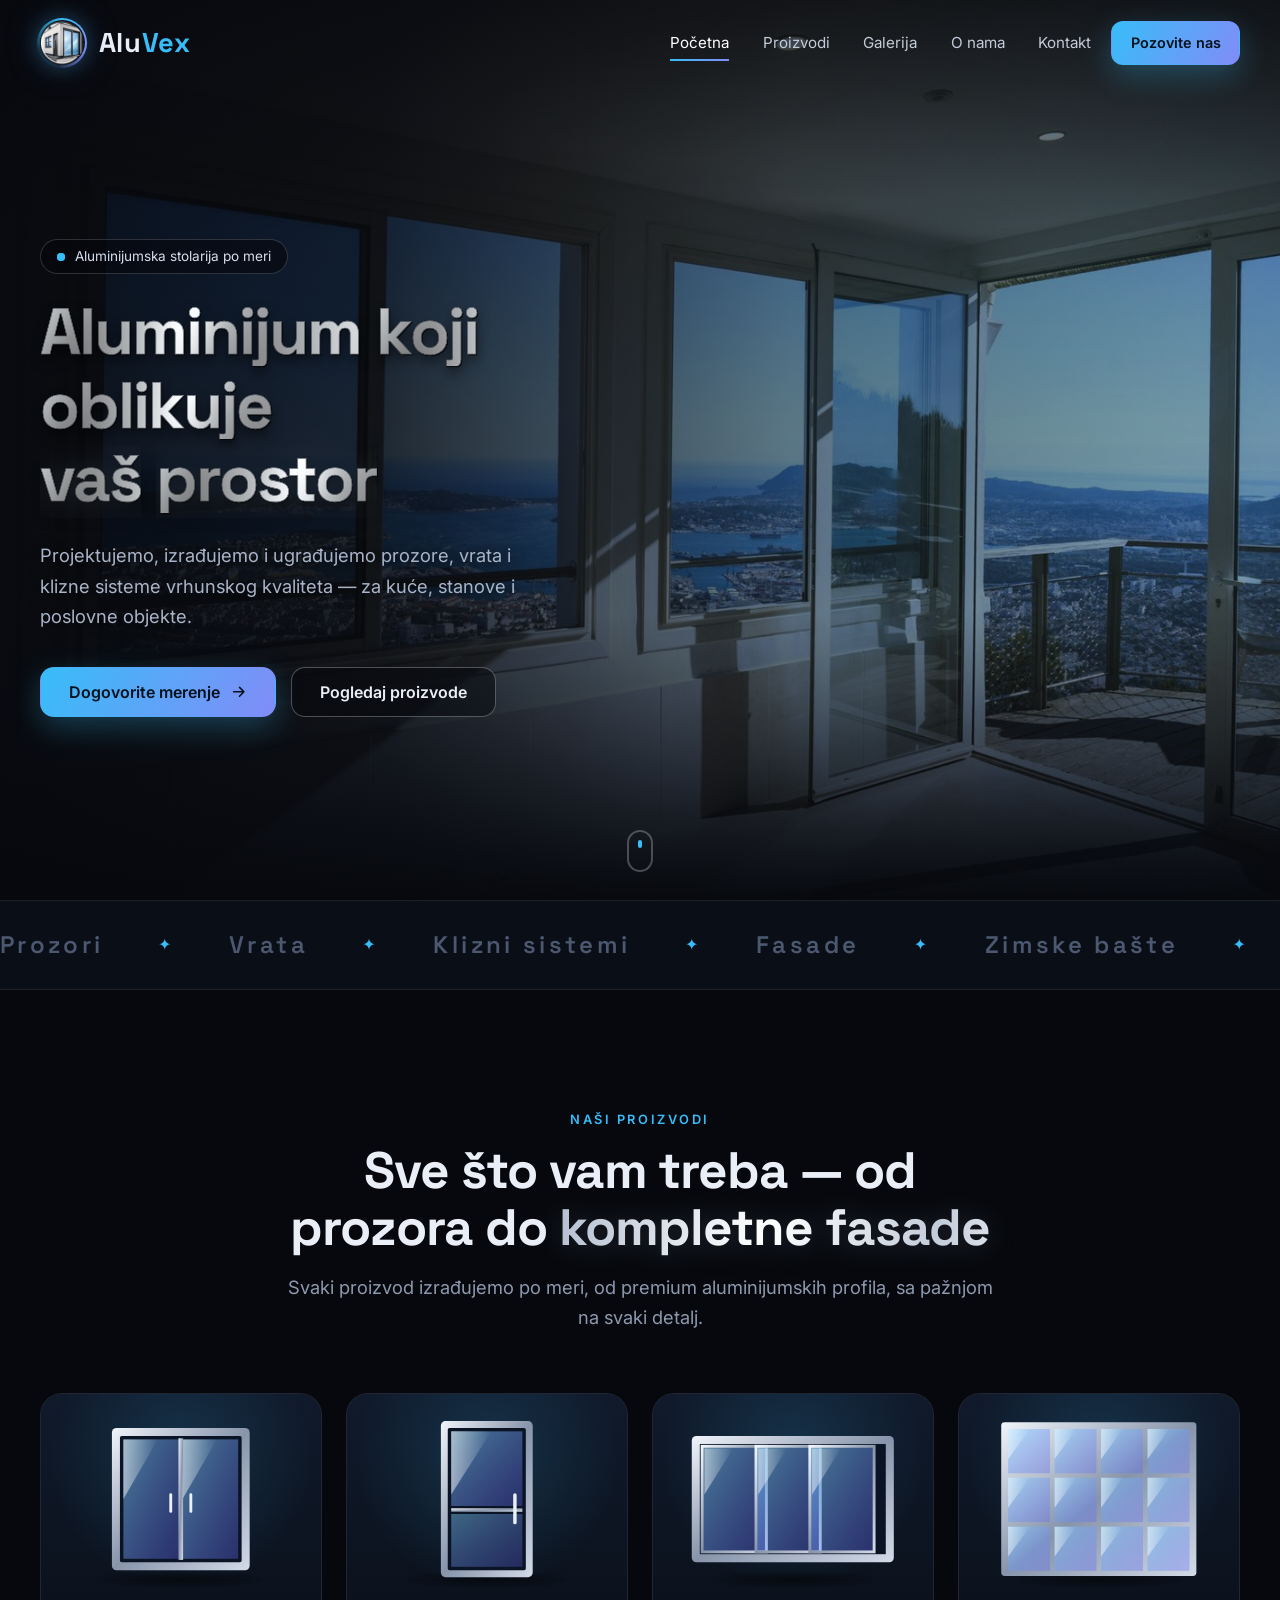
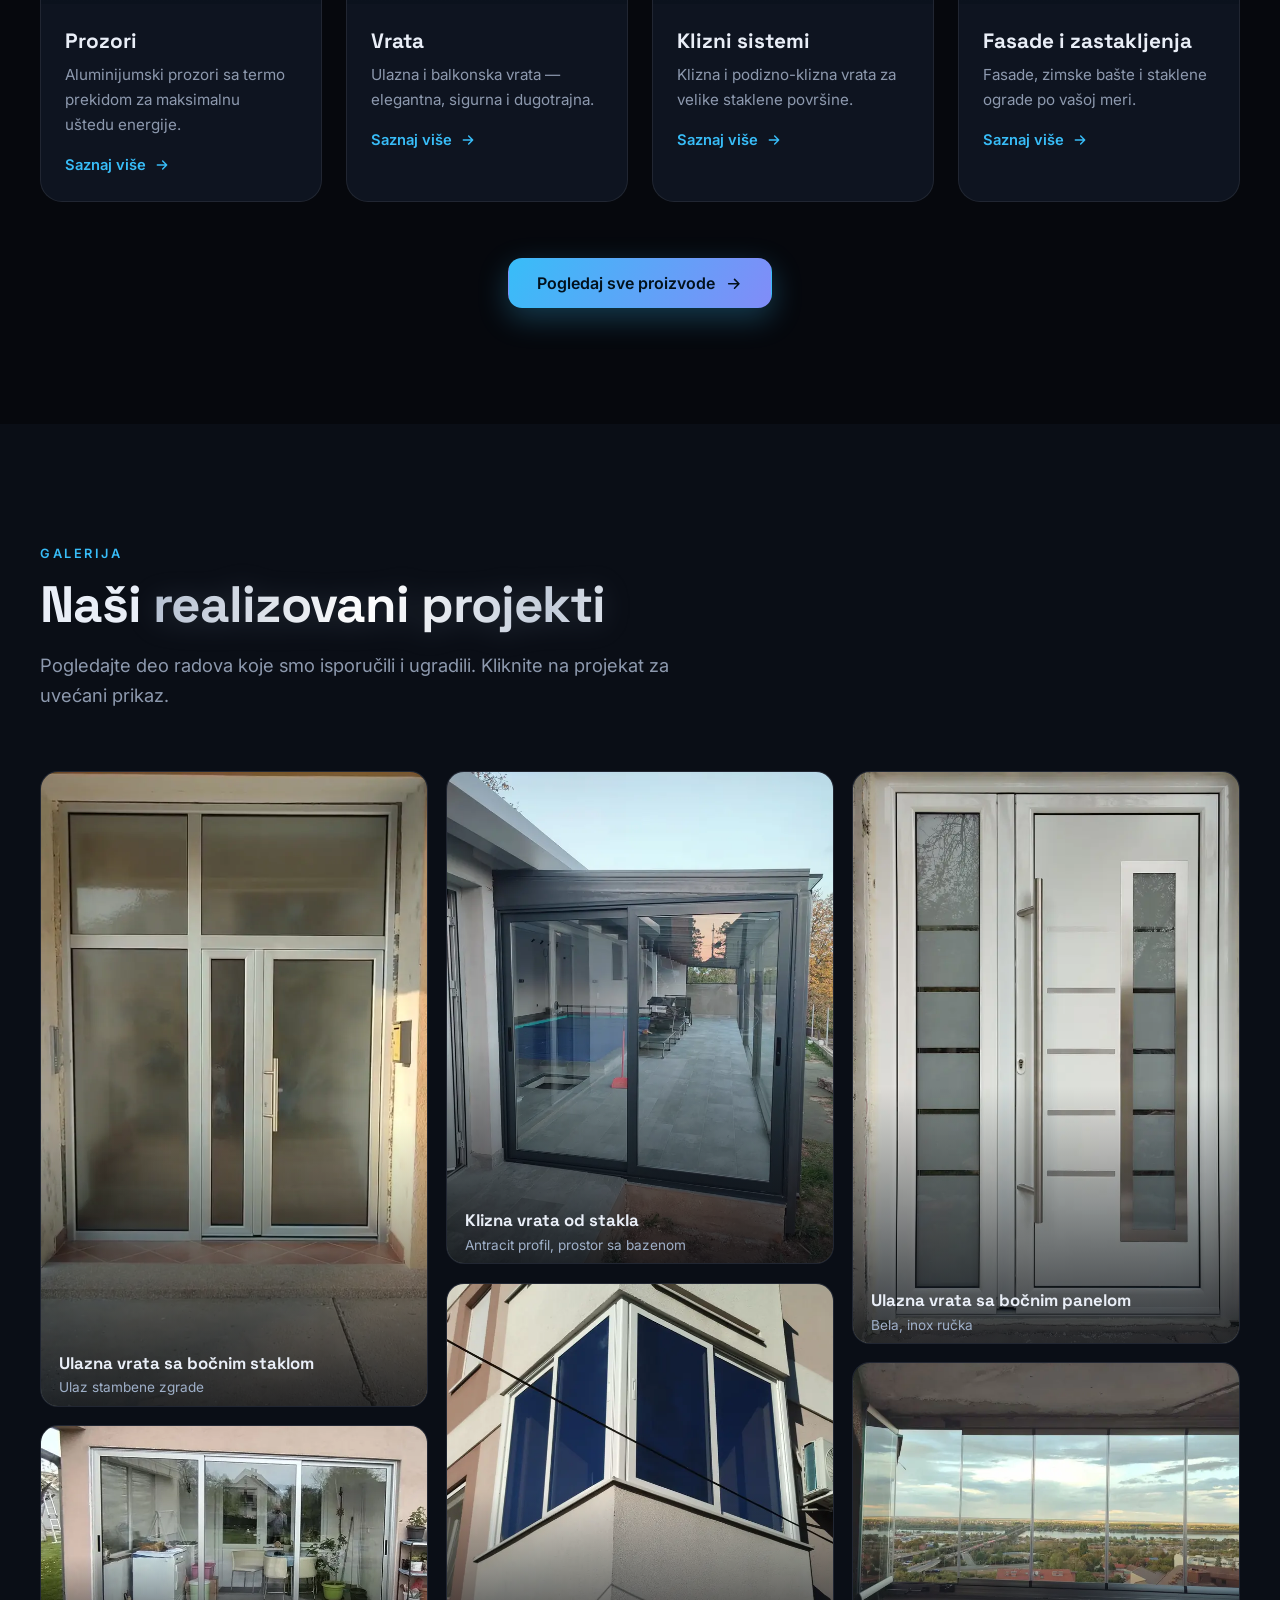
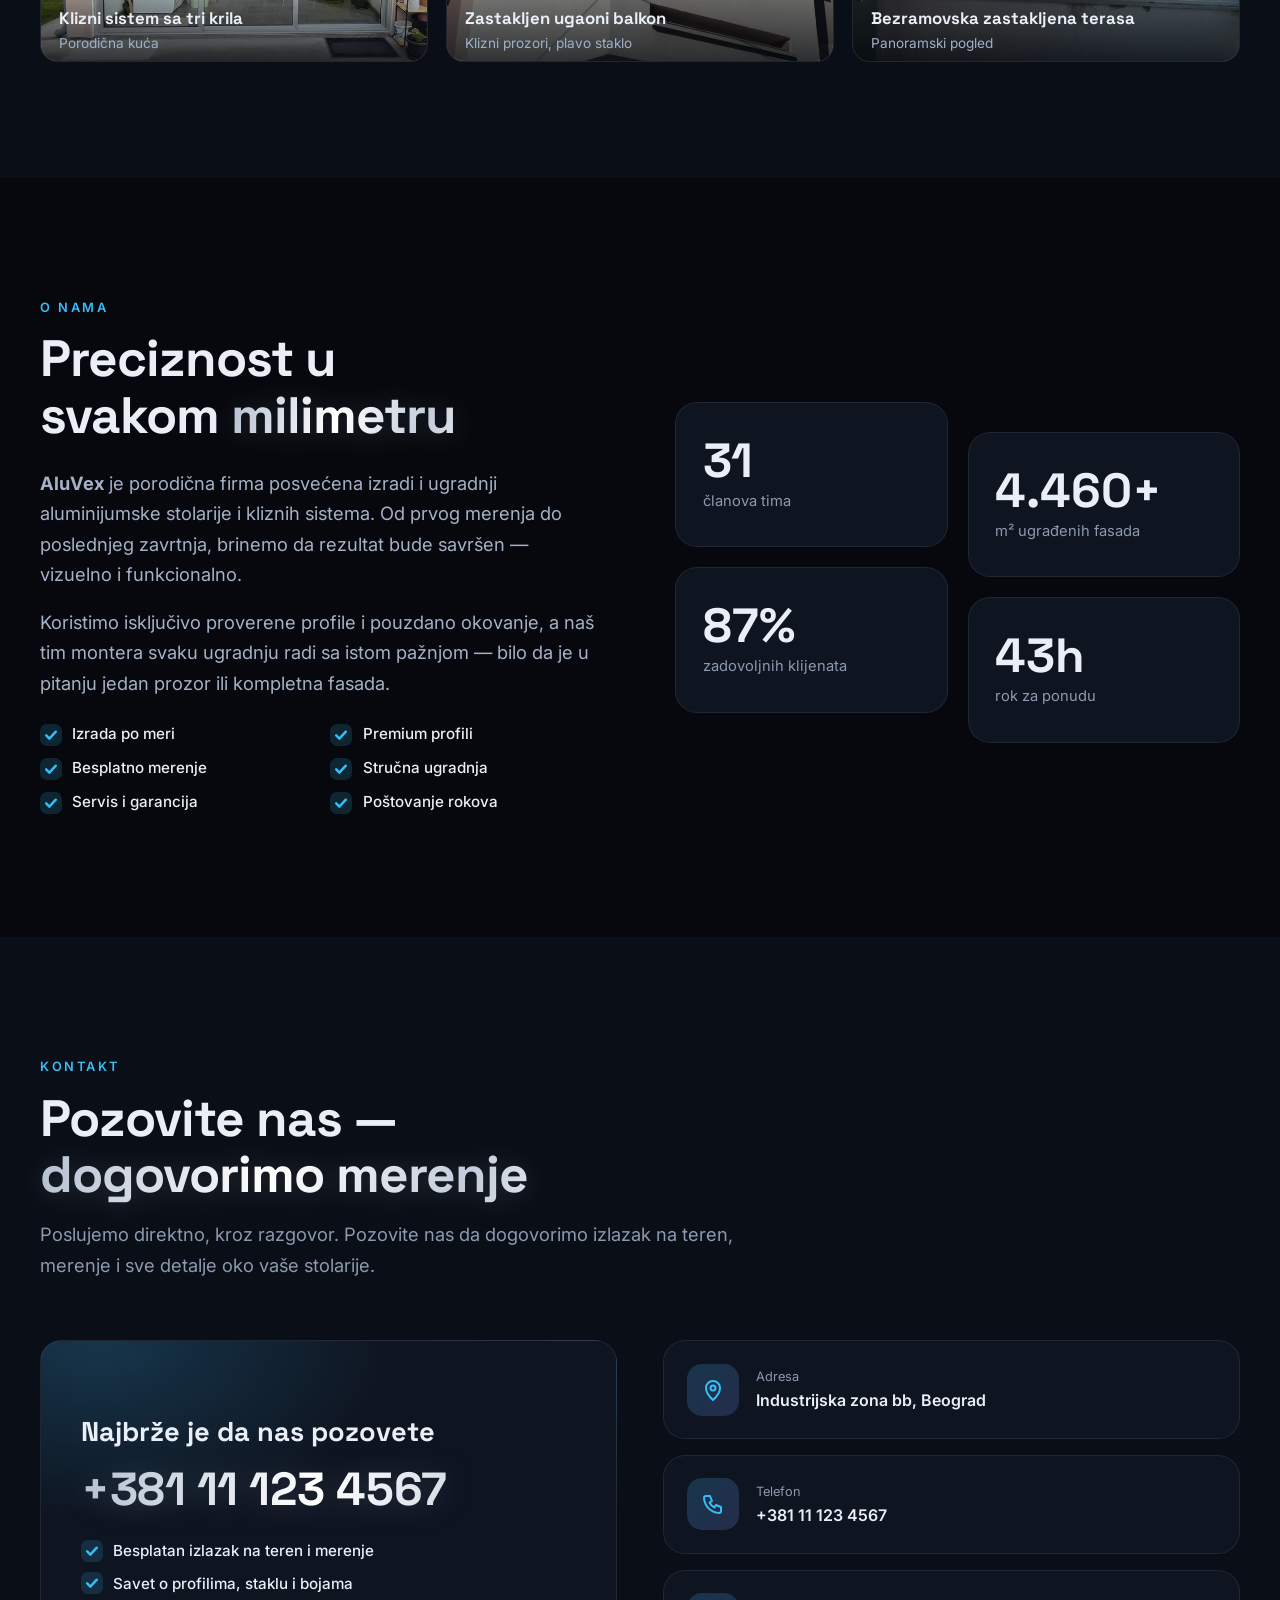
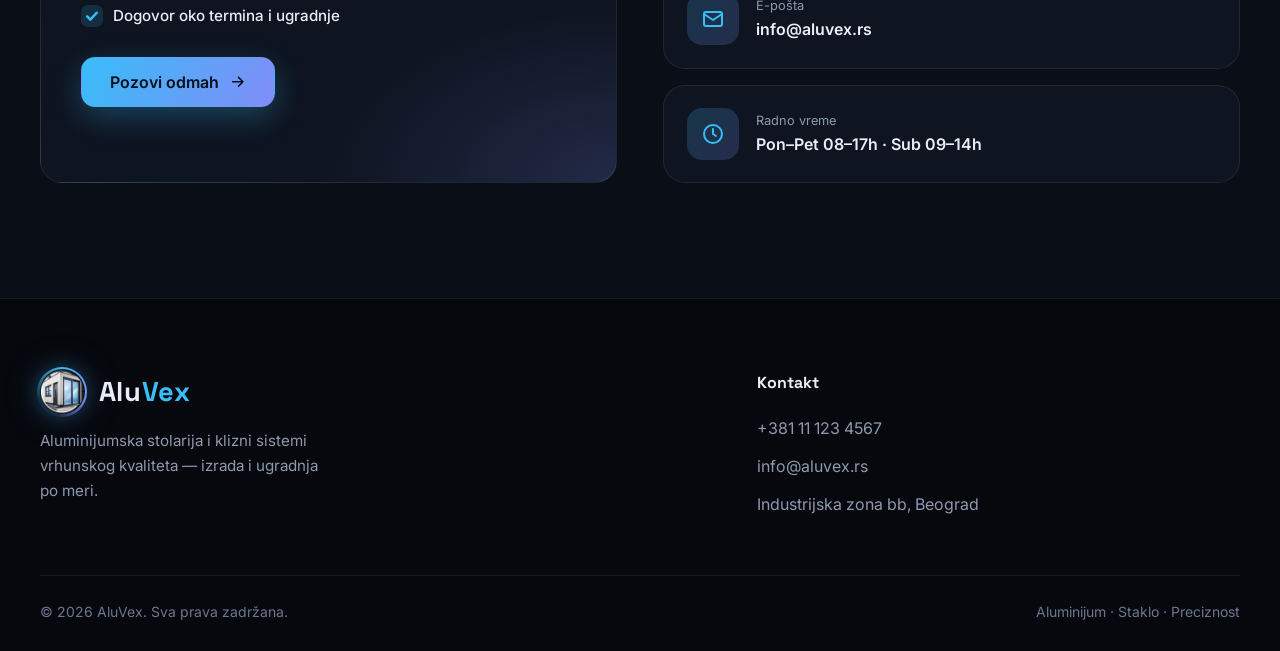
==== index.html @ fd9748dc "gakerija dodavanje 6 slika u galeriji" ====
<!DOCTYPE html>
<html lang="sr">
<head>
<meta charset="UTF-8">
<meta name="viewport" content="width=device-width, initial-scale=1">
<title>AluVex — Aluminijumska stolarija i klizni sistemi</title>
<meta name="description" content="AluVex — izrada i ugradnja aluminijumske stolarije, kliznih sistema, fasada i zimskih bašti po meri. Pozovite nas za besplatno merenje.">
<meta name="theme-color" content="#06080d">
<link rel="preconnect" href="https://fonts.googleapis.com">
<link rel="preconnect" href="https://fonts.gstatic.com" crossorigin>
<link href="https://fonts.googleapis.com/css2?family=Inter:wght@400;500;600&family=Space+Grotesk:wght@500;600;700&display=swap" rel="stylesheet">
<link rel="preload" as="image" href="hero-photo.jpg" media="(max-width:1440px)" fetchpriority="high">
<link rel="preload" as="image" href="hero-photo-xl.jpg" media="(min-width:1441px)" fetchpriority="high">
<link rel="stylesheet" href="style.css">
</head>
<body>

<div class="loader" aria-hidden="true">
  <div class="loader-inner">
    <div class="loader-logo">Alu<span class="grad">Vex</span></div>
    <div class="loader-bar"></div>
  </div>
</div>
<div class="progress" id="progress"></div>
<div class="cursor-glow" id="cursorGlow"></div>

<!-- ===== NAVBAR ===== -->
<header class="nav" id="nav">
  <div class="container nav-in">
    <a href="#home" class="logo" aria-label="AluVex početna">
      <span class="logo-badge"><img class="logo-img" src="aluvex-logo.png" alt="" width="192" height="192"></span>
      <span>Alu<b>Vex</b></span>
    </a>
    <nav class="menu" id="menu">
      <a class="lnk active" data-sec="home" href="#home">Početna</a>
      <a class="lnk" data-sec="proizvodi" href="proizvodi.html">Proizvodi</a>
      <a class="lnk" data-sec="galerija" href="#galerija">Galerija</a>
      <a class="lnk" data-sec="o-nama" href="#o-nama">O nama</a>
      <a class="lnk" data-sec="kontakt" href="#kontakt">Kontakt</a>
      <a class="btn primary sm" href="#kontakt">Pozovite nas</a>
    </nav>
    <button class="burger" id="burger" aria-label="Meni"><span></span><span></span><span></span></button>
  </div>
</header>

<main>
<!-- ===== HERO ===== -->
<section class="hero" id="home">
  <div class="hero-bg" id="heroBg"></div>
  <div class="hero-grid"></div>
  <div class="blob b1"></div><div class="blob b2"></div>

  <div class="container hero-wrap">
    <div class="hero-text">
      <span class="eyebrow fade-in" style="--d:-.4"><i></i> Aluminijumska stolarija po meri</span>
      <h1>
        <span class="w"><span style="--i:0">Aluminijum</span></span>
        <span class="w"><span style="--i:1">koji</span></span>
        <span class="w"><span style="--i:2">oblikuje</span></span><br>
        <span class="w"><span class="grad" style="--i:3">vaš</span></span>
        <span class="w"><span class="grad" style="--i:4">prostor</span></span>
      </h1>
      <p class="lead fade-in" style="--d:.1">Projektujemo, izrađujemo i ugrađujemo prozore, vrata i klizne sisteme vrhunskog kvaliteta — za kuće, stanove i poslovne objekte.</p>
      <div class="hero-cta fade-in" style="--d:.25">
        <a href="#kontakt" class="btn primary">Dogovorite merenje
          <svg viewBox="0 0 24 24" fill="none" stroke="currentColor" stroke-width="2.2" stroke-linecap="round" stroke-linejoin="round"><path d="M5 12h14M13 6l6 6-6 6"/></svg></a>
        <a href="proizvodi.html" class="btn ghost">Pogledaj proizvode</a>
      </div>
    </div>

  </div>
  <div class="scroll-ind"></div>
</section>

<!-- ===== MARQUEE ===== -->
<div class="marquee" aria-hidden="true">
  <div class="marquee-track"><span>Prozori</span><span>Vrata</span><span>Klizni sistemi</span><span>Fasade</span><span>Zimske bašte</span><span>Staklene ograde</span><span>Roletne</span><span>Prozori</span><span>Vrata</span><span>Klizni sistemi</span><span>Fasade</span><span>Zimske bašte</span><span>Staklene ograde</span><span>Roletne</span></div>
</div>

<!-- ===== PROIZVODI (vodi na drugu stranicu) ===== -->
<section id="proizvodi">
  <div class="container">
    <div class="sec-head center reveal">
      <span class="tag">Naši proizvodi</span>
      <h2>Sve što vam treba — od prozora do <span class="grad">kompletne fasade</span></h2>
      <p>Svaki proizvod izrađujemo po meri, od premium aluminijumskih profila, sa pažnjom na svaki detalj.</p>
    </div>
    <div class="grid-4">
      <a href="proizvodi.html#prozori" class="card tilt reveal" style="--d:0">
        <div class="art" data-art="window"></div>
        <div class="card-body"><h3>Prozori</h3><p>Aluminijumski prozori sa termo prekidom za maksimalnu uštedu energije.</p>
          <span class="more">Saznaj više <svg viewBox="0 0 24 24" fill="none" stroke="currentColor" stroke-width="2.2" stroke-linecap="round" stroke-linejoin="round"><path d="M5 12h14M13 6l6 6-6 6"/></svg></span></div>
      </a>
      <a href="proizvodi.html#vrata" class="card tilt reveal" style="--d:1">
        <div class="art" data-art="door"></div>
        <div class="card-body"><h3>Vrata</h3><p>Ulazna i balkonska vrata — elegantna, sigurna i dugotrajna.</p>
          <span class="more">Saznaj više <svg viewBox="0 0 24 24" fill="none" stroke="currentColor" stroke-width="2.2" stroke-linecap="round" stroke-linejoin="round"><path d="M5 12h14M13 6l6 6-6 6"/></svg></span></div>
      </a>
      <a href="proizvodi.html#klizni" class="card tilt reveal" style="--d:2">
        <div class="art" data-art="slide"></div>
        <div class="card-body"><h3>Klizni sistemi</h3><p>Klizna i podizno-klizna vrata za velike staklene površine.</p>
          <span class="more">Saznaj više <svg viewBox="0 0 24 24" fill="none" stroke="currentColor" stroke-width="2.2" stroke-linecap="round" stroke-linejoin="round"><path d="M5 12h14M13 6l6 6-6 6"/></svg></span></div>
      </a>
      <a href="proizvodi.html#fasade" class="card tilt reveal" style="--d:3">
        <div class="art" data-art="facade"></div>
        <div class="card-body"><h3>Fasade i zastakljenja</h3><p>Fasade, zimske bašte i staklene ograde po vašoj meri.</p>
          <span class="more">Saznaj više <svg viewBox="0 0 24 24" fill="none" stroke="currentColor" stroke-width="2.2" stroke-linecap="round" stroke-linejoin="round"><path d="M5 12h14M13 6l6 6-6 6"/></svg></span></div>
      </a>
    </div>
    <div class="center-cta reveal">
      <a href="proizvodi.html" class="btn primary">Pogledaj sve proizvode
        <svg viewBox="0 0 24 24" fill="none" stroke="currentColor" stroke-width="2.2" stroke-linecap="round" stroke-linejoin="round"><path d="M5 12h14M13 6l6 6-6 6"/></svg></a>
    </div>
  </div>
</section>

<!-- ===== GALERIJA ===== -->
<section class="gallery" id="galerija">
  <div class="container">
    <div class="sec-head reveal">
      <span class="tag">Galerija</span>
      <h2>Naši <span class="grad">realizovani projekti</span></h2>
      <p>Pogledajte deo radova koje smo isporučili i ugradili. Kliknite na projekat za uvećani prikaz.</p>
    </div>
    <div class="g-grid">
      <div class="g-col">
        <figure class="g-item reveal" style="--r:1.668;--d:0" data-full="img/g1-full.webp">
          <img src="img/g1.webp" width="760" height="1268" alt="Ulazna vrata sa bočnim staklom – Ulaz stambene zgrade" loading="lazy" decoding="async">
          <figcaption class="g-cap"><b>Ulazna vrata sa bočnim staklom</b><small>Ulaz stambene zgrade</small></figcaption>
          <span class="g-zoom"><svg viewBox="0 0 24 24" fill="none" stroke="currentColor" stroke-width="2" stroke-linecap="round"><circle cx="11" cy="11" r="7"/><path d="M21 21l-4.3-4.3M11 8v6M8 11h6"/></svg></span>
        </figure>
        <figure class="g-item reveal" style="--r:0.618;--d:1" data-full="img/g3-full.webp">
          <img src="img/g3.webp" width="760" height="470" alt="Klizni sistem sa tri krila – Porodična kuća" loading="lazy" decoding="async">
          <figcaption class="g-cap"><b>Klizni sistem sa tri krila</b><small>Porodična kuća</small></figcaption>
          <span class="g-zoom"><svg viewBox="0 0 24 24" fill="none" stroke="currentColor" stroke-width="2" stroke-linecap="round"><circle cx="11" cy="11" r="7"/><path d="M21 21l-4.3-4.3M11 8v6M8 11h6"/></svg></span>
        </figure>
      </div>
      <div class="g-col">
        <figure class="g-item reveal" style="--r:1.333;--d:0" data-full="img/g2-full.webp">
          <img src="img/g2.webp" width="760" height="1013" alt="Klizna vrata od stakla – Antracit profil, prostor sa bazenom" loading="lazy" decoding="async">
          <figcaption class="g-cap"><b>Klizna vrata od stakla</b><small>Antracit profil, prostor sa bazenom</small></figcaption>
          <span class="g-zoom"><svg viewBox="0 0 24 24" fill="none" stroke="currentColor" stroke-width="2" stroke-linecap="round"><circle cx="11" cy="11" r="7"/><path d="M21 21l-4.3-4.3M11 8v6M8 11h6"/></svg></span>
        </figure>
        <figure class="g-item reveal" style="--r:1.024;--d:1" data-full="img/g6-full.webp">
          <img src="img/g6.webp" width="760" height="778" alt="Zastakljen ugaoni balkon – Klizni prozori, plavo staklo" loading="lazy" decoding="async">
          <figcaption class="g-cap"><b>Zastakljen ugaoni balkon</b><small>Klizni prozori, plavo staklo</small></figcaption>
          <span class="g-zoom"><svg viewBox="0 0 24 24" fill="none" stroke="currentColor" stroke-width="2" stroke-linecap="round"><circle cx="11" cy="11" r="7"/><path d="M21 21l-4.3-4.3M11 8v6M8 11h6"/></svg></span>
        </figure>
      </div>
      <div class="g-col">
        <figure class="g-item reveal" style="--r:1.439;--d:0" data-full="img/g4-full.webp">
          <img src="img/g4.webp" width="760" height="1094" alt="Ulazna vrata sa bočnim panelom – Bela, inox ručka" loading="lazy" decoding="async">
          <figcaption class="g-cap"><b>Ulazna vrata sa bočnim panelom</b><small>Bela, inox ručka</small></figcaption>
          <span class="g-zoom"><svg viewBox="0 0 24 24" fill="none" stroke="currentColor" stroke-width="2" stroke-linecap="round"><circle cx="11" cy="11" r="7"/><path d="M21 21l-4.3-4.3M11 8v6M8 11h6"/></svg></span>
        </figure>
        <figure class="g-item reveal" style="--r:0.75;--d:1" data-full="img/g5-full.webp">
          <img src="img/g5.webp" width="760" height="570" alt="Bezramovska zastakljena terasa – Panoramski pogled" loading="lazy" decoding="async">
          <figcaption class="g-cap"><b>Bezramovska zastakljena terasa</b><small>Panoramski pogled</small></figcaption>
          <span class="g-zoom"><svg viewBox="0 0 24 24" fill="none" stroke="currentColor" stroke-width="2" stroke-linecap="round"><circle cx="11" cy="11" r="7"/><path d="M21 21l-4.3-4.3M11 8v6M8 11h6"/></svg></span>
        </figure>
      </div>
    </div>
  </div>
</section>

<!-- ===== O NAMA ===== -->
<section id="o-nama">
  <div class="container about-wrap">
    <div class="about-text reveal left">
      <span class="tag">O nama</span>
      <div class="sec-head" style="margin-bottom:24px"><h2>Preciznost u svakom <span class="grad">milimetru</span></h2></div>
      <p><b>AluVex</b> je porodična firma posvećena izradi i ugradnji aluminijumske stolarije i kliznih sistema. Od prvog merenja do poslednjeg zavrtnja, brinemo da rezultat bude savršen — vizuelno i funkcionalno.</p>
      <p>Koristimo isključivo proverene profile i pouzdano okovanje, a naš tim montera svaku ugradnju radi sa istom pažnjom — bilo da je u pitanju jedan prozor ili kompletna fasada.</p>
      <ul class="checks">
        <li>Izrada po meri</li><li>Premium profili</li><li>Besplatno merenje</li>
        <li>Stručna ugradnja</li><li>Servis i garancija</li><li>Poštovanje rokova</li>
      </ul>
    </div>
    <div class="counters">
      <div class="counter card reveal" style="--d:0"><b data-count="35">0</b><span>članova tima</span></div>
      <div class="counter card reveal" style="--d:1"><b data-count="5000" data-suffix="+">0</b><span>m² ugrađenih fasada</span></div>
      <div class="counter card reveal" style="--d:2"><b data-count="98" data-suffix="%">0</b><span>zadovoljnih klijenata</span></div>
      <div class="counter card reveal" style="--d:3"><b data-count="48" data-suffix="h">0</b><span>rok za ponudu</span></div>
    </div>
  </div>
</section>

<!-- ===== KONTAKT ===== -->
<section class="contact" id="kontakt">
  <div class="container">
    <div class="sec-head reveal">
      <span class="tag">Kontakt</span>
      <h2>Pozovite nas — <span class="grad">dogovorimo merenje</span></h2>
      <p>Poslujemo direktno, kroz razgovor. Pozovite nas da dogovorimo izlazak na teren, merenje i sve detalje oko vaše stolarije.</p>
    </div>
    <div class="contact-wrap simple">
      <div class="call-card card reveal left">
        <h3>Najbrže je da nas pozovete</h3>
        <a class="big-phone grad" href="tel:+381111234567">+381 11 123 4567</a>
        <ul class="call-list">
          <li>Besplatan izlazak na teren i merenje</li>
          <li>Savet o profilima, staklu i bojama</li>
          <li>Dogovor oko termina i ugradnje</li>
        </ul>
        <div><a href="tel:+381111234567" class="btn primary">Pozovi odmah
          <svg viewBox="0 0 24 24" fill="none" stroke="currentColor" stroke-width="2.2" stroke-linecap="round" stroke-linejoin="round"><path d="M5 12h14M13 6l6 6-6 6"/></svg></a></div>
      </div>
      <div class="info-list">
        <div class="info card reveal right" style="--d:0"><span class="ic"><svg viewBox="0 0 24 24" fill="none" stroke="currentColor" stroke-width="2" stroke-linecap="round" stroke-linejoin="round"><path d="M12 22s7-6.2 7-12a7 7 0 1 0-14 0c0 5.8 7 12 7 12z"/><circle cx="12" cy="10" r="2.5"/></svg></span><div><small>Adresa</small><b>Industrijska zona bb, Beograd</b></div></div>
        <div class="info card reveal right" style="--d:1"><span class="ic"><svg viewBox="0 0 24 24" fill="none" stroke="currentColor" stroke-width="2" stroke-linecap="round" stroke-linejoin="round"><path d="M5 4h4l2 5-2.5 1.5a11 11 0 0 0 5 5L15 13l5 2v4a2 2 0 0 1-2 2A16 16 0 0 1 3 6a2 2 0 0 1 2-2z"/></svg></span><div><small>Telefon</small><b><a href="tel:+381111234567">+381 11 123 4567</a></b></div></div>
        <div class="info card reveal right" style="--d:2"><span class="ic"><svg viewBox="0 0 24 24" fill="none" stroke="currentColor" stroke-width="2" stroke-linecap="round" stroke-linejoin="round"><rect x="3" y="5" width="18" height="14" rx="2"/><path d="M3 7l9 6 9-6"/></svg></span><div><small>E-pošta</small><b><a href="mailto:info@aluvex.rs">info@aluvex.rs</a></b></div></div>
        <div class="info card reveal right" style="--d:3"><span class="ic"><svg viewBox="0 0 24 24" fill="none" stroke="currentColor" stroke-width="2" stroke-linecap="round" stroke-linejoin="round"><circle cx="12" cy="12" r="9"/><path d="M12 7v5l3 2"/></svg></span><div><small>Radno vreme</small><b>Pon–Pet 08–17h · Sub 09–14h</b></div></div>
      </div>
    </div>
  </div>
</section>
</main>

<!-- ===== FOOTER ===== -->
<footer>
  <div class="container">
    <div class="foot">
      <div>
        <a href="#home" class="logo"><span class="logo-badge"><img class="logo-img" src="aluvex-logo.png" alt="" width="192" height="192"></span><span>Alu<b>Vex</b></span></a>
        <p>Aluminijumska stolarija i klizni sistemi vrhunskog kvaliteta — izrada i ugradnja po meri.</p>
      </div>
      <div>
        <h4>Kontakt</h4>
        <ul>
          <li><a href="tel:+381111234567">+381 11 123 4567</a></li>
          <li><a href="mailto:info@aluvex.rs">info@aluvex.rs</a></li>
          <li><a href="#kontakt">Industrijska zona bb, Beograd</a></li>
        </ul>
      </div>
    </div>
    <div class="copy"><span>© <span id="year">2026</span> AluVex. Sva prava zadržana.</span><span>Aluminijum · Staklo · Preciznost</span></div>
  </div>
</footer>

<!-- Lightbox -->
<div class="lightbox" id="lightbox" aria-hidden="true">
  <button class="lb-btn lb-close" id="lbClose" aria-label="Zatvori"><svg viewBox="0 0 24 24" fill="none" stroke="currentColor" stroke-width="2.2" stroke-linecap="round"><path d="M6 6l12 12M18 6L6 18"/></svg></button>
  <button class="lb-btn lb-prev" id="lbPrev" aria-label="Prethodna"><svg viewBox="0 0 24 24" fill="none" stroke="currentColor" stroke-width="2.2" stroke-linecap="round" stroke-linejoin="round"><path d="M15 6l-6 6 6 6"/></svg></button>
  <button class="lb-btn lb-next" id="lbNext" aria-label="Sledeća"><svg viewBox="0 0 24 24" fill="none" stroke="currentColor" stroke-width="2.2" stroke-linecap="round" stroke-linejoin="round"><path d="M9 6l6 6-6 6"/></svg></button>
  <div class="lb-box">
    <div class="lb-art" id="lbArt"></div>
    <div class="lb-cap"><b id="lbTitle"></b><small id="lbSub"></small></div>
  </div>
</div>

<script src="script.js"></script>
</body>
</html>
---- style.css ----
/* ==========================================================
   AluVex — style.css
   Responsive sistem:
   - fluidna tipografija i razmaci preko clamp() tokena
   - sadržaj centriran u .container (max-width), sajt max 1920px, centriran
   - breakpointi: 1040px (slaganje u jednu kolonu), 900px (burger meni), 600px (telefoni)
   ========================================================== */
:root{
  --bg:#06080d; --bg2:#0a0e16; --card:#0e1420; --line:rgba(255,255,255,.08);
  --text:#e9eef7; --muted:#8d99ae;
  --accent:#38bdf8; --accent2:#818cf8;
  --ease:cubic-bezier(.2,.8,.2,1);
  --font:'Inter',system-ui,-apple-system,Segoe UI,Roboto,sans-serif;
  --display:'Space Grotesk','Inter',system-ui,sans-serif;

  /* raspored */
  --container:75rem;                              /* 1200px pri 16px */
  --page-max:120rem;                              /* 1920px: sajt se centrira na većim ekranima */
  --gutter:clamp(1rem,.5rem + 2.6vw,2.5rem);      /* bočna margina */
  --section-y:clamp(4rem,2.4rem + 6vw,7.5rem);    /* vertikalni razmak sekcija */
  --gap:clamp(1rem,.7rem + 1.2vw,1.5rem);         /* razmak u gridovima */
  --radius:clamp(16px,1rem + .5vw,22px);

  /* tipografija (fluidna) */
  --fs-sm:.875rem;
  --fs-lead:clamp(1rem,.93rem + .35vw,1.15rem);
  --fs-h1:clamp(2.25rem,1.2rem + 3.6vw,4.4rem);
  --fs-h2:clamp(1.75rem,1.2rem + 2.5vw,3.2rem);
  --fs-h3:clamp(1.125rem,1.05rem + .4vw,1.3rem);

  --logo-size:2.75rem;
}

/* ---------- osnova ---------- */
*,*::before,*::after{margin:0;padding:0;box-sizing:border-box}
html{font-size:100%;-webkit-text-size-adjust:100%;text-size-adjust:100%;scroll-padding-top:5.5rem;background:var(--bg)}
@media(prefers-reduced-motion:no-preference){html{scroll-behavior:smooth}}
@media(min-width:1600px){html{font-size:112.5%}}
@media(min-width:2200px){html{font-size:125%}}
body{font-family:var(--font);font-size:1rem;background:var(--bg);color:var(--text);line-height:1.65;overflow-x:hidden;-webkit-font-smoothing:antialiased;
  max-width:var(--page-max);margin-inline:auto;overflow-wrap:break-word}
img,svg{display:block;max-width:100%}
a{color:inherit;text-decoration:none;-webkit-tap-highlight-color:transparent}
ul{list-style:none}
button{font:inherit;color:inherit;-webkit-tap-highlight-color:transparent}
h1,h2,h3{text-wrap:balance}
p{text-wrap:pretty}
::selection{background:var(--accent);color:#001018}
:focus-visible{outline:2px solid var(--accent);outline-offset:3px;border-radius:6px}
.container{width:min(100% - 2 * var(--gutter),var(--container));margin-inline:auto}
section{position:relative;padding-block:var(--section-y)}
a.card{display:block}

.grad{background:linear-gradient(100deg,#b4bfd0 0%,#ffffff 22%,#c3ccda 40%,#ffffff 55%,#aab6c8 72%,#f2f5fa 88%,#b4bfd0 100%);background-size:220% 100%;-webkit-background-clip:text;background-clip:text;color:transparent;-webkit-text-fill-color:transparent;animation:silver 6s linear infinite;filter:drop-shadow(0 2px 14px rgba(180,200,230,.18))}
@keyframes silver{from{background-position:0% 0}to{background-position:-220% 0}}

::-webkit-scrollbar{width:10px}
::-webkit-scrollbar-track{background:var(--bg)}
::-webkit-scrollbar-thumb{background:#1c2535;border-radius:10px}

/* ---------- loader / progress / cursor ---------- */
.loader{position:fixed;inset:0;z-index:999;background:var(--bg);display:grid;place-items:center;transition:opacity .7s var(--ease),visibility .7s}
.loader.done{opacity:0;visibility:hidden}
.loader-inner{text-align:center}
.loader-logo{font-family:var(--display);font-size:clamp(1.9rem,1.5rem + 1.5vw,2.4rem);font-weight:700;letter-spacing:.04em}
.loader-bar{width:min(180px,50vw);height:2px;background:var(--line);margin:18px auto 0;overflow:hidden;border-radius:2px}
.loader-bar::after{content:"";display:block;height:100%;width:40%;background:linear-gradient(90deg,var(--accent),var(--accent2));animation:load 1s infinite var(--ease)}
@keyframes load{from{transform:translateX(-100%)}to{transform:translateX(350%)}}
body.leaving{opacity:0;transition:opacity .35s ease}
.cursor-glow{position:fixed;left:0;top:0;width:520px;height:520px;border-radius:50%;pointer-events:none;z-index:0;will-change:transform;
  background:radial-gradient(circle,rgba(56,189,248,.10),transparent 65%);transform:translate3d(460px,40px,0)}
.progress{position:fixed;top:0;left:0;height:3px;width:100%;transform:scaleX(0);transform-origin:left;will-change:transform;z-index:200;background:linear-gradient(90deg,var(--accent),var(--accent2))}

/* ---------- nav ---------- */
.nav{position:fixed;top:0;left:0;right:0;max-width:var(--page-max);margin-inline:auto;z-index:100;padding-block:clamp(.75rem,.5rem + 1vw,1.4rem);transition:padding .4s var(--ease),background .4s var(--ease)}
.nav.scrolled{padding-block:.75rem;background:rgba(6,8,13,.92);border-bottom:1px solid var(--line)}
.nav-in{display:flex;align-items:center;justify-content:space-between;gap:1.25rem}
.logo{display:flex;align-items:center;gap:.55em;line-height:1;font-family:var(--display);font-size:clamp(1.35rem,1.15rem + .8vw,1.7rem);font-weight:700;letter-spacing:.02em;white-space:nowrap}
.logo b{color:var(--accent)}
.menu{display:flex;align-items:center;gap:.4rem}
.menu a.lnk{position:relative;padding:.5rem .85rem;font-size:.95rem;color:#c3cbda;border-radius:10px;transition:color .3s}
.menu a.lnk::after{content:"";position:absolute;left:.85rem;right:.85rem;bottom:2px;height:2px;background:linear-gradient(90deg,var(--accent),var(--accent2));transform:scaleX(0);transform-origin:left;transition:transform .4s var(--ease)}
.menu a.lnk:hover,.menu a.lnk.active{color:#fff}
.menu a.lnk:hover::after,.menu a.lnk.active::after{transform:scaleX(1)}
.burger{display:none;flex:none;width:2.75rem;height:2.75rem;border-radius:12px;border:1px solid var(--line);background:rgba(255,255,255,.04);cursor:pointer;position:relative}
.burger span{position:absolute;left:12px;right:12px;height:2px;background:#fff;border-radius:2px;transition:.35s var(--ease)}
.burger span:nth-child(1){top:15px}.burger span:nth-child(2){top:21px}.burger span:nth-child(3){top:27px}
.burger.open span:nth-child(1){top:21px;transform:rotate(45deg)}
.burger.open span:nth-child(2){opacity:0}
.burger.open span:nth-child(3){top:21px;transform:rotate(-45deg)}

/* logo: krug veličine dugmeta, sa rotirajućim svetlosnim prstenom */
.logo-badge{position:relative;flex:none;display:block;width:var(--logo-size);height:var(--logo-size);border-radius:50%;
  box-shadow:0 0 22px rgba(56,189,248,.38),0 0 44px rgba(129,140,248,.20);transition:transform .5s var(--ease),box-shadow .5s var(--ease)}
.logo-badge::before{content:"";position:absolute;inset:-3px;border-radius:50%;z-index:0;will-change:transform;
  background:conic-gradient(from 0deg,var(--accent) 0%,var(--accent2) 28%,rgba(129,140,248,.08) 52%,rgba(56,189,248,.08) 70%,var(--accent) 100%);
  animation:logoSpin 7s linear infinite}
.logo-badge::after{content:"";position:absolute;inset:-.5px;border-radius:50%;z-index:1;background:#06080d;box-shadow:inset 0 0 0 1px rgba(255,255,255,.06)}
.logo-img{position:relative;z-index:2;display:block;width:100%;height:100%;border-radius:50%;object-fit:contain}
@media(hover:hover){.logo:hover .logo-badge{transform:scale(1.07) rotate(-4deg);box-shadow:0 0 30px rgba(56,189,248,.6),0 0 60px rgba(129,140,248,.32)}}
@keyframes logoSpin{to{transform:rotate(360deg)}}

/* ---------- buttons ---------- */
.btn{position:relative;display:inline-flex;align-items:center;justify-content:center;gap:.6rem;min-height:3rem;padding:.9rem 1.75rem;border-radius:14px;font-weight:600;font-size:1rem;line-height:1.2;border:1px solid transparent;cursor:pointer;overflow:hidden;transition:transform .35s var(--ease),box-shadow .35s var(--ease),background .3s}
.btn.primary{background:linear-gradient(120deg,var(--accent),var(--accent2));color:#02111c;box-shadow:0 10px 30px rgba(56,189,248,.28)}
.btn.primary::before{content:"";position:absolute;top:0;left:-120%;width:70%;height:100%;background:linear-gradient(100deg,transparent,rgba(255,255,255,.55),transparent);transform:skewX(-20deg);transition:left .7s var(--ease)}
.btn.ghost{border-color:rgba(255,255,255,.18);background:rgba(255,255,255,.04)}
.btn.sm{min-height:2.75rem;padding:.6rem 1.15rem;font-size:.9rem;border-radius:12px}
.btn svg{width:1.1rem;height:1.1rem;transition:transform .35s var(--ease)}
@media(hover:hover){
  .btn.primary:hover::before{left:140%}
  .btn.primary:hover{transform:translateY(-3px);box-shadow:0 16px 40px rgba(56,189,248,.4)}
  .btn.ghost:hover{background:rgba(255,255,255,.1);transform:translateY(-3px)}
  .btn:hover svg{transform:translateX(4px)}
}

/* ---------- hero ---------- */
.hero{min-height:100vh;min-height:100svh;display:flex;align-items:center;padding-block:clamp(7rem,5.5rem + 6vw,9.5rem) clamp(4rem,3rem + 4vw,6rem);overflow:hidden;isolation:isolate}
.hero-bg{position:absolute;inset:0;z-index:-3;
  background:
    radial-gradient(1200px 700px at 78% 30%,rgba(56,189,248,.20),transparent 60%),
    radial-gradient(900px 700px at 10% 90%,rgba(129,140,248,.18),transparent 60%),
    linear-gradient(180deg,#070a12,#06080d)}
/* hero pozadina: fotografija + overlay u bojama sajta (tamnije levo gde je tekst, svetlije desno gde se slika vidi) */
.hero .hero-bg{background:url('hero-photo.jpg') 62% center/cover no-repeat,var(--bg)}
@media(min-width:1441px){.hero .hero-bg{background-image:url('hero-photo-xl.jpg')}}
.hero .hero-bg::after{content:"";position:absolute;inset:0;background:
  linear-gradient(90deg,rgba(6,8,13,.94) 0%,rgba(6,8,13,.84) 30%,rgba(6,8,13,.50) 62%,rgba(6,8,13,.34) 100%),
  linear-gradient(180deg,rgba(6,8,13,.58) 0%,rgba(6,8,13,0) 22%,rgba(6,8,13,0) 68%,rgba(6,8,13,.97) 100%),
  radial-gradient(900px 640px at 82% 40%,rgba(56,189,248,.16),transparent 65%),
  radial-gradient(760px 520px at 8% 100%,rgba(129,140,248,.20),transparent 65%)}
/* tekst preko slike: svetliji i jači kontrast */
.hero p.lead{color:#dbe3ef;text-shadow:0 1px 14px rgba(3,5,10,.9)}
.hero .eyebrow{background:rgba(6,8,13,.62);border-color:rgba(255,255,255,.16);color:#d6deec}
.hero .btn.ghost{background:rgba(6,8,13,.55);border-color:rgba(255,255,255,.28)}
.hero-grid{position:absolute;inset:0;z-index:-2;opacity:.25;
  background-image:linear-gradient(var(--line) 1px,transparent 1px),linear-gradient(90deg,var(--line) 1px,transparent 1px);
  background-size:70px 70px;mask-image:radial-gradient(ellipse at 60% 40%,#000 10%,transparent 70%);-webkit-mask-image:radial-gradient(ellipse at 60% 40%,#000 10%,transparent 70%)}
.blob{position:absolute;border-radius:50%;z-index:-2;opacity:.6;will-change:transform;animation:drift 14s ease-in-out infinite alternate}
.blob.b1{width:560px;height:560px;background:radial-gradient(circle,rgba(14,165,233,.55),transparent 68%);top:-2%;right:0}
.blob.b2{width:480px;height:480px;background:radial-gradient(circle,rgba(99,102,241,.55),transparent 68%);bottom:-4%;left:-8%;animation-delay:-5s}
@keyframes drift{from{transform:translate(0,0) scale(1)}to{transform:translate(-40px,50px) scale(1.15)}}
.hero .hero-grid,.hero .blob{display:none}
.hero-wrap{display:grid;grid-template-columns:1fr;gap:clamp(2rem,1rem + 4vw,3.5rem);align-items:center}
.hero-text{max-width:40rem}
.eyebrow{display:inline-flex;align-items:center;gap:.65rem;padding:.5rem 1rem;border-radius:99px;border:1px solid var(--line);background:rgba(255,255,255,.04);font-size:.85rem;line-height:1.3;color:#b9c4d8}
.eyebrow i{position:relative;flex:none;width:8px;height:8px;border-radius:50%;background:var(--accent)}
.eyebrow i::after{content:"";position:absolute;inset:0;border-radius:50%;background:var(--accent);animation:ping 2s ease-out infinite}
@keyframes ping{from{transform:scale(1);opacity:.7}to{transform:scale(3.2);opacity:0}}
.hero h1{font-family:var(--display);font-size:var(--fs-h1);line-height:1.04;letter-spacing:-.03em;margin:clamp(1.1rem,.8rem + 1vw,1.5rem) 0 clamp(1rem,.8rem + .8vw,1.4rem);font-weight:700}
.hero h1 .w{display:inline-block;overflow:hidden;vertical-align:top;padding-bottom:.08em}
.hero h1 .w>span{display:inline-block;transform:translateY(110%)}
@keyframes wordUp{to{transform:translateY(0)}}
.hero p.lead{font-size:var(--fs-lead);color:#a9b4c8;max-width:34rem}
.hero-cta{display:flex;flex-wrap:wrap;gap:.9rem;margin-top:clamp(1.75rem,1.3rem + 1.6vw,2.25rem)}
.fade-in{opacity:0;transform:translateY(24px);animation:fadeUp .9s var(--ease) forwards;animation-delay:calc(var(--d,0)*1s + 1.2s)}
@keyframes fadeUp{to{opacity:1;transform:none}}
.scroll-ind{position:absolute;left:50%;bottom:1.75rem;transform:translateX(-50%);width:26px;height:42px;border:2px solid rgba(255,255,255,.25);border-radius:20px}
.scroll-ind::after{content:"";position:absolute;left:50%;top:8px;width:4px;height:8px;margin-left:-2px;border-radius:3px;background:var(--accent);animation:wheel 1.8s infinite}
@keyframes wheel{0%{opacity:1;transform:translateY(0)}100%{opacity:0;transform:translateY(16px)}}

/* H1: brušeni aluminijum (slova isečena iz ploče) */
@keyframes alusheen{0%{background-position:160% 0,0 0}42%,100%{background-position:-60% 0,0 0}}
.hero h1,.page-hero h1{filter:drop-shadow(1px 1px 0 rgba(0,0,0,.7)) drop-shadow(0 6px 6px rgba(0,0,0,.5))}
.hero h1 .w>span,.hero h1 .w>span.grad,.page-hero h1{
  background-image:linear-gradient(108deg,transparent 38%,rgba(255,255,255,.75) 50%,transparent 62%),url('aluminum.jpg');
  background-size:260% 100%,760px 285px;background-repeat:no-repeat,repeat;background-position:160% 0,0 0;
  -webkit-background-clip:text;background-clip:text;color:transparent;-webkit-text-fill-color:transparent;
  -webkit-text-stroke:.6px rgba(18,24,34,.6)}
.hero h1 .w>span,.hero h1 .w>span.grad{animation:wordUp 1s var(--ease) forwards,alusheen 2.6s ease-in-out 2;animation-delay:calc(var(--i)*.09s + .9s),2.4s}
.page-hero h1 .grad{background:none;-webkit-text-fill-color:transparent;animation:none;filter:none}


/* klizna vrata (demo na stranici Proizvodi) */
.sdoor{position:absolute;inset:0}
.sdoor .rail{position:absolute;left:0;right:0;height:8px;background:linear-gradient(#e7edf6,#8895ab);z-index:5}
.sdoor .rail.t{top:0}.sdoor .rail.b{bottom:0}
.sdoor .pn{position:absolute;top:0;bottom:0;width:34%;border:7px solid transparent;border-image:linear-gradient(145deg,#eef2f8,#7b889e 50%,#d4dce9) 1;
  background:linear-gradient(115deg,rgba(255,255,255,.22) 0,rgba(255,255,255,.04) 35%,rgba(255,255,255,.15) 36%,rgba(255,255,255,.02) 60%,rgba(255,255,255,.2) 100%),rgba(130,190,255,.10);
  box-shadow:0 0 30px rgba(0,0,0,.25)}
.sdoor .pn::after{content:"";position:absolute;top:46%;width:5px;height:56px;border-radius:4px;background:linear-gradient(#fff,#98a5ba)}
.sdoor .p1{left:0;z-index:2}.sdoor .p1::after{right:6px}
.sdoor .p2{left:33%;z-index:3;transform:translateX(calc(var(--o,0)*-90%))}.sdoor .p2::after{left:6px}
.sdoor .p3{left:66%;z-index:4;transform:translateX(calc(var(--o,0)*-180%))}.sdoor .p3::after{left:6px}

/* performanse: pauziraj sve što nije na ekranu */
.hero.off .blob,.hero.off .scroll-ind::after,.hero.off h1 .w>span,.hero.off .eyebrow i{animation-play-state:paused!important}

/* ---------- marquee ---------- */
.marquee{border-block:1px solid var(--line);background:var(--bg2);overflow:hidden;contain:layout paint style}
.marquee-track{display:flex;width:max-content;padding-block:clamp(1rem,.7rem + 1vw,1.6rem);will-change:transform;animation:marq 38s linear infinite}
.marquee-track span{font-family:var(--display);font-size:clamp(1.05rem,.8rem + 1vw,1.5rem);font-weight:600;letter-spacing:.14em;color:#4c5870;white-space:nowrap;display:flex;align-items:center;gap:clamp(2rem,1rem + 3vw,3.5rem);padding-right:clamp(2rem,1rem + 3vw,3.5rem)}
.marquee-track span::after{content:"\2726";color:var(--accent);font-size:1rem}
.marquee.off .marquee-track{animation-play-state:paused}
@keyframes marq{from{transform:translate3d(0,0,0)}to{transform:translate3d(-50%,0,0)}}
@media(hover:hover){.marquee:hover .marquee-track{animation-play-state:paused}}

/* ---------- section heads ---------- */
.sec-head{max-width:45rem;margin-bottom:clamp(2.25rem,1.4rem + 3.4vw,3.75rem)}
.sec-head.center{margin-inline:auto;text-align:center}
.tag{display:inline-block;font-size:.8rem;letter-spacing:.2em;text-transform:uppercase;color:var(--accent);margin-bottom:.85rem;font-weight:600}
.sec-head h2{font-family:var(--display);font-size:var(--fs-h2);line-height:1.1;letter-spacing:-.02em}
.sec-head p{color:var(--muted);margin-top:1rem;font-size:var(--fs-lead)}

/* ---------- reveal ---------- */
.reveal{opacity:0;transform:translateY(46px);transition:opacity 1s var(--ease),transform 1s var(--ease);transition-delay:calc(var(--d,0)*.12s)}
.reveal.in{opacity:1;transform:none}
.reveal.left{transform:translateX(-60px)}.reveal.right{transform:translateX(60px)}
.reveal.left.in,.reveal.right.in{transform:none}
main{overflow-x:clip}

/* ---------- cards ---------- */
.card{position:relative;border-radius:var(--radius);background:var(--card);border:1px solid var(--line);overflow:hidden;transition:transform .5s var(--ease),border-color .4s,box-shadow .5s}
.card::before{content:"";position:absolute;inset:0;background:radial-gradient(420px circle at var(--mx,50%) var(--my,0%),rgba(56,189,248,.14),transparent 45%);opacity:0;transition:opacity .4s;pointer-events:none;z-index:1}
@media(hover:hover){.card:hover{border-color:rgba(56,189,248,.35);box-shadow:0 30px 60px -20px rgba(0,0,0,.7)}.card:hover::before{opacity:1}}
.grid-4{display:grid;grid-template-columns:repeat(4,1fr);gap:var(--gap)}
.grid-3{display:grid;grid-template-columns:repeat(3,1fr);gap:var(--gap)}
.art{position:relative;aspect-ratio:4/3;display:grid;place-items:center;background:radial-gradient(circle at 50% 30%,rgba(56,189,248,.16),transparent 65%),linear-gradient(180deg,#101a2b,#0b121d);overflow:hidden}
.art::after,.gi-art::after{content:"";position:absolute;left:16%;right:16%;bottom:7%;height:9%;background:radial-gradient(ellipse at center,rgba(0,0,0,.55),transparent 70%);z-index:0;pointer-events:none}
.art svg{position:relative;z-index:1;width:82%;transition:transform .7s var(--ease)}
@media(hover:hover){.card:hover .art svg{transform:scale(1.08) translateY(-4px)}.card:hover .more svg{transform:translateX(5px)}}
.card-body{padding:clamp(1.1rem,.8rem + 1vw,1.5rem);position:relative;z-index:2}
.card-body h3{font-family:var(--display);font-size:var(--fs-h3);line-height:1.25;margin-bottom:.5rem}
.card-body p{color:var(--muted);font-size:.95rem}
.more{display:inline-flex;align-items:center;gap:.5rem;margin-top:1rem;color:var(--accent);font-weight:600;font-size:.92rem}
.more svg{width:1rem;height:1rem;transition:transform .3s}
.center-cta{text-align:center;margin-top:clamp(2.25rem,1.5rem + 3vw,3.5rem)}
.specs{margin-top:.9rem;display:grid;gap:.45rem}
.specs li{display:flex;gap:.65rem;font-size:.9rem;line-height:1.5;color:#aab5c9}
.specs li::before{content:"";flex:none;width:16px;height:16px;margin-top:.2rem;border-radius:50%;background:rgba(56,189,248,.16) url("data:image/svg+xml,%3Csvg xmlns='http://www.w3.org/2000/svg' viewBox='0 0 16 16'%3E%3Cpath d='M4.5 8.3l2.3 2.3 4.7-5' fill='none' stroke='%2338bdf8' stroke-width='1.8' stroke-linecap='round' stroke-linejoin='round'/%3E%3C/svg%3E") center/cover}
.card-actions{margin-top:1.25rem}

/* ---------- galerija ---------- */
.gallery{background:var(--bg2)}
.g-dots{display:none;justify-content:center;gap:.5rem;margin-top:1rem}
.g-dots button{all:unset;box-sizing:border-box;width:.55rem;height:.55rem;border-radius:99px;background:rgba(255,255,255,.22);position:relative;overflow:hidden;cursor:pointer;transition:width .45s var(--ease),background .3s;-webkit-tap-highlight-color:transparent}
.g-dots button::after{content:"";position:absolute;inset:0;background:linear-gradient(90deg,var(--accent),var(--accent2));transform:scaleX(0);transform-origin:left}
.g-dots button.on{width:2.1rem}
.g-dots button.on::after{transform:scaleX(1)}
.g-dots.auto button.on::after{animation:dotFill var(--iv,4.5s) linear forwards}
.g-dots.paused button.on::after{animation-play-state:paused}
@keyframes dotFill{from{transform:scaleX(0)}to{transform:scaleX(1)}}
.g-grid{display:grid;grid-template-columns:repeat(3,1fr);gap:clamp(.75rem,.5rem + .9vw,1.15rem);align-items:start}
.g-col{display:flex;flex-direction:column;gap:inherit;aspect-ratio:1/2.3}
.g-item{position:relative;flex:var(--r,1) 1 0;min-height:0;border-radius:clamp(14px,.8rem + .4vw,20px);overflow:hidden;cursor:pointer;border:1px solid var(--line);background:#0e1420}
.g-item img{position:absolute;inset:0;width:100%;height:100%;object-fit:cover;transition:transform .9s var(--ease)}
.g-item::after{content:"";position:absolute;inset:0;background:linear-gradient(180deg,transparent 55%,rgba(3,6,12,.88));opacity:.9;transition:opacity .4s;pointer-events:none}
.g-cap{position:absolute;left:1.1rem;right:1.1rem;bottom:1rem;z-index:2;transform:translateY(10px);transition:transform .5s var(--ease)}
.g-cap b{display:block;font-family:var(--display);font-size:1.05rem;line-height:1.25}
.g-cap small{color:#9fb0c9;font-size:.85rem}
.g-zoom{position:absolute;top:.9rem;right:.9rem;z-index:2;width:2.6rem;height:2.6rem;border-radius:50%;display:grid;place-items:center;background:rgba(255,255,255,.14);opacity:0;transform:scale(.6);transition:.4s var(--ease)}
.g-zoom svg{width:18px;height:18px}
@media(hover:hover){.g-item:hover img{transform:scale(1.06)}.g-item:hover .g-cap{transform:none}.g-item:hover .g-zoom{opacity:1;transform:none}}
@media(hover:none){.g-cap{transform:none}}
.lightbox{position:fixed;inset:0;z-index:300;background:rgba(3,5,10,.94);display:grid;place-items:center;opacity:0;visibility:hidden;transition:.45s var(--ease);padding:max(1.25rem,env(safe-area-inset-top)) max(1.25rem,env(safe-area-inset-right)) max(1.25rem,env(safe-area-inset-bottom)) max(1.25rem,env(safe-area-inset-left))}
.lightbox.open{opacity:1;visibility:visible}
.lb-box{width:min(56rem,100%);transform:scale(.92);transition:transform .5s var(--ease);text-align:center}
.lightbox.open .lb-box{transform:none}
.lb-art{border-radius:clamp(16px,1rem + .8vw,24px);border:1px solid var(--line);aspect-ratio:16/10;display:grid;place-items:center;background:linear-gradient(160deg,var(--g1,#16233a),var(--g2,#0a1018))}
.lb-art{overflow:hidden;aspect-ratio:auto;background:#0e1420;display:block;width:fit-content;max-width:100%;margin-inline:auto}
.lb-art img{display:block;max-width:100%;max-height:min(72vh,46rem);width:auto;height:auto;margin:auto;object-fit:contain}
.lb-cap{margin-top:1.1rem}
.lb-cap b{font-family:var(--display);font-size:clamp(1.1rem,1rem + .5vw,1.3rem);display:block}
.lb-cap small{color:var(--muted)}
.lb-btn{position:absolute;width:3.25rem;height:3.25rem;border-radius:50%;border:1px solid var(--line);background:rgba(255,255,255,.08);cursor:pointer;display:grid;place-items:center;transition:.3s}
.lb-btn:hover{background:var(--accent);color:#02111c}
.lb-btn svg{width:22px;height:22px}
.lb-close{top:max(1.25rem,env(safe-area-inset-top));right:max(1.25rem,env(safe-area-inset-right))}
.lb-prev{left:max(1.25rem,env(safe-area-inset-left));top:50%}.lb-next{right:max(1.25rem,env(safe-area-inset-right));top:50%}

/* ---------- o nama ---------- */
.about-wrap{display:grid;grid-template-columns:1fr 1fr;gap:clamp(2.5rem,1rem + 5vw,4.4rem);align-items:center}
.about-text .sec-head{margin-bottom:1.5rem}
.about-text p{color:#a5b1c6;margin-bottom:1.1rem;font-size:var(--fs-lead)}
.checks{display:grid;grid-template-columns:1fr 1fr;gap:.75rem 1rem;margin:1.6rem 0 .5rem}
.checks li{display:flex;gap:.65rem;align-items:center;font-weight:500;font-size:.95rem;line-height:1.35}
.checks li::before,.call-list li::before{content:"";flex:none;width:22px;height:22px;border-radius:7px;background:rgba(56,189,248,.16) url("data:image/svg+xml,%3Csvg xmlns='http://www.w3.org/2000/svg' viewBox='0 0 16 16'%3E%3Cpath d='M4.5 8.3l2.3 2.3 4.7-5' fill='none' stroke='%2338bdf8' stroke-width='1.8' stroke-linecap='round' stroke-linejoin='round'/%3E%3C/svg%3E") center/cover}
.counters{display:grid;grid-template-columns:1fr 1fr;gap:clamp(.75rem,.5rem + 1vw,1.25rem)}
.counter{padding:clamp(1.25rem,.8rem + 1.6vw,2.1rem) clamp(1rem,.7rem + 1.2vw,1.75rem)}
.counter b{display:block;font-family:var(--display);font-size:clamp(2rem,1.5rem + 2vw,3rem);line-height:1.05;position:relative;z-index:2}
.counter span{color:var(--muted);font-size:.92rem;line-height:1.4;position:relative;z-index:2}
.counter:nth-child(2),.counter.reveal.in:nth-child(2),.counter:nth-child(4),.counter.reveal.in:nth-child(4){transform:translateY(30px)}

/* ---------- kontakt ---------- */
.contact{background:var(--bg2)}
.contact-wrap{display:grid;grid-template-columns:1fr 1fr;gap:clamp(1.25rem,.5rem + 3vw,3rem)}
.info-list{display:grid;gap:1rem}
.info{display:flex;gap:1.1rem;align-items:center;padding:clamp(1rem,.8rem + .8vw,1.4rem)}
.info .ic{flex:none;width:3.25rem;height:3.25rem;border-radius:15px;display:grid;place-items:center;background:linear-gradient(135deg,rgba(56,189,248,.2),rgba(129,140,248,.2));color:var(--accent);position:relative;z-index:2}
.info .ic svg{width:24px;height:24px}
.info div{position:relative;z-index:2;min-width:0}
.info small{display:block;color:var(--muted);font-size:.8rem}
.info b{font-weight:600;line-height:1.4}
.call-card{padding:clamp(1.5rem,1rem + 2.4vw,2.75rem) clamp(1.25rem,.8rem + 2.2vw,2.5rem);display:flex;flex-direction:column;justify-content:center;background:radial-gradient(500px 300px at 10% 0%,rgba(56,189,248,.20),transparent 60%),radial-gradient(500px 300px at 100% 100%,rgba(129,140,248,.18),transparent 60%),var(--card)}
.call-card>*{position:relative;z-index:2}
.call-card h3{font-family:var(--display);font-size:clamp(1.35rem,1.1rem + 1vw,1.7rem);line-height:1.2;margin-bottom:.85rem}
.call-card .big-phone{display:block;font-family:var(--display);font-size:clamp(1.65rem,1.1rem + 2.4vw,2.9rem);font-weight:700;letter-spacing:-.01em;line-height:1.15;margin-bottom:1.5rem;white-space:nowrap}
.call-list{display:grid;gap:.65rem;margin-bottom:1.9rem}
.call-list li{display:flex;gap:.65rem;align-items:center;font-weight:500;font-size:.95rem;line-height:1.4}

/* ---------- footer ---------- */
footer{padding:clamp(3rem,2rem + 3vw,4.4rem) 0 1.75rem;border-top:1px solid var(--line)}
.foot{display:grid;grid-template-columns:1.4fr 1fr;gap:clamp(1.75rem,1rem + 2vw,2.5rem)}
.foot p{color:var(--muted);margin-top:.9rem;max-width:21rem;font-size:.95rem}
.foot h4{font-family:var(--display);margin-bottom:.85rem}
.foot li{margin-bottom:.15rem}
.foot li a{display:inline-block;padding-block:.3rem;color:var(--muted);transition:color .3s}
.foot li a:hover{color:var(--accent)}
.copy{margin-top:clamp(2rem,1.5rem + 2vw,3.1rem);padding-top:1.5rem;border-top:1px solid var(--line);display:flex;justify-content:space-between;flex-wrap:wrap;gap:.65rem;color:#6b7790;font-size:var(--fs-sm)}

/* ---------- druga stranica: hero ---------- */
.page-hero{padding-block:clamp(7.5rem,5.5rem + 7vw,10.5rem) clamp(3.5rem,2.5rem + 4vw,5.6rem);text-align:center;overflow:hidden;isolation:isolate}
.page-hero .hero-bg{opacity:.9}
.page-hero h1{font-family:var(--display);font-size:clamp(2.25rem,1.3rem + 4.4vw,4.8rem);line-height:1.06;letter-spacing:-.03em;margin:1.25rem 0}
.page-hero p{color:#a9b4c8;max-width:38rem;margin-inline:auto;font-size:var(--fs-lead)}
.crumbs{display:inline-flex;gap:.65rem;font-size:.88rem;color:var(--muted)}
.crumbs a:hover{color:var(--accent)}

/* demo */
.demo-wrap{display:grid;grid-template-columns:1.1fr .9fr;gap:clamp(2rem,1rem + 4vw,3.75rem);align-items:center}
.demo-frame{position:relative;aspect-ratio:16/11;border-radius:clamp(16px,1rem + .6vw,24px);padding:clamp(8px,.4rem + .5vw,14px);background:url('aluminum.jpg') 0 0/700px auto;box-shadow:0 40px 90px -20px rgba(0,0,0,.8),0 0 100px rgba(129,140,248,.15)}
.demo-view{position:relative;width:100%;height:100%;border-radius:clamp(8px,.5rem + .3vw,12px);overflow:hidden;
  background:radial-gradient(circle at 20% 30%,#fff3c4 0,#ffc977 7%,transparent 30%),linear-gradient(180deg,#4a7bff,#79b6ff 45%,#ffc59a)}
.demo-view::before{content:"";position:absolute;left:-10%;right:-10%;bottom:0;height:30%;background:radial-gradient(120% 100% at 70% 100%,#12332f 0 55%,transparent 56%),radial-gradient(120% 100% at 15% 100%,#0b2326 0 50%,transparent 51%)}
.range-box{margin-top:1.6rem}
.range-box label{display:flex;justify-content:space-between;font-weight:600;margin-bottom:.75rem}
.range-box label span{color:var(--accent)}
input[type=range]{-webkit-appearance:none;appearance:none;width:100%;height:8px;border-radius:8px;background:linear-gradient(90deg,var(--accent) var(--v,0%),#1b2536 var(--v,0%));outline:none;cursor:pointer;touch-action:pan-y}
input[type=range]::-webkit-slider-thumb{-webkit-appearance:none;width:30px;height:30px;border-radius:50%;background:#fff;border:6px solid var(--accent);box-shadow:0 6px 20px rgba(56,189,248,.5);transition:transform .2s}
input[type=range]::-moz-range-thumb{width:18px;height:18px;border-radius:50%;background:#fff;border:6px solid var(--accent)}
.demo-text h2{font-family:var(--display);font-size:var(--fs-h2);line-height:1.1;margin:.65rem 0 1rem}
.demo-text p{color:var(--muted)}

/* filter */
.filters{display:flex;flex-wrap:wrap;gap:.6rem;justify-content:center;margin-bottom:clamp(2rem,1.4rem + 2vw,2.9rem)}
.chip{min-height:2.75rem;padding:.55rem 1.25rem;border-radius:99px;border:1px solid var(--line);background:rgba(255,255,255,.03);cursor:pointer;font-weight:500;font-size:.92rem;transition:.35s var(--ease)}
.chip:hover{border-color:rgba(56,189,248,.5)}
.chip.active{background:linear-gradient(120deg,var(--accent),var(--accent2));color:#02111c;border-color:transparent;box-shadow:0 10px 26px rgba(56,189,248,.3)}
.p-card.hide{display:none}
.p-card.pop{animation:pop .6s var(--ease)}
@keyframes pop{from{opacity:0;transform:translateY(30px) scale(.96)}to{opacity:1;transform:none}}

/* prednosti / koraci / CTA */
.features{background:var(--bg2)}
.feat{padding:clamp(1.25rem,.9rem + 1.2vw,1.9rem)}
.feat .ic{width:3.4rem;height:3.4rem;border-radius:16px;display:grid;place-items:center;margin-bottom:1.1rem;background:linear-gradient(135deg,rgba(56,189,248,.2),rgba(129,140,248,.2));color:var(--accent);position:relative;z-index:2}
.feat .ic svg{width:26px;height:26px}
.feat h3,.feat p{position:relative;z-index:2}
.feat h3{font-family:var(--display);font-size:var(--fs-h3);margin-bottom:.5rem}
.feat p{color:var(--muted);font-size:.95rem}
.steps{display:grid;grid-template-columns:repeat(4,1fr);gap:var(--gap);position:relative}
.steps::before{content:"";position:absolute;top:2.1rem;left:8%;right:8%;height:2px;background:linear-gradient(90deg,var(--accent),var(--accent2));opacity:.35}
.step{text-align:center;position:relative}
.step .n{width:4.25rem;height:4.25rem;margin:0 auto 1.25rem;border-radius:50%;display:grid;place-items:center;font-family:var(--display);font-size:1.5rem;font-weight:700;background:var(--bg);border:2px solid var(--accent);box-shadow:0 0 0 8px var(--bg),0 0 30px rgba(56,189,248,.35)}
.step h3{font-family:var(--display);font-size:var(--fs-h3);margin-bottom:.4rem}
.step p{color:var(--muted);font-size:.93rem}
.cta-band{margin:0 auto;padding:clamp(2.5rem,1.6rem + 3.6vw,4.4rem) clamp(1.25rem,.5rem + 3vw,2.5rem);text-align:center;border-radius:clamp(20px,1rem + 1.2vw,32px);border:1px solid var(--line);position:relative;overflow:hidden;
  background:radial-gradient(600px 300px at 20% 0%,rgba(56,189,248,.22),transparent 60%),radial-gradient(600px 300px at 90% 100%,rgba(129,140,248,.22),transparent 60%),var(--card)}
.cta-band h2{font-family:var(--display);font-size:var(--fs-h2);line-height:1.1;margin-bottom:.85rem}
.cta-band p{color:var(--muted);margin-bottom:1.9rem;max-width:34rem;margin-inline:auto}

/* ==========================================================
   RESPONSIVE
   ========================================================== */

/* ---- tablet i manje (<=1040px): sve se slaže u jednu kolonu, tekst centriran ---- */
@media(max-width:1040px){
  .hero-wrap,.about-wrap,.contact-wrap,.demo-wrap{grid-template-columns:1fr}
  .grid-4,.grid-3{grid-template-columns:repeat(2,1fr)}
  .steps{grid-template-columns:repeat(2,1fr);row-gap:2.75rem}.steps::before{display:none}
  .counter:nth-child(2),.counter.reveal.in:nth-child(2),.counter:nth-child(4),.counter.reveal.in:nth-child(4){transform:none}

  /* centriranje */
  .hero-text{margin-inline:auto;text-align:center}
  .hero p.lead{margin-inline:auto}
  .hero-cta{justify-content:center}
  .sec-head{margin-inline:auto;text-align:center}
  .about-text{text-align:center}
  .checks{max-width:30rem;margin-inline:auto;text-align:left}
  .counters{max-width:34rem;margin-inline:auto;width:100%}
  .call-card{text-align:center;align-items:center}
  .call-list{justify-items:start;width:fit-content;max-width:100%;margin-inline:auto}
  .info-list{grid-template-columns:repeat(auto-fit,minmax(min(100%,16rem),1fr))}
  .demo-text{text-align:center}
  .demo-text p{max-width:34rem;margin-inline:auto}
  .range-box{max-width:28rem;margin-inline:auto}
  .foot{grid-template-columns:1fr;text-align:center}
  .foot .logo{justify-content:center}
  .foot p{margin-inline:auto}
  .copy{justify-content:center;text-align:center}
}

/* ---- burger meni (<=900px) ---- */
@media(max-width:900px){
  .burger{display:block;z-index:120}
  .menu{position:fixed;inset:0;height:100vh;height:100dvh;flex-direction:column;justify-content:center;gap:.5rem;background:rgba(6,8,13,.98);opacity:0;visibility:hidden;transition:.45s var(--ease);z-index:110;overflow-y:auto;overscroll-behavior:contain;padding:5rem var(--gutter) 2rem}
  .menu.open{opacity:1;visibility:visible}
  .menu a.lnk{font-size:clamp(1.35rem,1.1rem + 1.2vw,1.6rem);font-family:var(--display);padding:.65rem 1rem;transform:translateY(20px);opacity:0;transition:.5s var(--ease)}
  .menu a.lnk::after{display:none}
  .menu.open a.lnk{transform:none;opacity:1}
  .menu.open a.lnk:nth-child(2){transition-delay:.06s}.menu.open a.lnk:nth-child(3){transition-delay:.12s}
  .menu.open a.lnk:nth-child(4){transition-delay:.18s}.menu.open a.lnk:nth-child(5){transition-delay:.24s}
  .menu .btn{margin-top:1rem;min-height:3.25rem;padding:.9rem 2rem;font-size:1.05rem}
  .scroll-ind{display:none}
  .reveal.left,.reveal.right{transform:translateY(40px)}
  .reveal.left.in,.reveal.right.in{transform:none}
}

/* ---- telefoni (<=600px) ---- */
@media(max-width:600px){
  :root{--logo-size:2.5rem}
  .grid-4,.grid-3,.steps,.checks{grid-template-columns:1fr}
  /* galerija = slajder: prevlačenje prstom + automatski */
  .g-grid{display:flex;gap:.9rem;grid-auto-rows:unset;overflow-x:auto;overflow-y:hidden;scroll-snap-type:x mandatory;overscroll-behavior-x:contain;-webkit-overflow-scrolling:touch;scrollbar-width:none;
    margin-inline:calc(-1*var(--gutter));padding:.4rem 11vw .6rem;scroll-padding-inline:11vw}
  .g-grid::-webkit-scrollbar{display:none}
  .g-col{display:contents}
  .g-grid .g-item{flex:0 0 78vw;height:min(92vw,23rem);scroll-snap-align:center;scroll-snap-stop:always;
    opacity:1!important;transform:scale(.93)!important;filter:brightness(.6);transition:transform .5s var(--ease),filter .5s var(--ease)!important}
  .g-item.on{transform:none!important;filter:none}
  .g-dots{display:flex}

  /* hero: dugmad jedno ispod drugog, statistika u 3 kolone */
  .hero-cta{flex-direction:column;align-items:stretch;max-width:21rem;margin-inline:auto}
  .eyebrow{font-size:.8rem}

  .center-cta .btn,.cta-band .btn,.call-card .btn{width:100%;max-width:21rem}
  .steps{row-gap:2.25rem}
  .info{padding:1rem}

  /* lightbox: strelice dole */
  .lb-btn{width:3rem;height:3rem}
  .lb-prev,.lb-next{top:auto;bottom:max(1.25rem,env(safe-area-inset-bottom))}
  .lb-prev{left:calc(50% - 3.6rem)}.lb-next{right:calc(50% - 3.6rem)}
  .lb-box{margin-bottom:4.5rem}
}

/* ---- vrlo uski ekrani (<=360px) ---- */
@media(max-width:360px){
  :root{--gutter:1rem}
  .counters{grid-template-columns:1fr}
  .btn{padding-inline:1.25rem}
}

/* ---- niski landscape ekrani (telefoni na boku) ---- */
@media(max-height:520px) and (orientation:landscape){
  .hero{min-height:auto}
  .menu{justify-content:flex-start}
}

/* ---- pauza sitnih animacija dok traje skrol ---- */
.is-scrolling .logo-badge::before,.is-scrolling .eyebrow i::after{animation-play-state:paused}
/* na ekranima na dodir prsten stoji (štedi bateriju i procesor), na mišu se okreće */
@media(hover:none){.logo-badge::before{animation:none}}

/* ---- smanjene animacije ---- */
@media(prefers-reduced-motion:reduce){
  *,*::before,*::after{animation-duration:.01ms!important;animation-iteration-count:1!important;transition-duration:.01ms!important}
  .reveal,.fade-in{opacity:1;transform:none}
  .hero h1 .w>span{transform:none}
  .marquee-track,.logo-badge::before{animation:none}
}

/* ---- ultra-široki ekrani: meko stapanje ivica centriranog sajta u pozadinu ---- */
@media(min-width:2161px){
  html::before,html::after{content:"";position:fixed;top:0;bottom:0;width:calc((100vw - var(--page-max)) / 2 + 7rem);pointer-events:none;z-index:150}
  html::before{left:0;background:linear-gradient(90deg,var(--bg) calc(100% - 7rem),transparent)}
  html::after{right:0;background:linear-gradient(270deg,var(--bg) calc(100% - 7rem),transparent)}
}

/* ==========================================================
   MOBILNI / TABLET (<=1040px): hero fotografija je pozadina cele hero sekcije,
   preko nje tamni overlay u bojama sajta za maksimalnu čitljivost teksta
   ========================================================== */
@media(max-width:1040px){
  .hero .hero-bg{background:url('hero-photo.jpg') 96% 50%/auto 78% no-repeat,var(--bg)}
  .hero .hero-bg::after{background:
    linear-gradient(180deg,rgba(6,8,13,1) 0%,rgba(6,8,13,1) 11%,rgba(6,8,13,.6) 30%,rgba(6,8,13,.64) 62%,rgba(6,8,13,.82) 80%,rgba(6,8,13,1) 90%,rgba(6,8,13,1) 100%),
    radial-gradient(120% 60% at 90% 0%,rgba(56,189,248,.22),transparent 60%),
    radial-gradient(120% 60% at 0% 100%,rgba(129,140,248,.24),transparent 60%)}
}
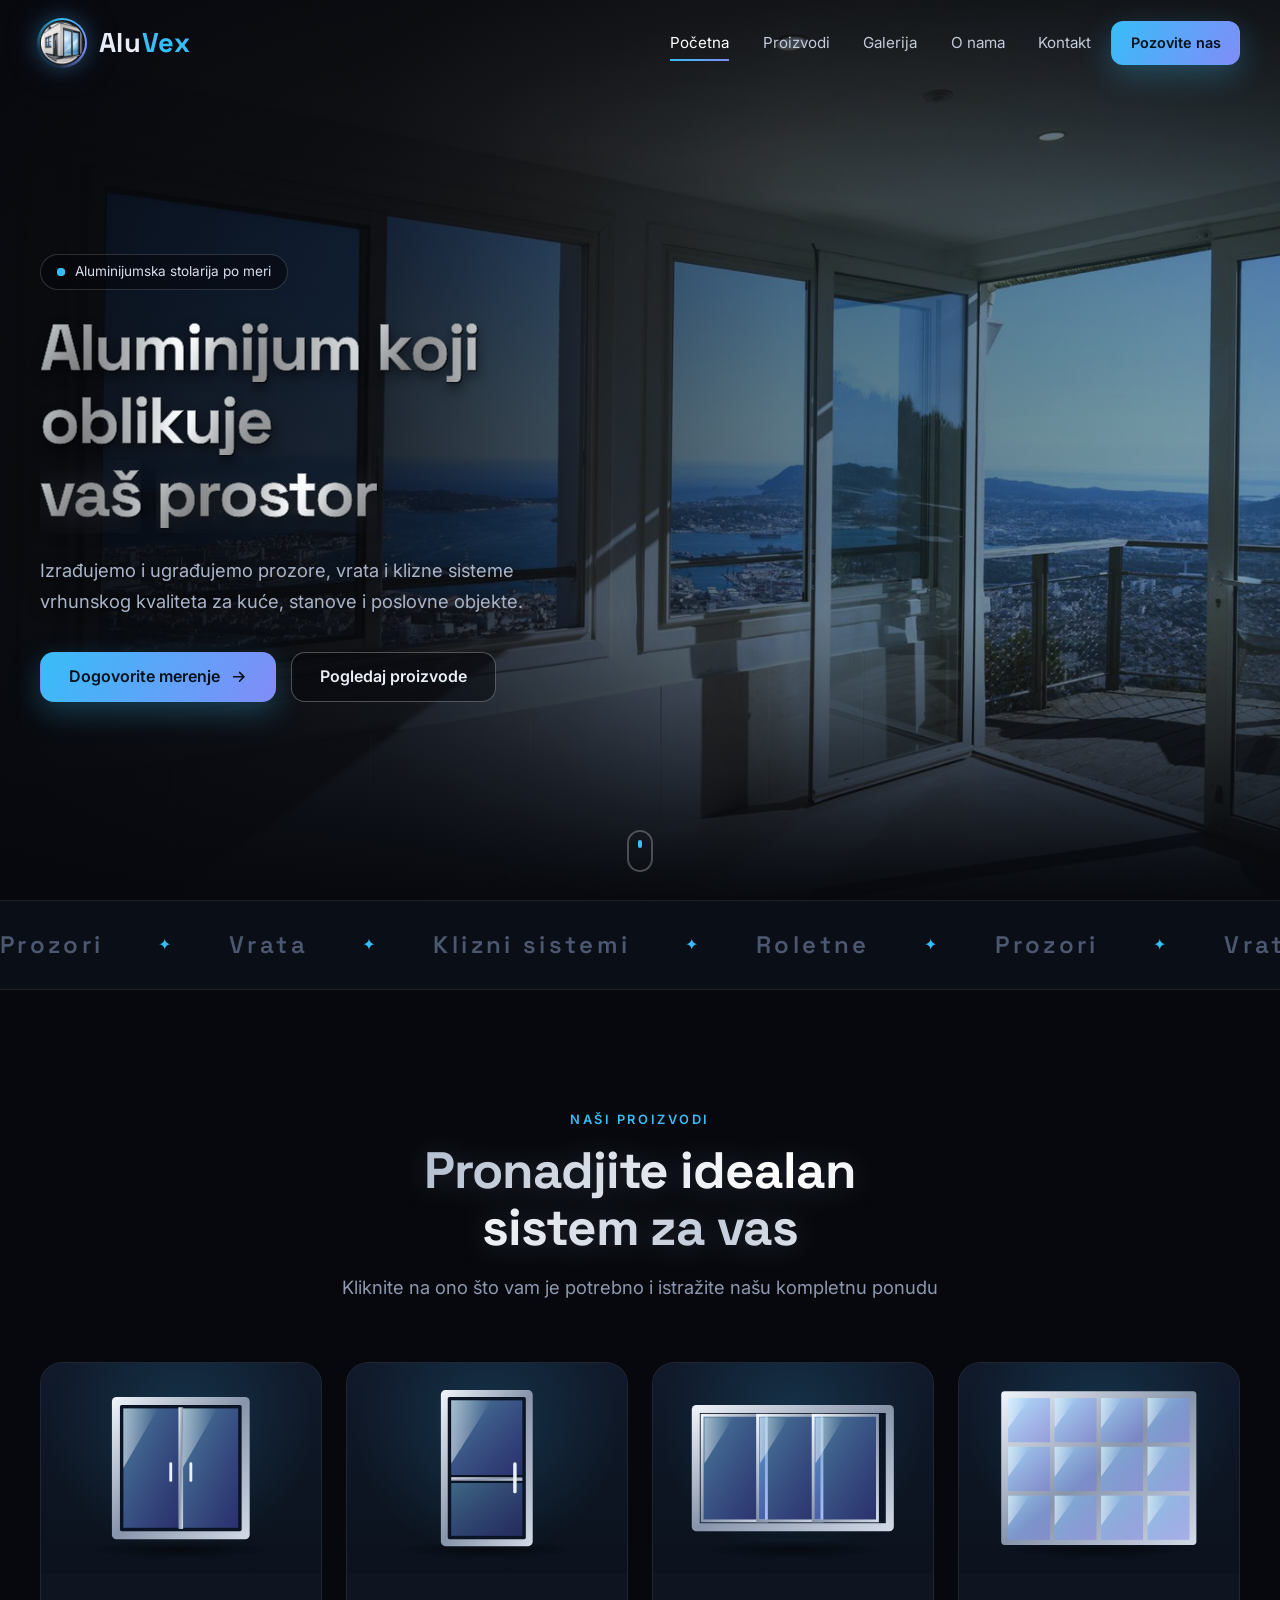
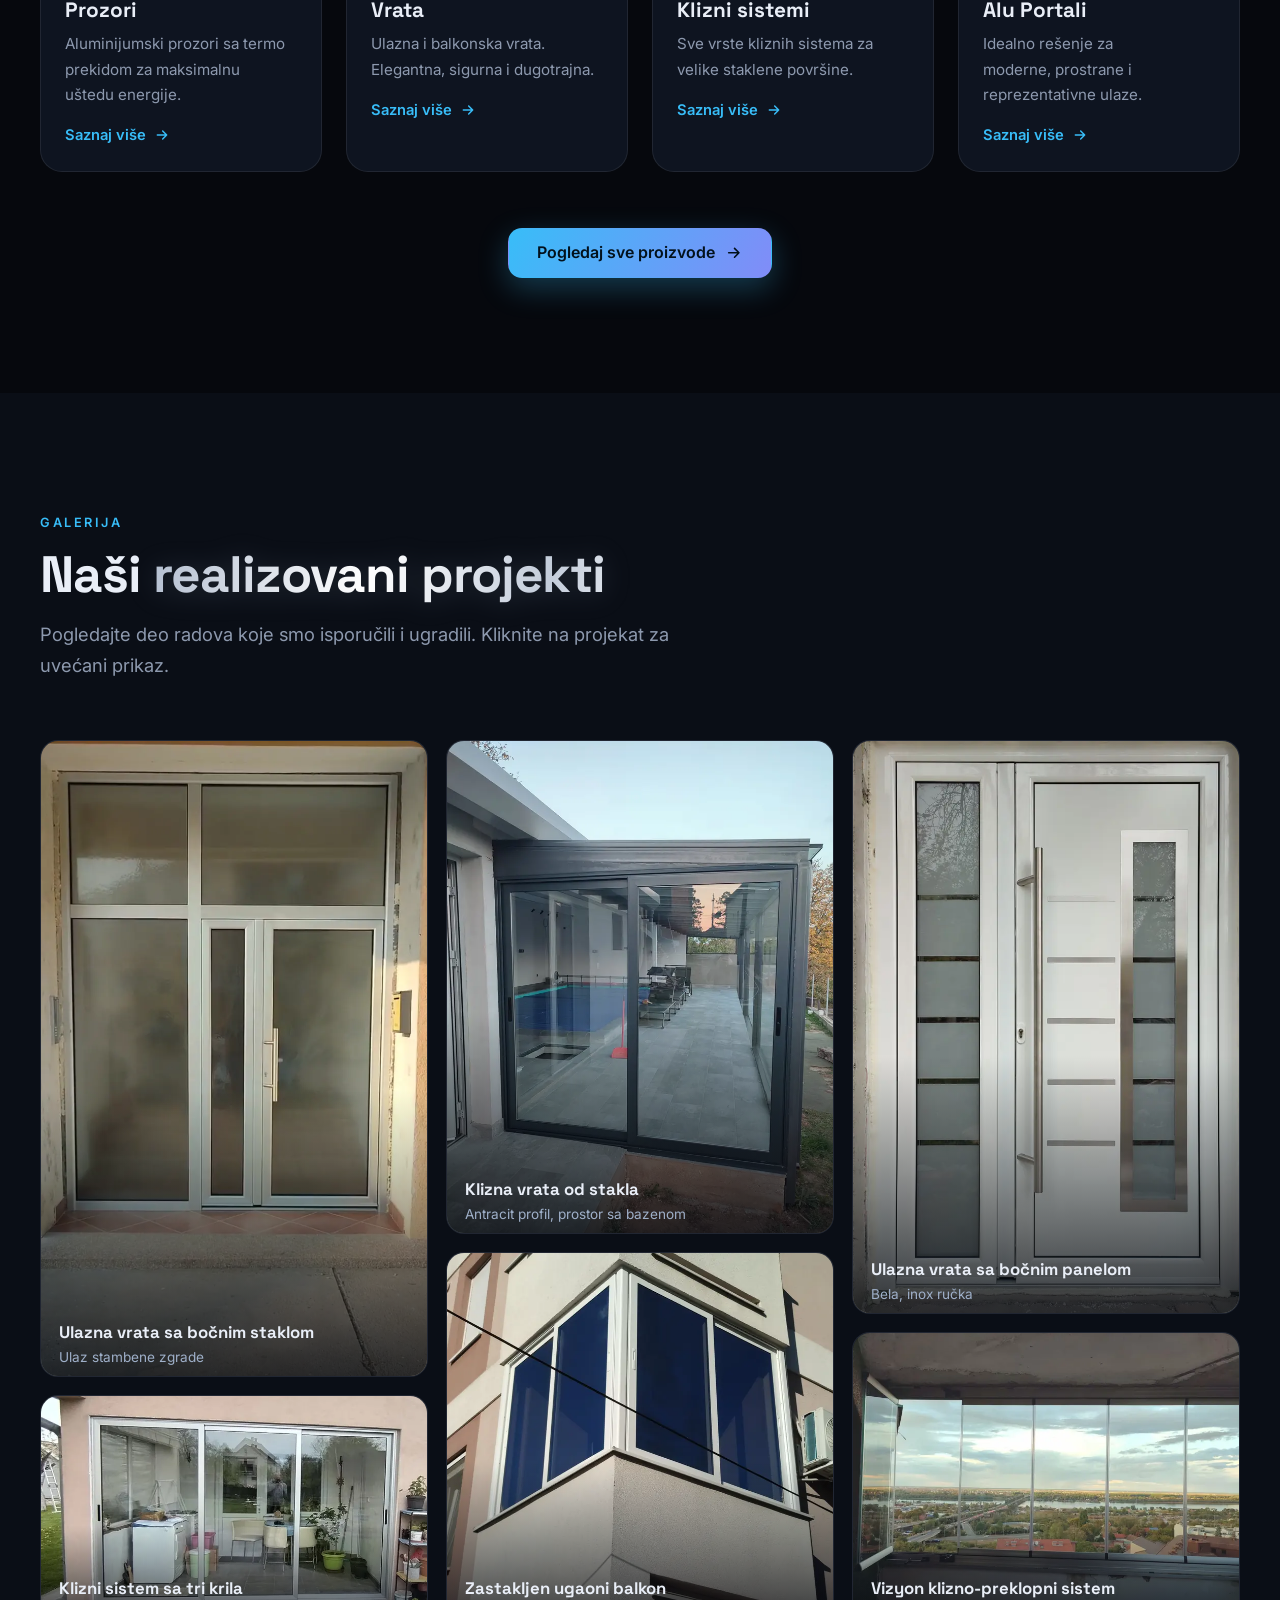
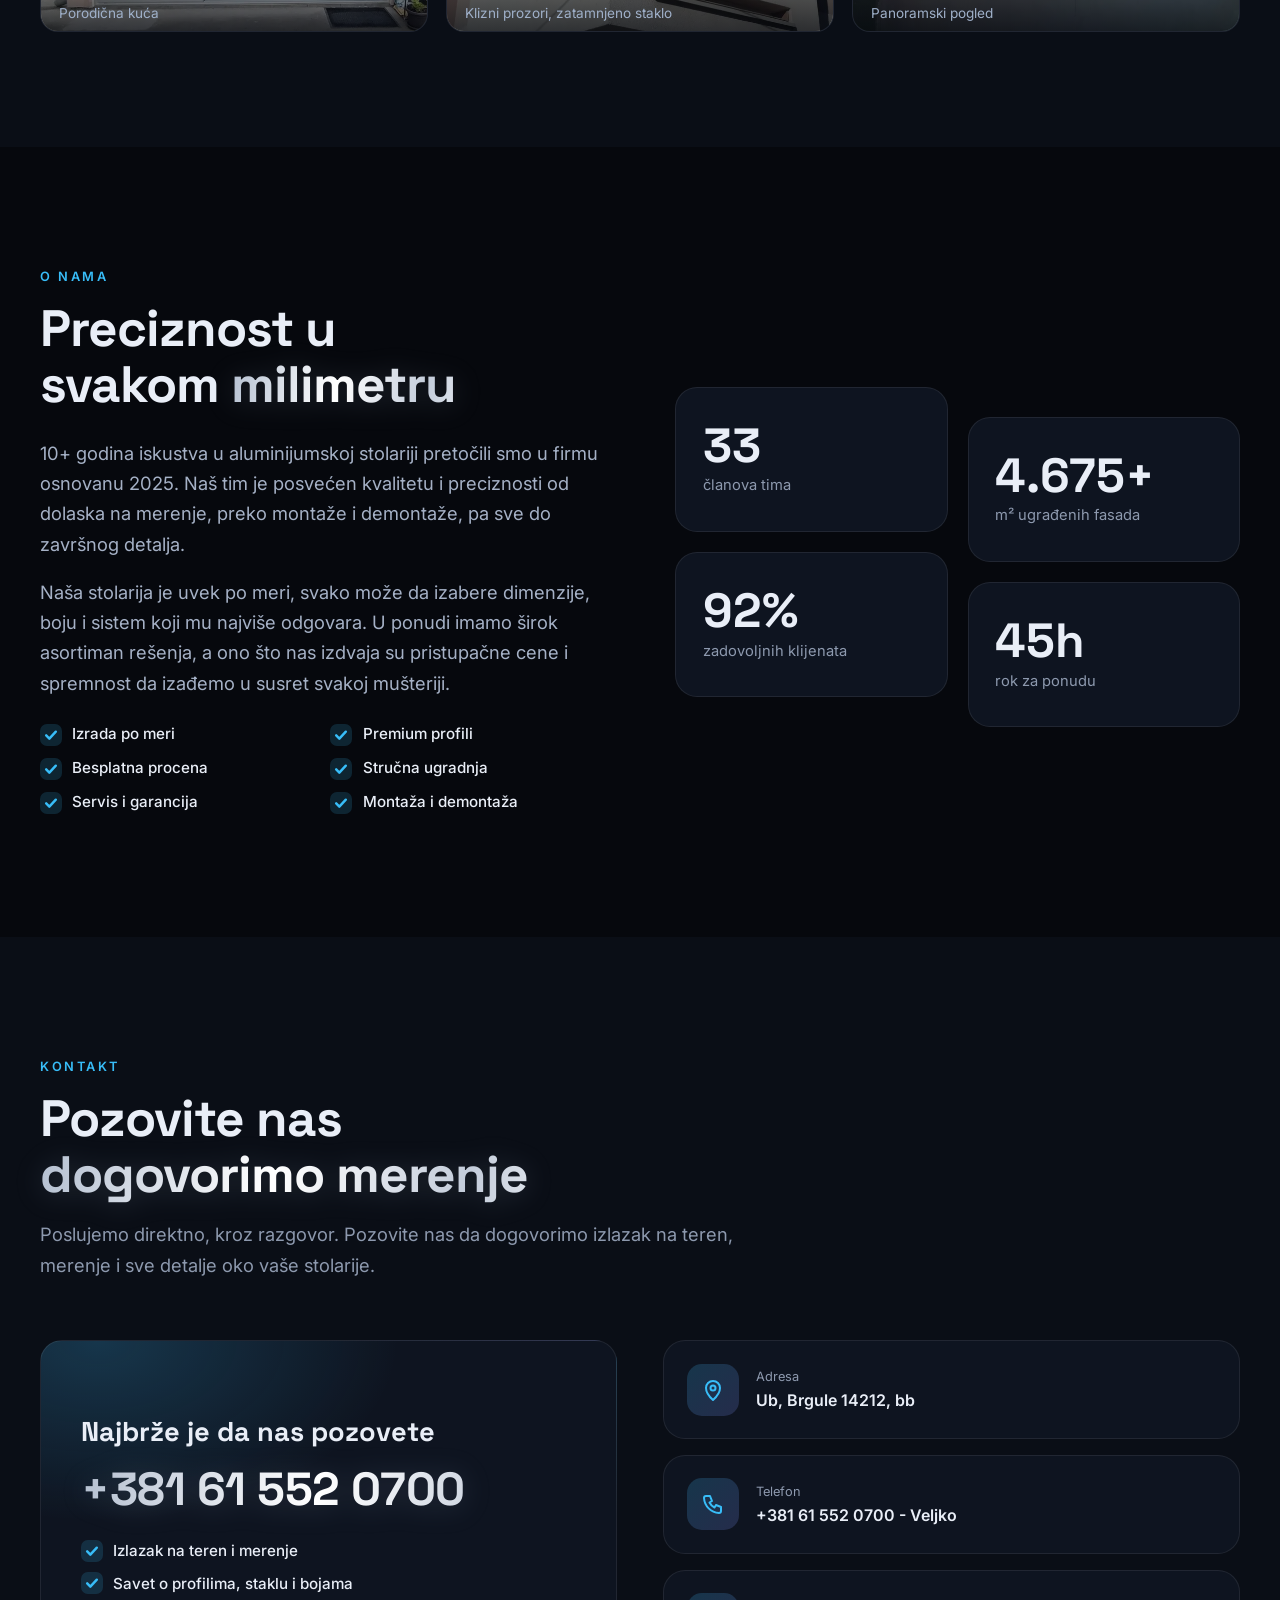
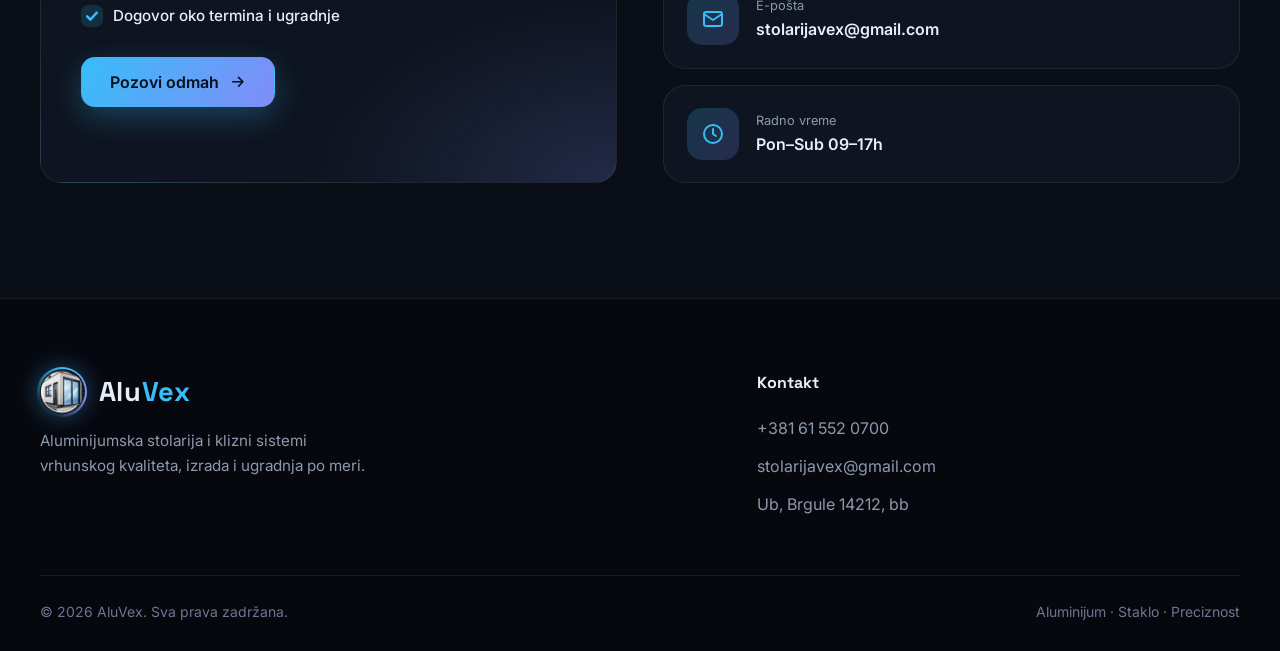
==== commit cf4f4dc7: "korekcija teksta home page-a" ====
--- a/index.html
+++ b/index.html
@@ -60,7 +60,7 @@
         <span class="w"><span class="grad" style="--i:3">vaš</span></span>
         <span class="w"><span class="grad" style="--i:4">prostor</span></span>
       </h1>
-      <p class="lead fade-in" style="--d:.1">Projektujemo, izrađujemo i ugrađujemo prozore, vrata i klizne sisteme vrhunskog kvaliteta — za kuće, stanove i poslovne objekte.</p>
+      <p class="lead fade-in" style="--d:.1">Izrađujemo i ugrađujemo prozore, vrata i klizne sisteme vrhunskog kvaliteta za kuće, stanove i poslovne objekte.</p>
       <div class="hero-cta fade-in" style="--d:.25">
         <a href="#kontakt" class="btn primary">Dogovorite merenje
           <svg viewBox="0 0 24 24" fill="none" stroke="currentColor" stroke-width="2.2" stroke-linecap="round" stroke-linejoin="round"><path d="M5 12h14M13 6l6 6-6 6"/></svg></a>
@@ -74,7 +74,7 @@
 
 <!-- ===== MARQUEE ===== -->
 <div class="marquee" aria-hidden="true">
-  <div class="marquee-track"><span>Prozori</span><span>Vrata</span><span>Klizni sistemi</span><span>Fasade</span><span>Zimske bašte</span><span>Staklene ograde</span><span>Roletne</span><span>Prozori</span><span>Vrata</span><span>Klizni sistemi</span><span>Fasade</span><span>Zimske bašte</span><span>Staklene ograde</span><span>Roletne</span></div>
+  <div class="marquee-track"><span>Prozori</span><span>Vrata</span><span>Klizni sistemi</span><span>Roletne</span><span>Prozori</span><span>Vrata</span><span>Klizni sistemi</span><span>Roletne</span><span>Prozori</span><span>Vrata</span><span>Klizni sistemi</span><span>Roletne</span><span>Prozori</span><span>Vrata</span></div>
 </div>
 
 <!-- ===== PROIZVODI (vodi na drugu stranicu) ===== -->
@@ -82,8 +82,8 @@
   <div class="container">
     <div class="sec-head center reveal">
       <span class="tag">Naši proizvodi</span>
-      <h2>Sve što vam treba — od prozora do <span class="grad">kompletne fasade</span></h2>
-      <p>Svaki proizvod izrađujemo po meri, od premium aluminijumskih profila, sa pažnjom na svaki detalj.</p>
+      <h2><span class="grad">Pronadjite idealan sistem za vas</span></h2>
+      <p>Kliknite na ono što vam je potrebno i istražite našu kompletnu ponudu</p>
     </div>
     <div class="grid-4">
       <a href="proizvodi.html#prozori" class="card tilt reveal" style="--d:0">
@@ -93,17 +93,17 @@
       </a>
       <a href="proizvodi.html#vrata" class="card tilt reveal" style="--d:1">
         <div class="art" data-art="door"></div>
-        <div class="card-body"><h3>Vrata</h3><p>Ulazna i balkonska vrata — elegantna, sigurna i dugotrajna.</p>
+        <div class="card-body"><h3>Vrata</h3><p>Ulazna i balkonska vrata. Elegantna, sigurna i dugotrajna.</p>
           <span class="more">Saznaj više <svg viewBox="0 0 24 24" fill="none" stroke="currentColor" stroke-width="2.2" stroke-linecap="round" stroke-linejoin="round"><path d="M5 12h14M13 6l6 6-6 6"/></svg></span></div>
       </a>
       <a href="proizvodi.html#klizni" class="card tilt reveal" style="--d:2">
         <div class="art" data-art="slide"></div>
-        <div class="card-body"><h3>Klizni sistemi</h3><p>Klizna i podizno-klizna vrata za velike staklene površine.</p>
+        <div class="card-body"><h3>Klizni sistemi</h3><p>Sve vrste kliznih sistema za velike staklene površine.</p>
           <span class="more">Saznaj više <svg viewBox="0 0 24 24" fill="none" stroke="currentColor" stroke-width="2.2" stroke-linecap="round" stroke-linejoin="round"><path d="M5 12h14M13 6l6 6-6 6"/></svg></span></div>
       </a>
       <a href="proizvodi.html#fasade" class="card tilt reveal" style="--d:3">
         <div class="art" data-art="facade"></div>
-        <div class="card-body"><h3>Fasade i zastakljenja</h3><p>Fasade, zimske bašte i staklene ograde po vašoj meri.</p>
+        <div class="card-body"><h3>Alu Portali</h3><p>Idealno rešenje za moderne, prostrane i reprezentativne ulaze.</p>
           <span class="more">Saznaj više <svg viewBox="0 0 24 24" fill="none" stroke="currentColor" stroke-width="2.2" stroke-linecap="round" stroke-linejoin="round"><path d="M5 12h14M13 6l6 6-6 6"/></svg></span></div>
       </a>
     </div>
@@ -143,7 +143,7 @@
         </figure>
         <figure class="g-item reveal" style="--r:1.024;--d:1" data-full="img/g6-full.webp">
           <img src="img/g6.webp" width="760" height="778" alt="Zastakljen ugaoni balkon – Klizni prozori, plavo staklo" loading="lazy" decoding="async">
-          <figcaption class="g-cap"><b>Zastakljen ugaoni balkon</b><small>Klizni prozori, plavo staklo</small></figcaption>
+          <figcaption class="g-cap"><b>Zastakljen ugaoni balkon</b><small>Klizni prozori, zatamnjeno staklo</small></figcaption>
           <span class="g-zoom"><svg viewBox="0 0 24 24" fill="none" stroke="currentColor" stroke-width="2" stroke-linecap="round"><circle cx="11" cy="11" r="7"/><path d="M21 21l-4.3-4.3M11 8v6M8 11h6"/></svg></span>
         </figure>
       </div>
@@ -155,7 +155,7 @@
         </figure>
         <figure class="g-item reveal" style="--r:0.75;--d:1" data-full="img/g5-full.webp">
           <img src="img/g5.webp" width="760" height="570" alt="Bezramovska zastakljena terasa – Panoramski pogled" loading="lazy" decoding="async">
-          <figcaption class="g-cap"><b>Bezramovska zastakljena terasa</b><small>Panoramski pogled</small></figcaption>
+          <figcaption class="g-cap"><b>Vizyon klizno-preklopni sistem</b><small>Panoramski pogled</small></figcaption>
           <span class="g-zoom"><svg viewBox="0 0 24 24" fill="none" stroke="currentColor" stroke-width="2" stroke-linecap="round"><circle cx="11" cy="11" r="7"/><path d="M21 21l-4.3-4.3M11 8v6M8 11h6"/></svg></span>
         </figure>
       </div>
@@ -169,11 +169,11 @@
     <div class="about-text reveal left">
       <span class="tag">O nama</span>
       <div class="sec-head" style="margin-bottom:24px"><h2>Preciznost u svakom <span class="grad">milimetru</span></h2></div>
-      <p><b>AluVex</b> je porodična firma posvećena izradi i ugradnji aluminijumske stolarije i kliznih sistema. Od prvog merenja do poslednjeg zavrtnja, brinemo da rezultat bude savršen — vizuelno i funkcionalno.</p>
-      <p>Koristimo isključivo proverene profile i pouzdano okovanje, a naš tim montera svaku ugradnju radi sa istom pažnjom — bilo da je u pitanju jedan prozor ili kompletna fasada.</p>
+      <p>10+ godina iskustva u aluminijumskoj stolariji pretočili smo u firmu osnovanu 2025. Naš tim je posvećen kvalitetu i preciznosti od dolaska na merenje, preko montaže i demontaže, pa sve do završnog detalja.</p>
+      <p>Naša stolarija je uvek po meri, svako može da izabere dimenzije, boju i sistem koji mu najviše odgovara. U ponudi imamo širok asortiman rešenja, a ono što nas izdvaja su pristupačne cene i spremnost da izađemo u susret svakoj mušteriji.</p>
       <ul class="checks">
-        <li>Izrada po meri</li><li>Premium profili</li><li>Besplatno merenje</li>
-        <li>Stručna ugradnja</li><li>Servis i garancija</li><li>Poštovanje rokova</li>
+        <li>Izrada po meri</li><li>Premium profili</li><li>Besplatna procena</li>
+        <li>Stručna ugradnja</li><li>Servis i garancija</li><li>Montaža i demontaža</li>
       </ul>
     </div>
     <div class="counters">
@@ -190,26 +190,26 @@
   <div class="container">
     <div class="sec-head reveal">
       <span class="tag">Kontakt</span>
-      <h2>Pozovite nas — <span class="grad">dogovorimo merenje</span></h2>
+      <h2>Pozovite nas <span class="grad">dogovorimo merenje</span></h2>
       <p>Poslujemo direktno, kroz razgovor. Pozovite nas da dogovorimo izlazak na teren, merenje i sve detalje oko vaše stolarije.</p>
     </div>
     <div class="contact-wrap simple">
       <div class="call-card card reveal left">
         <h3>Najbrže je da nas pozovete</h3>
-        <a class="big-phone grad" href="tel:+381111234567">+381 11 123 4567</a>
+        <a class="big-phone grad" href="tel:+381615520700">+381 61 552 0700</a>
         <ul class="call-list">
-          <li>Besplatan izlazak na teren i merenje</li>
+          <li>Izlazak na teren i merenje</li>
           <li>Savet o profilima, staklu i bojama</li>
           <li>Dogovor oko termina i ugradnje</li>
         </ul>
-        <div><a href="tel:+381111234567" class="btn primary">Pozovi odmah
+        <div><a href="tel:+381615520700" class="btn primary">Pozovi odmah
           <svg viewBox="0 0 24 24" fill="none" stroke="currentColor" stroke-width="2.2" stroke-linecap="round" stroke-linejoin="round"><path d="M5 12h14M13 6l6 6-6 6"/></svg></a></div>
       </div>
       <div class="info-list">
-        <div class="info card reveal right" style="--d:0"><span class="ic"><svg viewBox="0 0 24 24" fill="none" stroke="currentColor" stroke-width="2" stroke-linecap="round" stroke-linejoin="round"><path d="M12 22s7-6.2 7-12a7 7 0 1 0-14 0c0 5.8 7 12 7 12z"/><circle cx="12" cy="10" r="2.5"/></svg></span><div><small>Adresa</small><b>Industrijska zona bb, Beograd</b></div></div>
-        <div class="info card reveal right" style="--d:1"><span class="ic"><svg viewBox="0 0 24 24" fill="none" stroke="currentColor" stroke-width="2" stroke-linecap="round" stroke-linejoin="round"><path d="M5 4h4l2 5-2.5 1.5a11 11 0 0 0 5 5L15 13l5 2v4a2 2 0 0 1-2 2A16 16 0 0 1 3 6a2 2 0 0 1 2-2z"/></svg></span><div><small>Telefon</small><b><a href="tel:+381111234567">+381 11 123 4567</a></b></div></div>
-        <div class="info card reveal right" style="--d:2"><span class="ic"><svg viewBox="0 0 24 24" fill="none" stroke="currentColor" stroke-width="2" stroke-linecap="round" stroke-linejoin="round"><rect x="3" y="5" width="18" height="14" rx="2"/><path d="M3 7l9 6 9-6"/></svg></span><div><small>E-pošta</small><b><a href="mailto:info@aluvex.rs">info@aluvex.rs</a></b></div></div>
-        <div class="info card reveal right" style="--d:3"><span class="ic"><svg viewBox="0 0 24 24" fill="none" stroke="currentColor" stroke-width="2" stroke-linecap="round" stroke-linejoin="round"><circle cx="12" cy="12" r="9"/><path d="M12 7v5l3 2"/></svg></span><div><small>Radno vreme</small><b>Pon–Pet 08–17h · Sub 09–14h</b></div></div>
+        <div class="info card reveal right" style="--d:0"><span class="ic"><svg viewBox="0 0 24 24" fill="none" stroke="currentColor" stroke-width="2" stroke-linecap="round" stroke-linejoin="round"><path d="M12 22s7-6.2 7-12a7 7 0 1 0-14 0c0 5.8 7 12 7 12z"/><circle cx="12" cy="10" r="2.5"/></svg></span><div><small>Adresa</small><b>Ub, Brgule 14212, bb</b></div></div>
+        <div class="info card reveal right" style="--d:1"><span class="ic"><svg viewBox="0 0 24 24" fill="none" stroke="currentColor" stroke-width="2" stroke-linecap="round" stroke-linejoin="round"><path d="M5 4h4l2 5-2.5 1.5a11 11 0 0 0 5 5L15 13l5 2v4a2 2 0 0 1-2 2A16 16 0 0 1 3 6a2 2 0 0 1 2-2z"/></svg></span><div><small>Telefon</small><b><a href="tel:+381615520700">+381 61 552 0700 - Veljko</a></b></div></div>
+        <div class="info card reveal right" style="--d:2"><span class="ic"><svg viewBox="0 0 24 24" fill="none" stroke="currentColor" stroke-width="2" stroke-linecap="round" stroke-linejoin="round"><rect x="3" y="5" width="18" height="14" rx="2"/><path d="M3 7l9 6 9-6"/></svg></span><div><small>E-pošta</small><b><a href="mailto:stolarijavex@gmail.com">stolarijavex@gmail.com</a></b></div></div>
+        <div class="info card reveal right" style="--d:3"><span class="ic"><svg viewBox="0 0 24 24" fill="none" stroke="currentColor" stroke-width="2" stroke-linecap="round" stroke-linejoin="round"><circle cx="12" cy="12" r="9"/><path d="M12 7v5l3 2"/></svg></span><div><small>Radno vreme</small><b>Pon–Sub 09–17h</b></div></div>
       </div>
     </div>
   </div>
@@ -222,14 +222,14 @@
     <div class="foot">
       <div>
         <a href="#home" class="logo"><span class="logo-badge"><img class="logo-img" src="aluvex-logo.png" alt="" width="192" height="192"></span><span>Alu<b>Vex</b></span></a>
-        <p>Aluminijumska stolarija i klizni sistemi vrhunskog kvaliteta — izrada i ugradnja po meri.</p>
+        <p>Aluminijumska stolarija i klizni sistemi vrhunskog kvaliteta, izrada i ugradnja po meri.</p>
       </div>
       <div>
         <h4>Kontakt</h4>
         <ul>
-          <li><a href="tel:+381111234567">+381 11 123 4567</a></li>
-          <li><a href="mailto:info@aluvex.rs">info@aluvex.rs</a></li>
-          <li><a href="#kontakt">Industrijska zona bb, Beograd</a></li>
+          <li><a href="tel:+381615520700">+381 61 552 0700</a></li>
+          <li><a href="mailto:stolarijavex@gmail.com">stolarijavex@gmail.com</a></li>
+          <li><a href="#kontakt">Ub, Brgule 14212, bb</a></li>
         </ul>
       </div>
     </div>
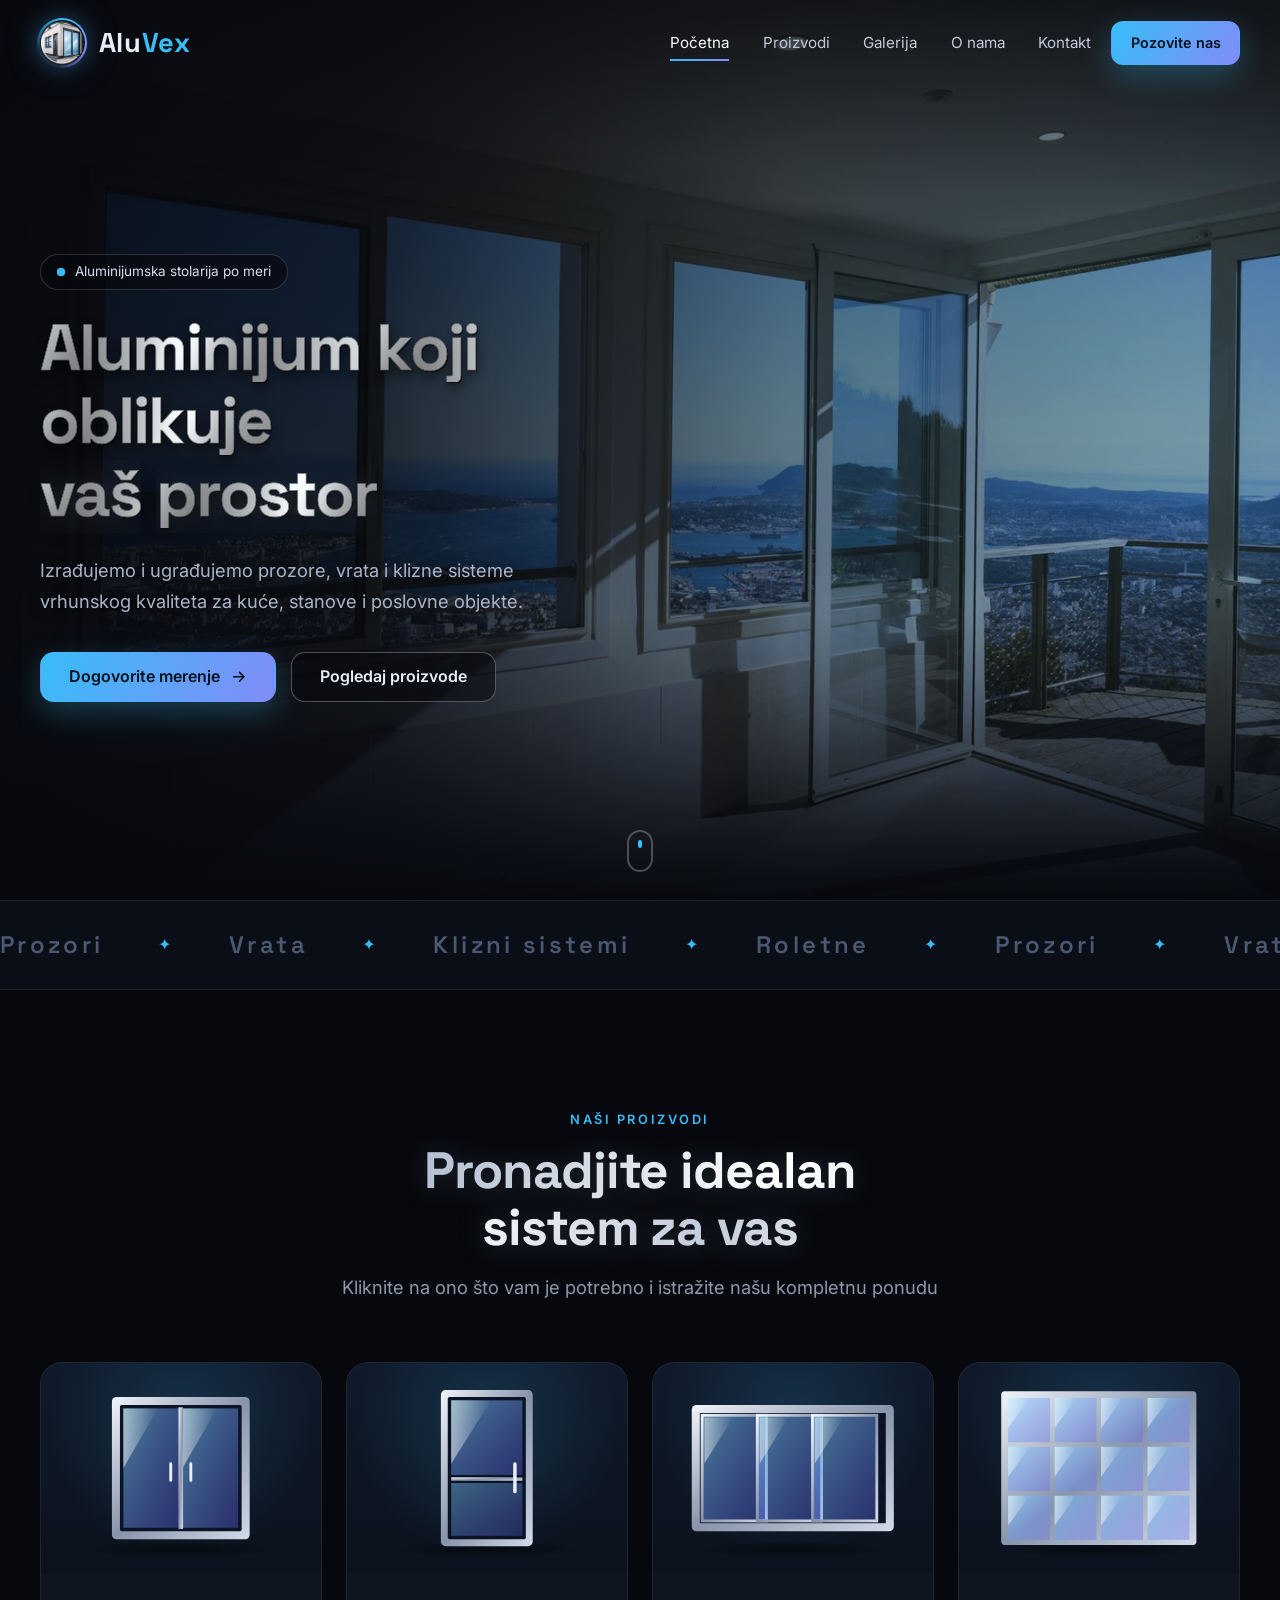
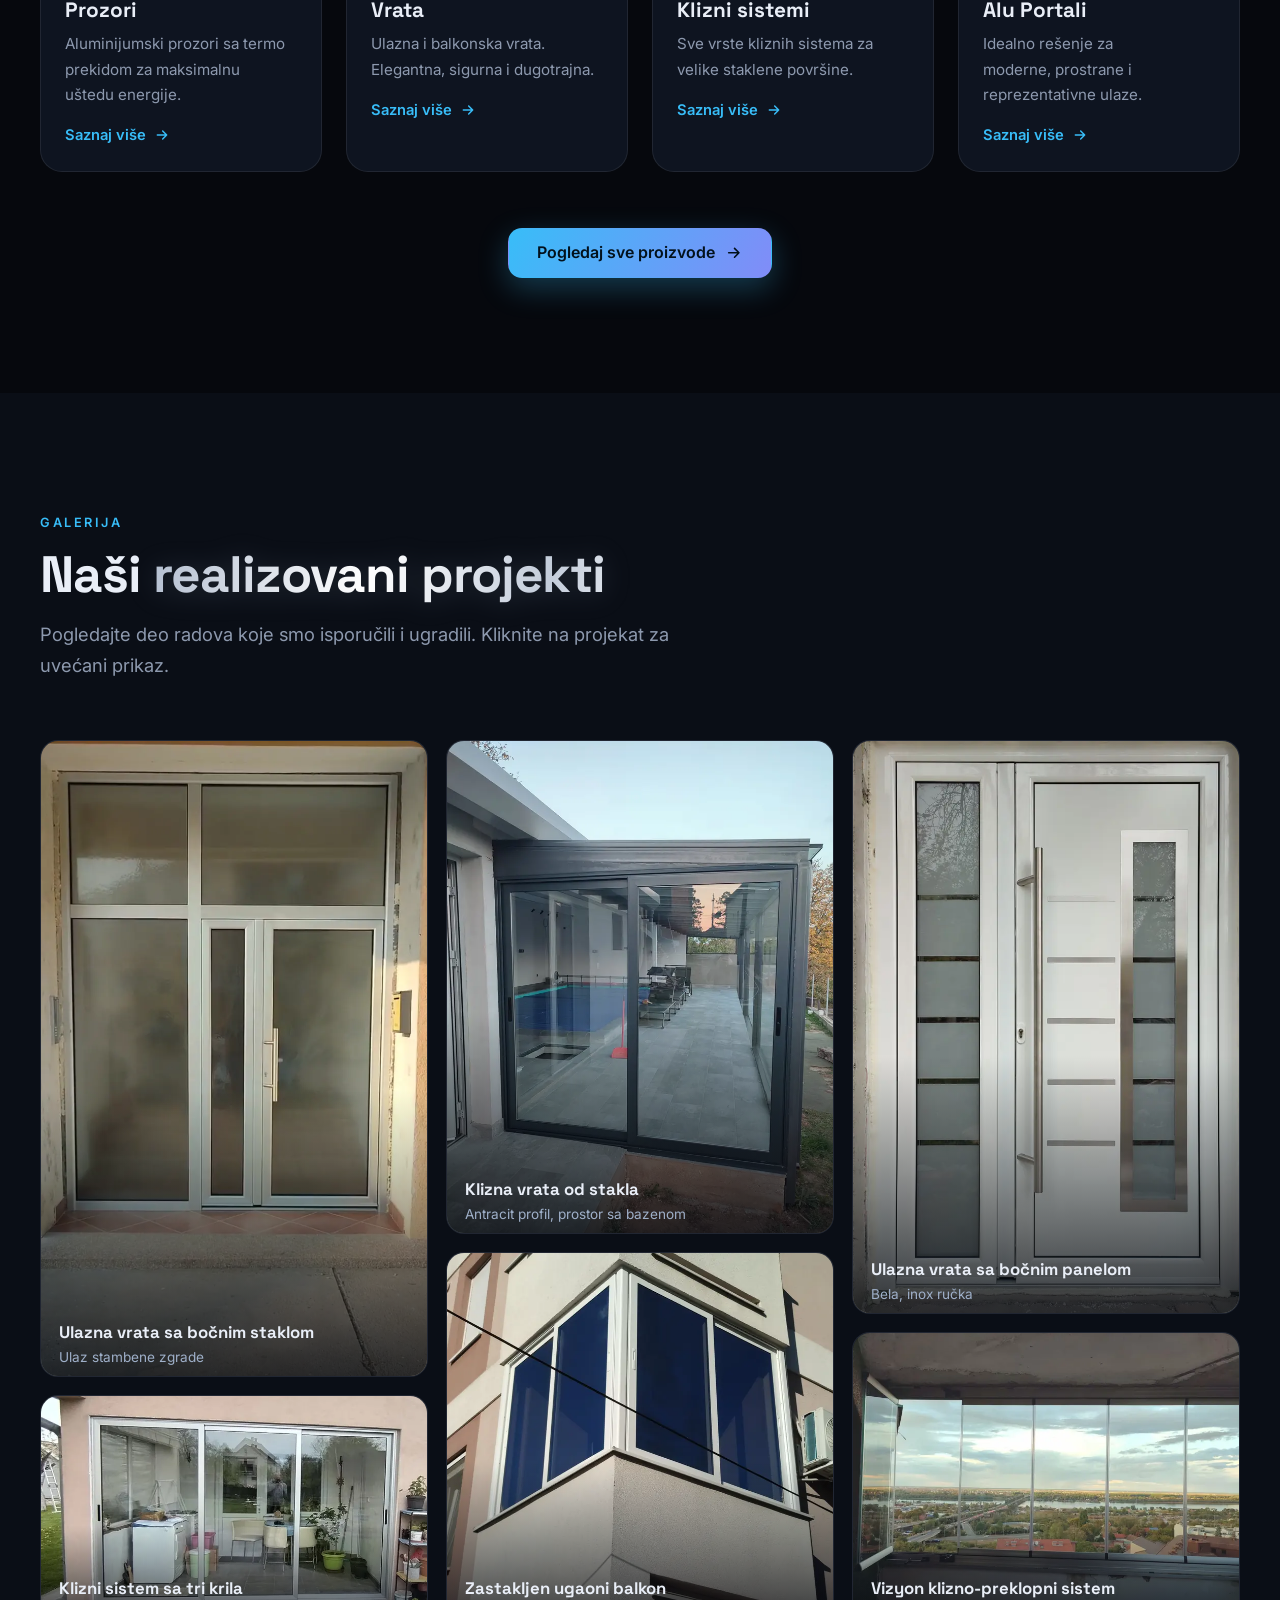
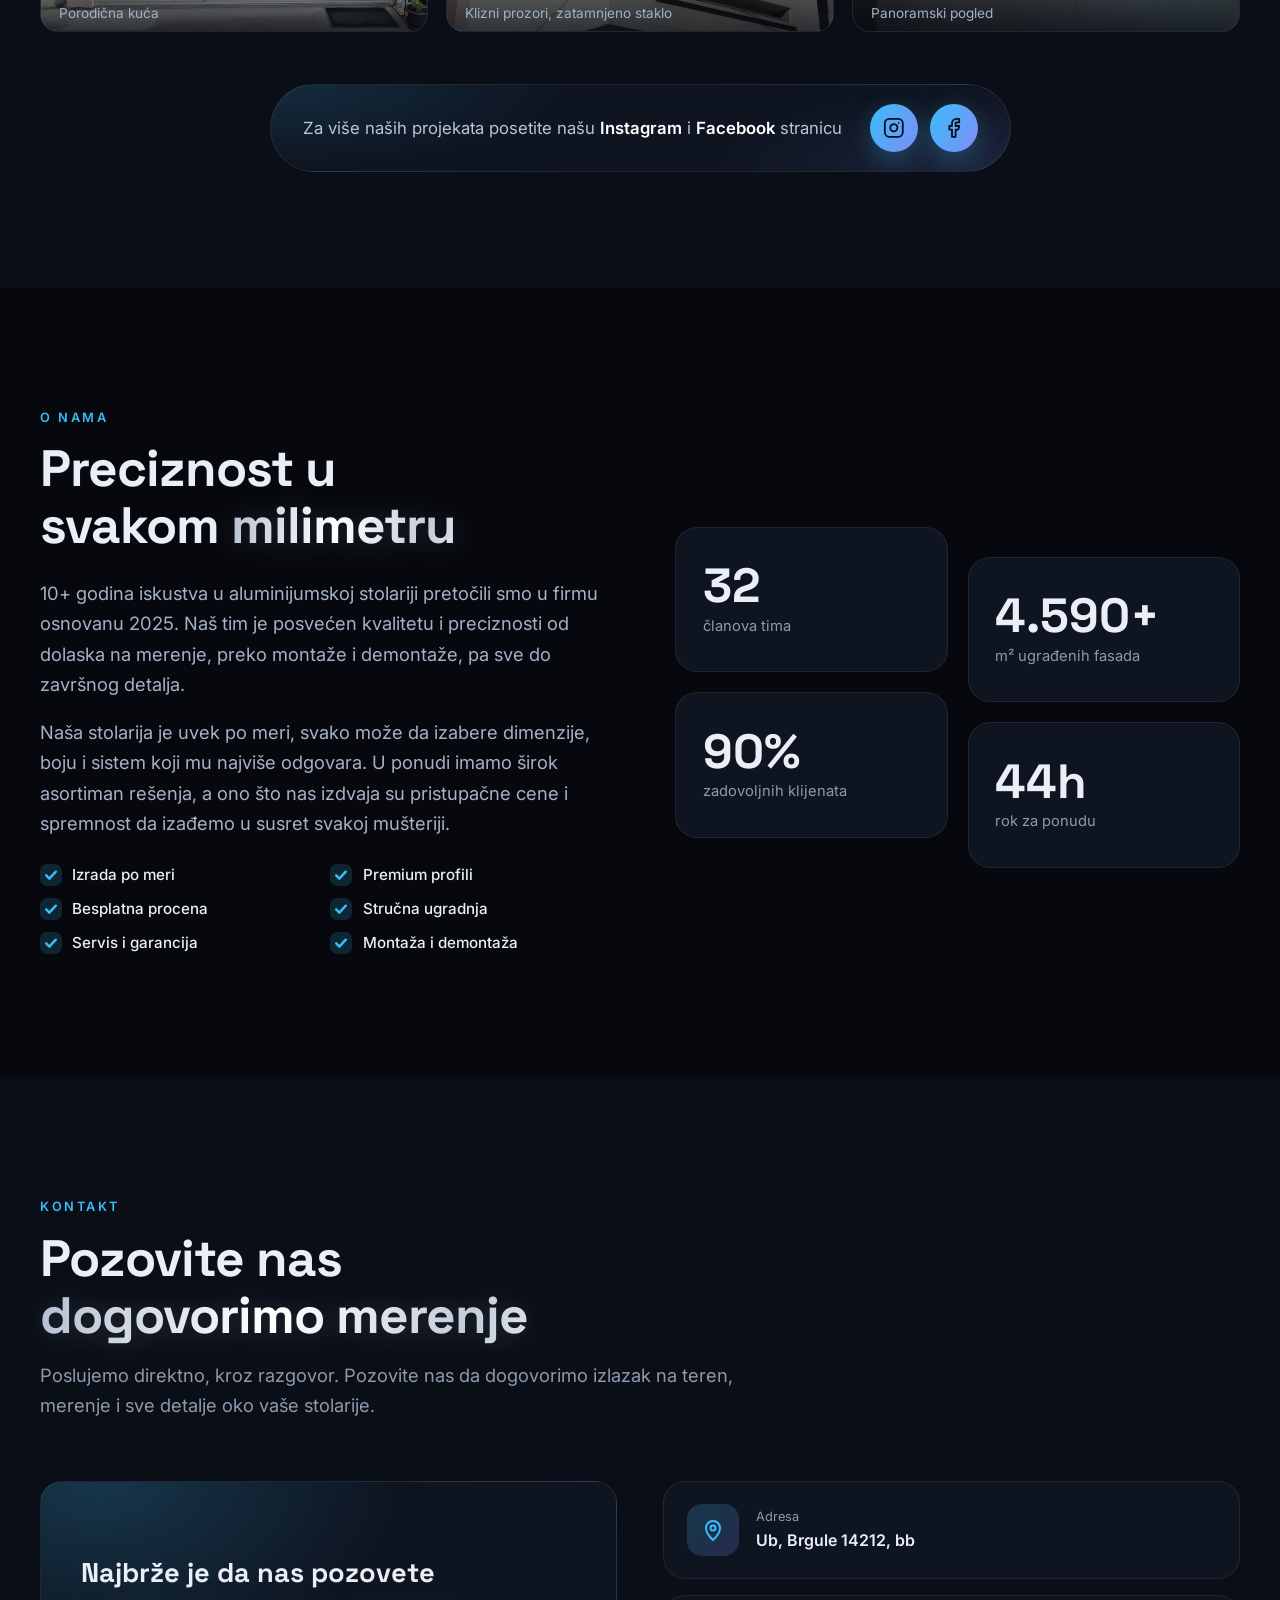
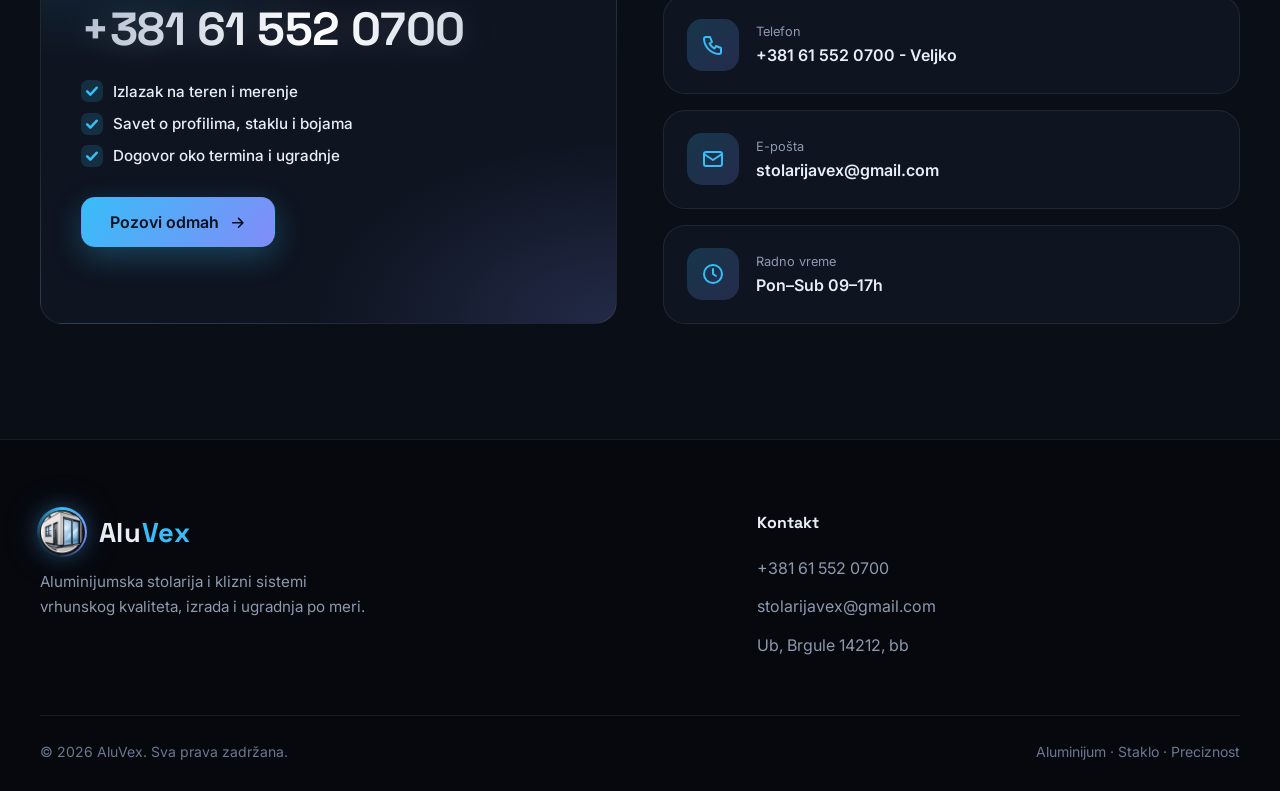
==== commit 0b8a2b0d: "dodat link za instagram i fejsbuk u galeriji" ====
--- a/index.html
+++ b/index.html
@@ -160,6 +160,19 @@
         </figure>
       </div>
     </div>
+
+    <!-- Društvene mreže (PRIVREMENI linkovi: zameniti pravim adresama profila) -->
+    <div class="g-social reveal">
+      <p class="g-social-text">Za više naših projekata posetite našu <b>Instagram</b> i <b>Facebook</b> stranicu</p>
+      <div class="g-social-links">
+        <a class="soc-btn" href="https://www.instagram.com/" target="_blank" rel="noopener noreferrer" aria-label="AluVex na Instagramu" title="Instagram">
+          <svg viewBox="0 0 24 24" fill="none" stroke="currentColor" stroke-width="2" stroke-linecap="round" stroke-linejoin="round"><rect x="2" y="2" width="20" height="20" rx="5"/><path d="M16 11.37A4 4 0 1 1 12.63 8 4 4 0 0 1 16 11.37z"/><path d="M17.5 6.5h.01"/></svg>
+        </a>
+        <a class="soc-btn" href="https://www.facebook.com/" target="_blank" rel="noopener noreferrer" aria-label="AluVex na Fejsbuku" title="Facebook">
+          <svg viewBox="0 0 24 24" fill="none" stroke="currentColor" stroke-width="2" stroke-linecap="round" stroke-linejoin="round"><path d="M18 2h-3a5 5 0 0 0-5 5v3H7v4h3v8h4v-8h3l1-4h-4V7a1 1 0 0 1 1-1h3z"/></svg>
+        </a>
+      </div>
+    </div>
   </div>
 </section>
 
--- a/style.css
+++ b/style.css
@@ -100,18 +100,20 @@
 @media(hover:hover){.logo:hover .logo-badge{transform:scale(1.07) rotate(-4deg);box-shadow:0 0 30px rgba(56,189,248,.6),0 0 60px rgba(129,140,248,.32)}}
 @keyframes logoSpin{to{transform:rotate(360deg)}}
 
-/* ---------- buttons ---------- */
+/* ---------- buttons ----------
+   Jedna zajednička hover animacija (kao dugme „Pozovite nas“ u navigaciji):
+   svetlosni sjaj koji prelazi preko dugmeta + podizanje + plavi glow.
+   Važi za .btn (primary i ghost), filter čipove, dugmad u lightbox-u i ikonice društvenih mreža. */
 .btn{position:relative;display:inline-flex;align-items:center;justify-content:center;gap:.6rem;min-height:3rem;padding:.9rem 1.75rem;border-radius:14px;font-weight:600;font-size:1rem;line-height:1.2;border:1px solid transparent;cursor:pointer;overflow:hidden;transition:transform .35s var(--ease),box-shadow .35s var(--ease),background .3s}
 .btn.primary{background:linear-gradient(120deg,var(--accent),var(--accent2));color:#02111c;box-shadow:0 10px 30px rgba(56,189,248,.28)}
-.btn.primary::before{content:"";position:absolute;top:0;left:-120%;width:70%;height:100%;background:linear-gradient(100deg,transparent,rgba(255,255,255,.55),transparent);transform:skewX(-20deg);transition:left .7s var(--ease)}
+.btn::before,.chip::before,.lb-btn::before,.soc-btn::before{content:"";position:absolute;top:0;left:-120%;width:70%;height:100%;background:linear-gradient(100deg,transparent,rgba(255,255,255,.55),transparent);transform:skewX(-20deg);transition:left .7s var(--ease);pointer-events:none}
 .btn.ghost{border-color:rgba(255,255,255,.18);background:rgba(255,255,255,.04)}
 .btn.sm{min-height:2.75rem;padding:.6rem 1.15rem;font-size:.9rem;border-radius:12px}
-.btn svg{width:1.1rem;height:1.1rem;transition:transform .35s var(--ease)}
+.btn svg{width:1.1rem;height:1.1rem}
 @media(hover:hover){
-  .btn.primary:hover::before{left:140%}
-  .btn.primary:hover{transform:translateY(-3px);box-shadow:0 16px 40px rgba(56,189,248,.4)}
-  .btn.ghost:hover{background:rgba(255,255,255,.1);transform:translateY(-3px)}
-  .btn:hover svg{transform:translateX(4px)}
+  .btn:hover::before,.chip:hover::before,.lb-btn:hover::before,.soc-btn:hover::before{left:140%}
+  .btn:hover,.chip:hover,.lb-btn:hover,.soc-btn:hover{transform:translateY(-3px);box-shadow:0 16px 40px rgba(56,189,248,.4)}
+  .btn.ghost:hover{background:rgba(255,255,255,.1)}
 }
 
 /* ---------- hero ---------- */
@@ -252,6 +254,16 @@
 .g-zoom svg{width:18px;height:18px}
 @media(hover:hover){.g-item:hover img{transform:scale(1.06)}.g-item:hover .g-cap{transform:none}.g-item:hover .g-zoom{opacity:1;transform:none}}
 @media(hover:none){.g-cap{transform:none}}
+
+/* društvene mreže ispod galerije */
+.g-social{display:flex;align-items:center;justify-content:center;gap:clamp(1rem,.6rem + 1.6vw,1.75rem);flex-wrap:wrap;width:fit-content;max-width:100%;margin:clamp(2rem,1.4rem + 2.4vw,3.25rem) auto 0;
+  padding:clamp(.9rem,.7rem + .8vw,1.2rem) clamp(1.1rem,.7rem + 1.8vw,2rem);border-radius:99px;border:1px solid var(--line);
+  background:radial-gradient(420px 120px at 0% 0%,rgba(56,189,248,.14),transparent 70%),radial-gradient(420px 120px at 100% 100%,rgba(129,140,248,.14),transparent 70%),var(--card)}
+.g-social-text{color:#b9c4d8;font-size:clamp(.95rem,.9rem + .25vw,1.05rem);line-height:1.45;text-align:center}
+.g-social-text b{font-weight:600;color:#fff}
+.g-social-links{display:flex;gap:.75rem}
+.soc-btn{position:relative;flex:none;display:grid;place-items:center;width:3rem;height:3rem;border-radius:50%;overflow:hidden;color:#02111c;background:linear-gradient(120deg,var(--accent),var(--accent2));box-shadow:0 8px 24px rgba(56,189,248,.28);transition:transform .35s var(--ease),box-shadow .35s var(--ease)}
+.soc-btn svg{width:1.35rem;height:1.35rem}
 .lightbox{position:fixed;inset:0;z-index:300;background:rgba(3,5,10,.94);display:grid;place-items:center;opacity:0;visibility:hidden;transition:.45s var(--ease);padding:max(1.25rem,env(safe-area-inset-top)) max(1.25rem,env(safe-area-inset-right)) max(1.25rem,env(safe-area-inset-bottom)) max(1.25rem,env(safe-area-inset-left))}
 .lightbox.open{opacity:1;visibility:visible}
 .lb-box{width:min(56rem,100%);transform:scale(.92);transition:transform .5s var(--ease);text-align:center}
@@ -262,7 +274,7 @@
 .lb-cap{margin-top:1.1rem}
 .lb-cap b{font-family:var(--display);font-size:clamp(1.1rem,1rem + .5vw,1.3rem);display:block}
 .lb-cap small{color:var(--muted)}
-.lb-btn{position:absolute;width:3.25rem;height:3.25rem;border-radius:50%;border:1px solid var(--line);background:rgba(255,255,255,.08);cursor:pointer;display:grid;place-items:center;transition:.3s}
+.lb-btn{position:absolute;width:3.25rem;height:3.25rem;border-radius:50%;border:1px solid var(--line);background:rgba(255,255,255,.08);cursor:pointer;display:grid;place-items:center;overflow:hidden;transition:transform .35s var(--ease),box-shadow .35s var(--ease),background .3s,color .3s}
 .lb-btn:hover{background:var(--accent);color:#02111c}
 .lb-btn svg{width:22px;height:22px}
 .lb-close{top:max(1.25rem,env(safe-area-inset-top));right:max(1.25rem,env(safe-area-inset-right))}
@@ -333,7 +345,7 @@
 
 /* filter */
 .filters{display:flex;flex-wrap:wrap;gap:.6rem;justify-content:center;margin-bottom:clamp(2rem,1.4rem + 2vw,2.9rem)}
-.chip{min-height:2.75rem;padding:.55rem 1.25rem;border-radius:99px;border:1px solid var(--line);background:rgba(255,255,255,.03);cursor:pointer;font-weight:500;font-size:.92rem;transition:.35s var(--ease)}
+.chip{position:relative;overflow:hidden;min-height:2.75rem;padding:.55rem 1.25rem;border-radius:99px;border:1px solid var(--line);background:rgba(255,255,255,.03);cursor:pointer;font-weight:500;font-size:.92rem;transition:.35s var(--ease)}
 .chip:hover{border-color:rgba(56,189,248,.5)}
 .chip.active{background:linear-gradient(120deg,var(--accent),var(--accent2));color:#02111c;border-color:transparent;box-shadow:0 10px 26px rgba(56,189,248,.3)}
 .p-card.hide{display:none}
@@ -420,6 +432,9 @@
   .g-item.on{transform:none!important;filter:none}
   .g-dots{display:flex}
 
+  /* društvene mreže: tekst iznad, ikonice ispod, kartica umesto pilule */
+  .g-social{flex-direction:column;gap:1rem;width:100%;border-radius:var(--radius);padding:1.25rem 1rem;margin-top:1.75rem}
+
   /* hero: dugmad jedno ispod drugog, statistika u 3 kolone */
   .hero-cta{flex-direction:column;align-items:stretch;max-width:21rem;margin-inline:auto}
   .eyebrow{font-size:.8rem}
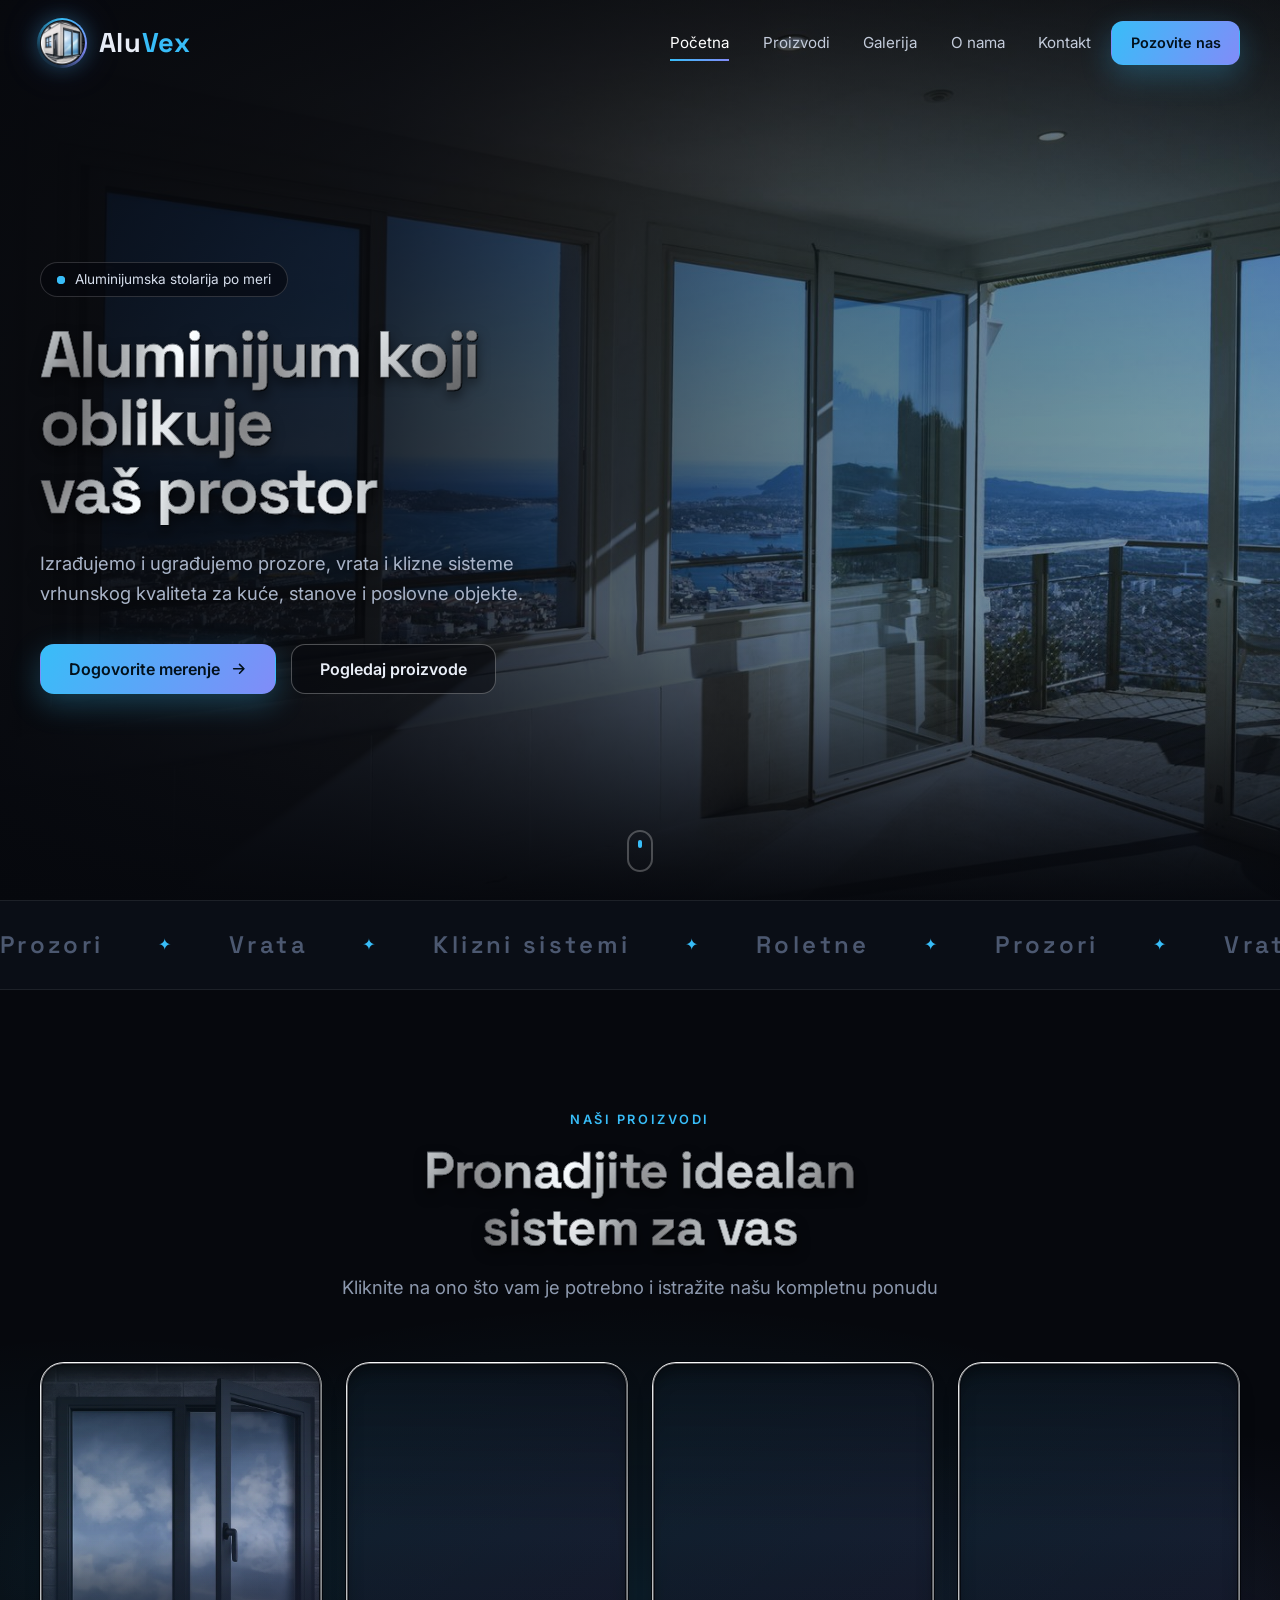
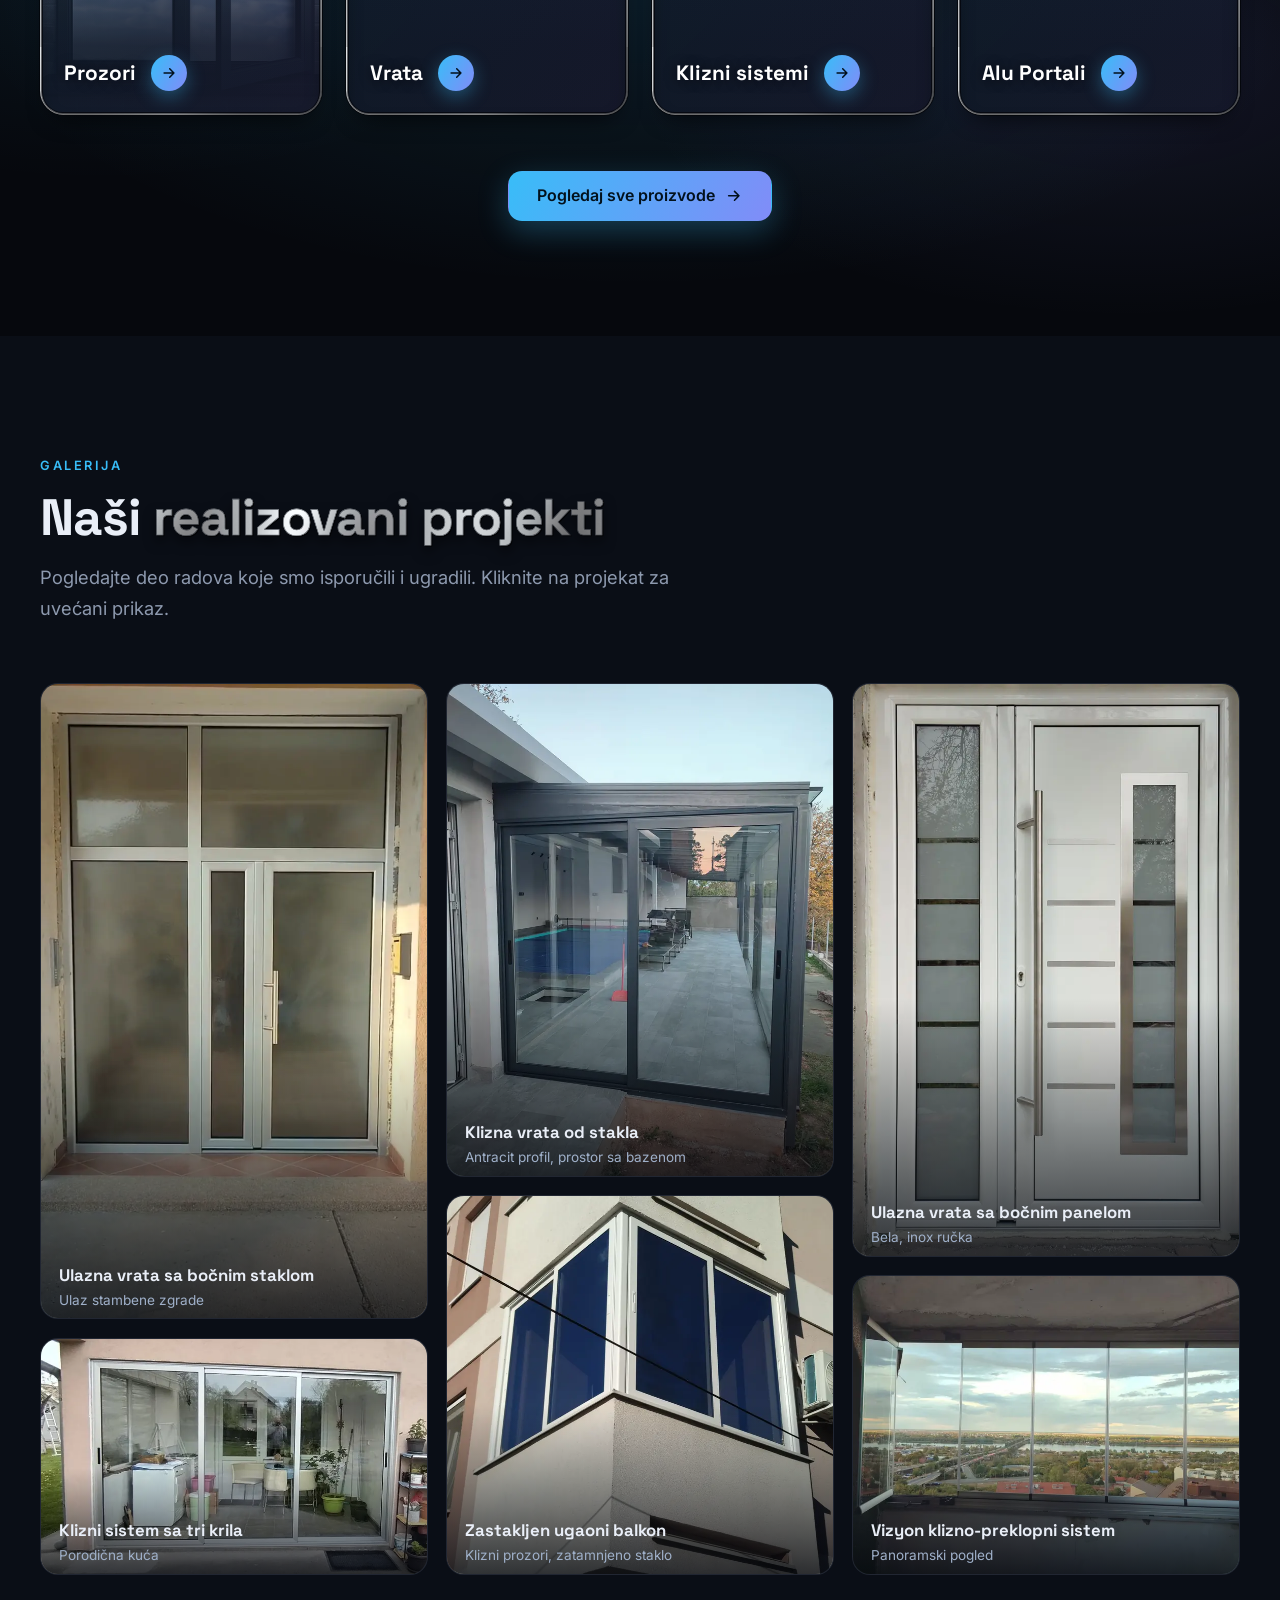
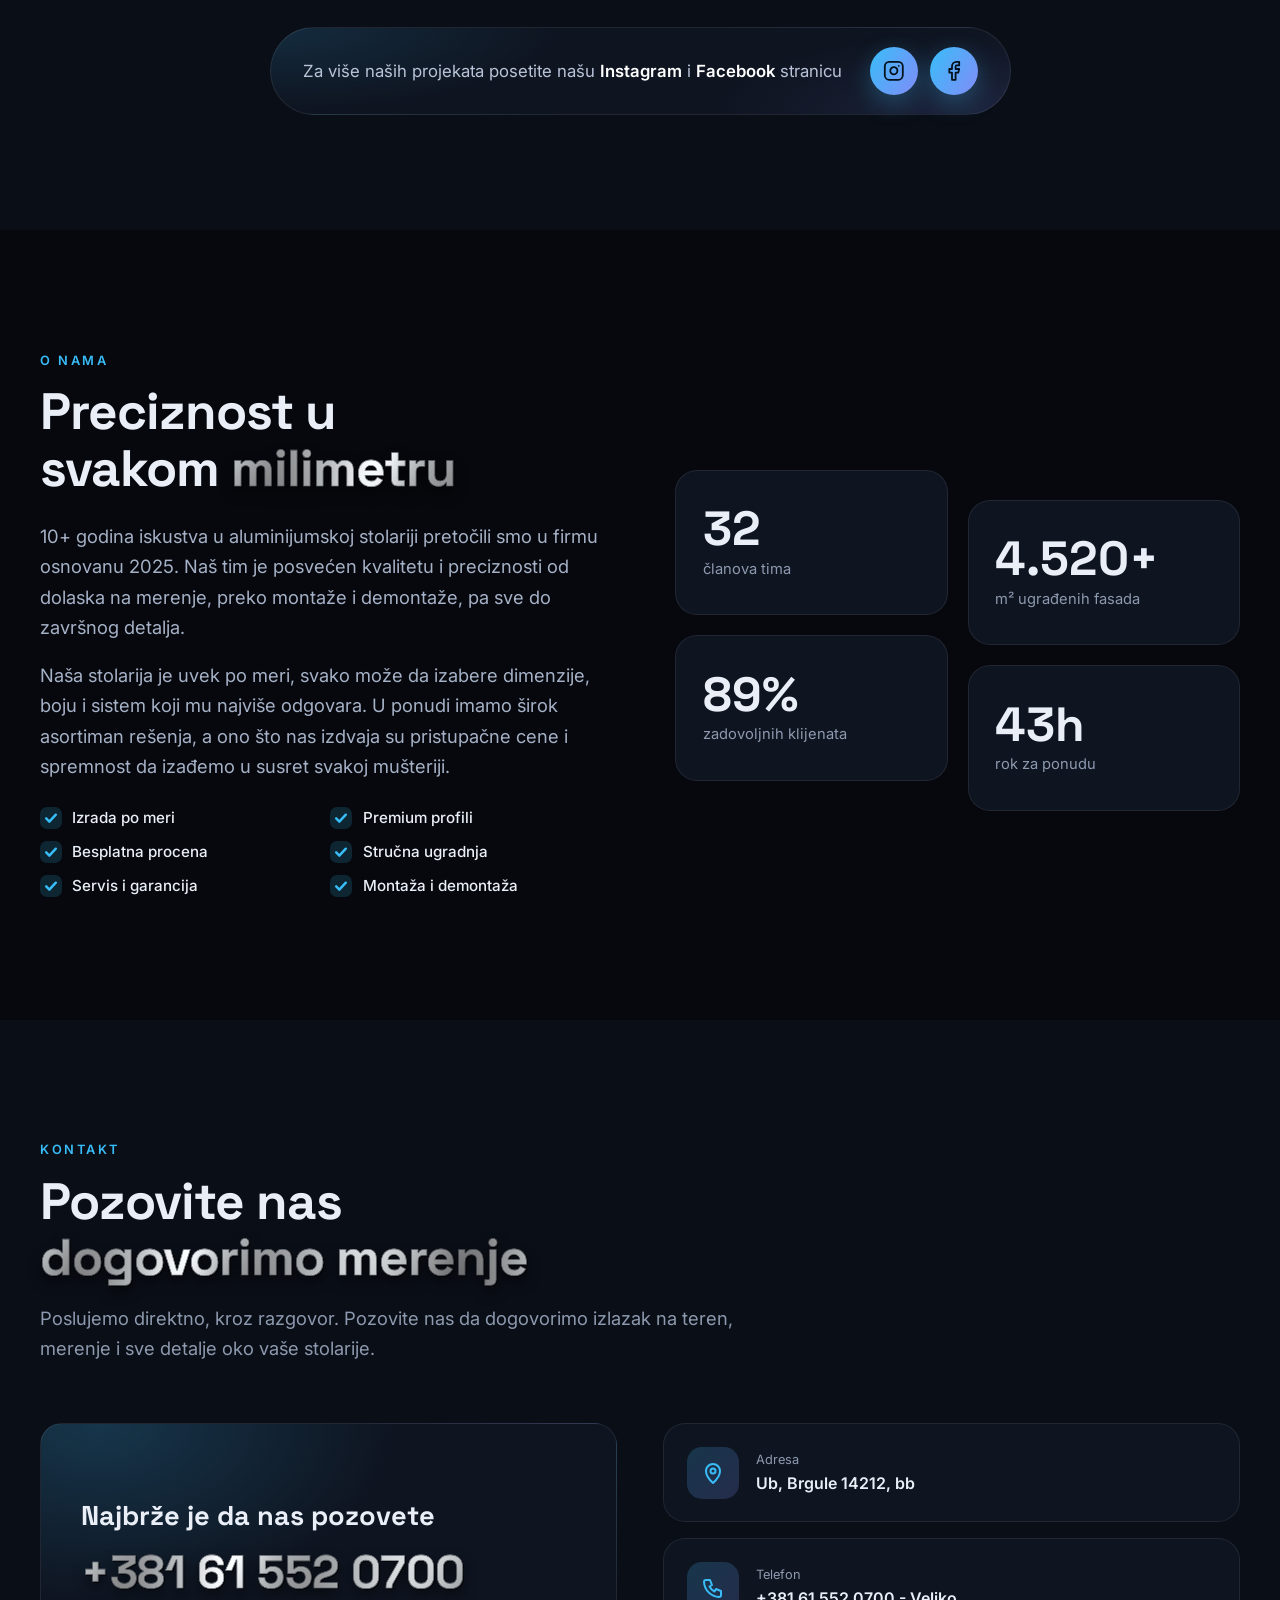
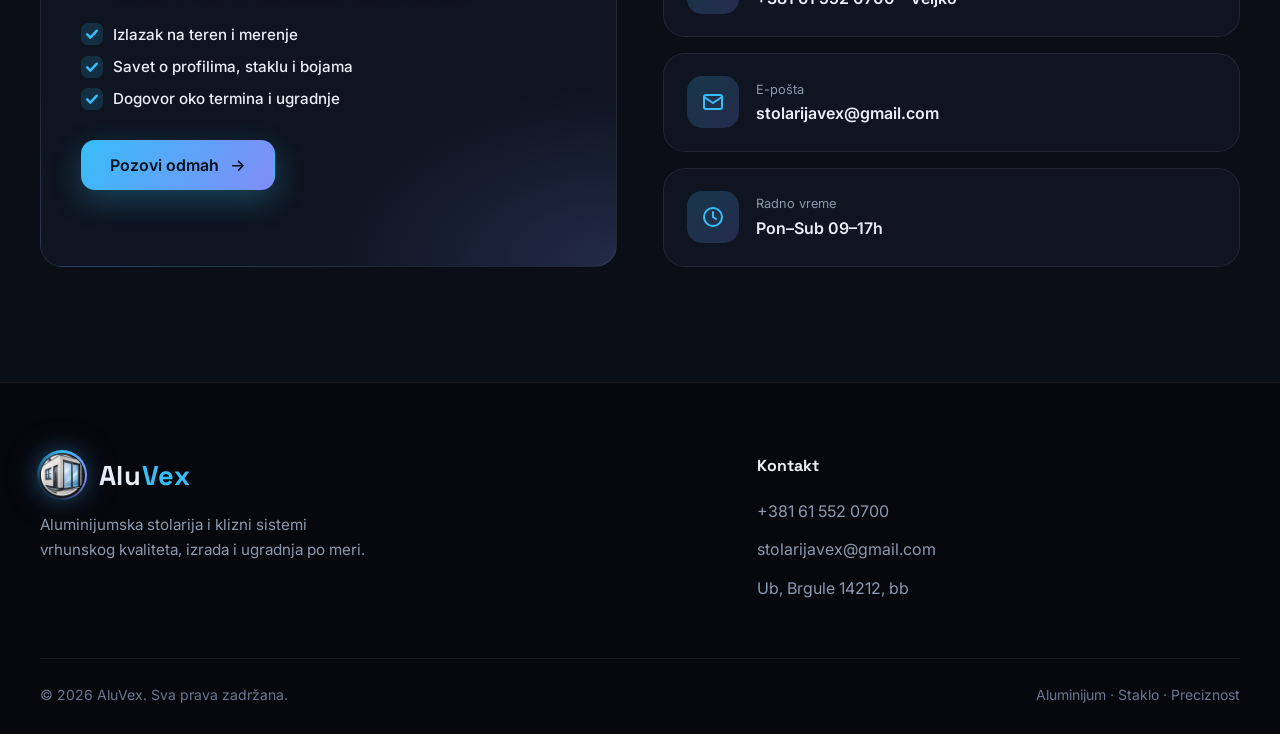
==== commit 91f32b7b: "home-page-proizvodi-edit uubacene slike kartica i sredjivanje performansi i animacija" ====
--- a/index.html
+++ b/index.html
@@ -22,7 +22,6 @@
   </div>
 </div>
 <div class="progress" id="progress"></div>
-<div class="cursor-glow" id="cursorGlow"></div>
 
 <!-- ===== NAVBAR ===== -->
 <header class="nav" id="nav">
@@ -51,17 +50,11 @@
   <div class="blob b1"></div><div class="blob b2"></div>
 
   <div class="container hero-wrap">
-    <div class="hero-text">
-      <span class="eyebrow fade-in" style="--d:-.4"><i></i> Aluminijumska stolarija po meri</span>
-      <h1>
-        <span class="w"><span style="--i:0">Aluminijum</span></span>
-        <span class="w"><span style="--i:1">koji</span></span>
-        <span class="w"><span style="--i:2">oblikuje</span></span><br>
-        <span class="w"><span class="grad" style="--i:3">vaš</span></span>
-        <span class="w"><span class="grad" style="--i:4">prostor</span></span>
-      </h1>
-      <p class="lead fade-in" style="--d:.1">Izrađujemo i ugrađujemo prozore, vrata i klizne sisteme vrhunskog kvaliteta za kuće, stanove i poslovne objekte.</p>
-      <div class="hero-cta fade-in" style="--d:.25">
+    <div class="hero-text fade-in" style="--d:-.4">
+      <span class="eyebrow"><i></i> Aluminijumska stolarija po meri</span>
+      <h1>Aluminijum koji oblikuje<br>vaš prostor</h1>
+      <p class="lead">Izrađujemo i ugrađujemo prozore, vrata i klizne sisteme vrhunskog kvaliteta za kuće, stanove i poslovne objekte.</p>
+      <div class="hero-cta">
         <a href="#kontakt" class="btn primary">Dogovorite merenje
           <svg viewBox="0 0 24 24" fill="none" stroke="currentColor" stroke-width="2.2" stroke-linecap="round" stroke-linejoin="round"><path d="M5 12h14M13 6l6 6-6 6"/></svg></a>
         <a href="proizvodi.html" class="btn ghost">Pogledaj proizvode</a>
@@ -79,35 +72,31 @@
 
 <!-- ===== PROIZVODI (vodi na drugu stranicu) ===== -->
 <section id="proizvodi">
-  <div class="container">
-    <div class="sec-head center reveal">
+  <div class="container reveal">
+    <div class="sec-head center">
       <span class="tag">Naši proizvodi</span>
       <h2><span class="grad">Pronadjite idealan sistem za vas</span></h2>
       <p>Kliknite na ono što vam je potrebno i istražite našu kompletnu ponudu</p>
     </div>
     <div class="grid-4">
-      <a href="proizvodi.html#prozori" class="card tilt reveal" style="--d:0">
-        <div class="art" data-art="window"></div>
-        <div class="card-body"><h3>Prozori</h3><p>Aluminijumski prozori sa termo prekidom za maksimalnu uštedu energije.</p>
-          <span class="more">Saznaj više <svg viewBox="0 0 24 24" fill="none" stroke="currentColor" stroke-width="2.2" stroke-linecap="round" stroke-linejoin="round"><path d="M5 12h14M13 6l6 6-6 6"/></svg></span></div>
-      </a>
-      <a href="proizvodi.html#vrata" class="card tilt reveal" style="--d:1">
-        <div class="art" data-art="door"></div>
-        <div class="card-body"><h3>Vrata</h3><p>Ulazna i balkonska vrata. Elegantna, sigurna i dugotrajna.</p>
-          <span class="more">Saznaj više <svg viewBox="0 0 24 24" fill="none" stroke="currentColor" stroke-width="2.2" stroke-linecap="round" stroke-linejoin="round"><path d="M5 12h14M13 6l6 6-6 6"/></svg></span></div>
-      </a>
-      <a href="proizvodi.html#klizni" class="card tilt reveal" style="--d:2">
-        <div class="art" data-art="slide"></div>
-        <div class="card-body"><h3>Klizni sistemi</h3><p>Sve vrste kliznih sistema za velike staklene površine.</p>
-          <span class="more">Saznaj više <svg viewBox="0 0 24 24" fill="none" stroke="currentColor" stroke-width="2.2" stroke-linecap="round" stroke-linejoin="round"><path d="M5 12h14M13 6l6 6-6 6"/></svg></span></div>
-      </a>
-      <a href="proizvodi.html#fasade" class="card tilt reveal" style="--d:3">
-        <div class="art" data-art="facade"></div>
-        <div class="card-body"><h3>Alu Portali</h3><p>Idealno rešenje za moderne, prostrane i reprezentativne ulaze.</p>
-          <span class="more">Saznaj više <svg viewBox="0 0 24 24" fill="none" stroke="currentColor" stroke-width="2.2" stroke-linecap="round" stroke-linejoin="round"><path d="M5 12h14M13 6l6 6-6 6"/></svg></span></div>
-      </a>
-    </div>
-    <div class="center-cta reveal">
+      <a href="proizvodi.html#prozori" class="card pcard">
+        <span class="pc-media"><img class="pc-bg" src="img/p-prozori.webp" width="720" height="900" alt="Antracit aluminijumski prozor sa otvorenim krilom" loading="lazy" decoding="async"></span>
+        <div class="card-body"><h3>Prozori</h3><span class="more" aria-hidden="true"><svg viewBox="0 0 24 24" fill="none" stroke="currentColor" stroke-width="2.2" stroke-linecap="round" stroke-linejoin="round"><path d="M5 12h14M13 6l6 6-6 6"/></svg></span></div>
+      </a>
+      <a href="proizvodi.html#vrata" class="card pcard">
+        <span class="pc-media"><img class="pc-bg" src="img/p-vrata.webp" width="720" height="900" alt="Moderna antracit ulazna vrata sa bočnim staklom i dugom ručkom" loading="lazy" decoding="async"></span>
+        <div class="card-body"><h3>Vrata</h3><span class="more" aria-hidden="true"><svg viewBox="0 0 24 24" fill="none" stroke="currentColor" stroke-width="2.2" stroke-linecap="round" stroke-linejoin="round"><path d="M5 12h14M13 6l6 6-6 6"/></svg></span></div>
+      </a>
+      <a href="proizvodi.html#klizni" class="card pcard">
+        <span class="pc-media"><img class="pc-bg" src="img/p-klizni.webp" width="720" height="900" alt="Klizna balkonska vrata od stakla sa tamnim profilom" loading="lazy" decoding="async"></span>
+        <div class="card-body"><h3>Klizni sistemi</h3><span class="more" aria-hidden="true"><svg viewBox="0 0 24 24" fill="none" stroke="currentColor" stroke-width="2.2" stroke-linecap="round" stroke-linejoin="round"><path d="M5 12h14M13 6l6 6-6 6"/></svg></span></div>
+      </a>
+      <a href="proizvodi.html#fasade" class="card pcard">
+        <span class="pc-media"><img class="pc-bg" src="img/p-portali.webp" width="720" height="900" alt="Moderna kuća sa velikim aluminijumskim portalima i staklenim površinama" loading="lazy" decoding="async"></span>
+        <div class="card-body"><h3>Alu Portali</h3><span class="more" aria-hidden="true"><svg viewBox="0 0 24 24" fill="none" stroke="currentColor" stroke-width="2.2" stroke-linecap="round" stroke-linejoin="round"><path d="M5 12h14M13 6l6 6-6 6"/></svg></span></div>
+      </a>
+    </div>
+    <div class="center-cta">
       <a href="proizvodi.html" class="btn primary">Pogledaj sve proizvode
         <svg viewBox="0 0 24 24" fill="none" stroke="currentColor" stroke-width="2.2" stroke-linecap="round" stroke-linejoin="round"><path d="M5 12h14M13 6l6 6-6 6"/></svg></a>
     </div>
@@ -116,44 +105,44 @@
 
 <!-- ===== GALERIJA ===== -->
 <section class="gallery" id="galerija">
-  <div class="container">
-    <div class="sec-head reveal">
+  <div class="container reveal">
+    <div class="sec-head">
       <span class="tag">Galerija</span>
       <h2>Naši <span class="grad">realizovani projekti</span></h2>
       <p>Pogledajte deo radova koje smo isporučili i ugradili. Kliknite na projekat za uvećani prikaz.</p>
     </div>
     <div class="g-grid">
       <div class="g-col">
-        <figure class="g-item reveal" style="--r:1.668;--d:0" data-full="img/g1-full.webp">
+        <figure class="g-item" style="--r:1.668" data-full="img/g1-full.webp">
           <img src="img/g1.webp" width="760" height="1268" alt="Ulazna vrata sa bočnim staklom – Ulaz stambene zgrade" loading="lazy" decoding="async">
           <figcaption class="g-cap"><b>Ulazna vrata sa bočnim staklom</b><small>Ulaz stambene zgrade</small></figcaption>
           <span class="g-zoom"><svg viewBox="0 0 24 24" fill="none" stroke="currentColor" stroke-width="2" stroke-linecap="round"><circle cx="11" cy="11" r="7"/><path d="M21 21l-4.3-4.3M11 8v6M8 11h6"/></svg></span>
         </figure>
-        <figure class="g-item reveal" style="--r:0.618;--d:1" data-full="img/g3-full.webp">
+        <figure class="g-item" style="--r:0.618" data-full="img/g3-full.webp">
           <img src="img/g3.webp" width="760" height="470" alt="Klizni sistem sa tri krila – Porodična kuća" loading="lazy" decoding="async">
           <figcaption class="g-cap"><b>Klizni sistem sa tri krila</b><small>Porodična kuća</small></figcaption>
           <span class="g-zoom"><svg viewBox="0 0 24 24" fill="none" stroke="currentColor" stroke-width="2" stroke-linecap="round"><circle cx="11" cy="11" r="7"/><path d="M21 21l-4.3-4.3M11 8v6M8 11h6"/></svg></span>
         </figure>
       </div>
       <div class="g-col">
-        <figure class="g-item reveal" style="--r:1.333;--d:0" data-full="img/g2-full.webp">
+        <figure class="g-item" style="--r:1.333" data-full="img/g2-full.webp">
           <img src="img/g2.webp" width="760" height="1013" alt="Klizna vrata od stakla – Antracit profil, prostor sa bazenom" loading="lazy" decoding="async">
           <figcaption class="g-cap"><b>Klizna vrata od stakla</b><small>Antracit profil, prostor sa bazenom</small></figcaption>
           <span class="g-zoom"><svg viewBox="0 0 24 24" fill="none" stroke="currentColor" stroke-width="2" stroke-linecap="round"><circle cx="11" cy="11" r="7"/><path d="M21 21l-4.3-4.3M11 8v6M8 11h6"/></svg></span>
         </figure>
-        <figure class="g-item reveal" style="--r:1.024;--d:1" data-full="img/g6-full.webp">
+        <figure class="g-item" style="--r:1.024" data-full="img/g6-full.webp">
           <img src="img/g6.webp" width="760" height="778" alt="Zastakljen ugaoni balkon – Klizni prozori, plavo staklo" loading="lazy" decoding="async">
           <figcaption class="g-cap"><b>Zastakljen ugaoni balkon</b><small>Klizni prozori, zatamnjeno staklo</small></figcaption>
           <span class="g-zoom"><svg viewBox="0 0 24 24" fill="none" stroke="currentColor" stroke-width="2" stroke-linecap="round"><circle cx="11" cy="11" r="7"/><path d="M21 21l-4.3-4.3M11 8v6M8 11h6"/></svg></span>
         </figure>
       </div>
       <div class="g-col">
-        <figure class="g-item reveal" style="--r:1.439;--d:0" data-full="img/g4-full.webp">
+        <figure class="g-item" style="--r:1.439" data-full="img/g4-full.webp">
           <img src="img/g4.webp" width="760" height="1094" alt="Ulazna vrata sa bočnim panelom – Bela, inox ručka" loading="lazy" decoding="async">
           <figcaption class="g-cap"><b>Ulazna vrata sa bočnim panelom</b><small>Bela, inox ručka</small></figcaption>
           <span class="g-zoom"><svg viewBox="0 0 24 24" fill="none" stroke="currentColor" stroke-width="2" stroke-linecap="round"><circle cx="11" cy="11" r="7"/><path d="M21 21l-4.3-4.3M11 8v6M8 11h6"/></svg></span>
         </figure>
-        <figure class="g-item reveal" style="--r:0.75;--d:1" data-full="img/g5-full.webp">
+        <figure class="g-item" style="--r:0.75" data-full="img/g5-full.webp">
           <img src="img/g5.webp" width="760" height="570" alt="Bezramovska zastakljena terasa – Panoramski pogled" loading="lazy" decoding="async">
           <figcaption class="g-cap"><b>Vizyon klizno-preklopni sistem</b><small>Panoramski pogled</small></figcaption>
           <span class="g-zoom"><svg viewBox="0 0 24 24" fill="none" stroke="currentColor" stroke-width="2" stroke-linecap="round"><circle cx="11" cy="11" r="7"/><path d="M21 21l-4.3-4.3M11 8v6M8 11h6"/></svg></span>
@@ -162,7 +151,7 @@
     </div>
 
     <!-- Društvene mreže (PRIVREMENI linkovi: zameniti pravim adresama profila) -->
-    <div class="g-social reveal">
+    <div class="g-social">
       <p class="g-social-text">Za više naših projekata posetite našu <b>Instagram</b> i <b>Facebook</b> stranicu</p>
       <div class="g-social-links">
         <a class="soc-btn" href="https://www.instagram.com/" target="_blank" rel="noopener noreferrer" aria-label="AluVex na Instagramu" title="Instagram">
@@ -178,8 +167,8 @@
 
 <!-- ===== O NAMA ===== -->
 <section id="o-nama">
-  <div class="container about-wrap">
-    <div class="about-text reveal left">
+  <div class="container about-wrap reveal">
+    <div class="about-text">
       <span class="tag">O nama</span>
       <div class="sec-head" style="margin-bottom:24px"><h2>Preciznost u svakom <span class="grad">milimetru</span></h2></div>
       <p>10+ godina iskustva u aluminijumskoj stolariji pretočili smo u firmu osnovanu 2025. Naš tim je posvećen kvalitetu i preciznosti od dolaska na merenje, preko montaže i demontaže, pa sve do završnog detalja.</p>
@@ -190,24 +179,24 @@
       </ul>
     </div>
     <div class="counters">
-      <div class="counter card reveal" style="--d:0"><b data-count="35">0</b><span>članova tima</span></div>
-      <div class="counter card reveal" style="--d:1"><b data-count="5000" data-suffix="+">0</b><span>m² ugrađenih fasada</span></div>
-      <div class="counter card reveal" style="--d:2"><b data-count="98" data-suffix="%">0</b><span>zadovoljnih klijenata</span></div>
-      <div class="counter card reveal" style="--d:3"><b data-count="48" data-suffix="h">0</b><span>rok za ponudu</span></div>
+      <div class="counter card"><b data-count="35">0</b><span>članova tima</span></div>
+      <div class="counter card"><b data-count="5000" data-suffix="+">0</b><span>m² ugrađenih fasada</span></div>
+      <div class="counter card"><b data-count="98" data-suffix="%">0</b><span>zadovoljnih klijenata</span></div>
+      <div class="counter card"><b data-count="48" data-suffix="h">0</b><span>rok za ponudu</span></div>
     </div>
   </div>
 </section>
 
 <!-- ===== KONTAKT ===== -->
 <section class="contact" id="kontakt">
-  <div class="container">
-    <div class="sec-head reveal">
+  <div class="container reveal">
+    <div class="sec-head">
       <span class="tag">Kontakt</span>
       <h2>Pozovite nas <span class="grad">dogovorimo merenje</span></h2>
       <p>Poslujemo direktno, kroz razgovor. Pozovite nas da dogovorimo izlazak na teren, merenje i sve detalje oko vaše stolarije.</p>
     </div>
     <div class="contact-wrap simple">
-      <div class="call-card card reveal left">
+      <div class="call-card card">
         <h3>Najbrže je da nas pozovete</h3>
         <a class="big-phone grad" href="tel:+381615520700">+381 61 552 0700</a>
         <ul class="call-list">
@@ -219,10 +208,10 @@
           <svg viewBox="0 0 24 24" fill="none" stroke="currentColor" stroke-width="2.2" stroke-linecap="round" stroke-linejoin="round"><path d="M5 12h14M13 6l6 6-6 6"/></svg></a></div>
       </div>
       <div class="info-list">
-        <div class="info card reveal right" style="--d:0"><span class="ic"><svg viewBox="0 0 24 24" fill="none" stroke="currentColor" stroke-width="2" stroke-linecap="round" stroke-linejoin="round"><path d="M12 22s7-6.2 7-12a7 7 0 1 0-14 0c0 5.8 7 12 7 12z"/><circle cx="12" cy="10" r="2.5"/></svg></span><div><small>Adresa</small><b>Ub, Brgule 14212, bb</b></div></div>
-        <div class="info card reveal right" style="--d:1"><span class="ic"><svg viewBox="0 0 24 24" fill="none" stroke="currentColor" stroke-width="2" stroke-linecap="round" stroke-linejoin="round"><path d="M5 4h4l2 5-2.5 1.5a11 11 0 0 0 5 5L15 13l5 2v4a2 2 0 0 1-2 2A16 16 0 0 1 3 6a2 2 0 0 1 2-2z"/></svg></span><div><small>Telefon</small><b><a href="tel:+381615520700">+381 61 552 0700 - Veljko</a></b></div></div>
-        <div class="info card reveal right" style="--d:2"><span class="ic"><svg viewBox="0 0 24 24" fill="none" stroke="currentColor" stroke-width="2" stroke-linecap="round" stroke-linejoin="round"><rect x="3" y="5" width="18" height="14" rx="2"/><path d="M3 7l9 6 9-6"/></svg></span><div><small>E-pošta</small><b><a href="mailto:stolarijavex@gmail.com">stolarijavex@gmail.com</a></b></div></div>
-        <div class="info card reveal right" style="--d:3"><span class="ic"><svg viewBox="0 0 24 24" fill="none" stroke="currentColor" stroke-width="2" stroke-linecap="round" stroke-linejoin="round"><circle cx="12" cy="12" r="9"/><path d="M12 7v5l3 2"/></svg></span><div><small>Radno vreme</small><b>Pon–Sub 09–17h</b></div></div>
+        <div class="info card"><span class="ic"><svg viewBox="0 0 24 24" fill="none" stroke="currentColor" stroke-width="2" stroke-linecap="round" stroke-linejoin="round"><path d="M12 22s7-6.2 7-12a7 7 0 1 0-14 0c0 5.8 7 12 7 12z"/><circle cx="12" cy="10" r="2.5"/></svg></span><div><small>Adresa</small><b>Ub, Brgule 14212, bb</b></div></div>
+        <div class="info card"><span class="ic"><svg viewBox="0 0 24 24" fill="none" stroke="currentColor" stroke-width="2" stroke-linecap="round" stroke-linejoin="round"><path d="M5 4h4l2 5-2.5 1.5a11 11 0 0 0 5 5L15 13l5 2v4a2 2 0 0 1-2 2A16 16 0 0 1 3 6a2 2 0 0 1 2-2z"/></svg></span><div><small>Telefon</small><b><a href="tel:+381615520700">+381 61 552 0700 - Veljko</a></b></div></div>
+        <div class="info card"><span class="ic"><svg viewBox="0 0 24 24" fill="none" stroke="currentColor" stroke-width="2" stroke-linecap="round" stroke-linejoin="round"><rect x="3" y="5" width="18" height="14" rx="2"/><path d="M3 7l9 6 9-6"/></svg></span><div><small>E-pošta</small><b><a href="mailto:stolarijavex@gmail.com">stolarijavex@gmail.com</a></b></div></div>
+        <div class="info card"><span class="ic"><svg viewBox="0 0 24 24" fill="none" stroke="currentColor" stroke-width="2" stroke-linecap="round" stroke-linejoin="round"><circle cx="12" cy="12" r="9"/><path d="M12 7v5l3 2"/></svg></span><div><small>Radno vreme</small><b>Pon–Sub 09–17h</b></div></div>
       </div>
     </div>
   </div>
--- a/style.css
+++ b/style.css
@@ -51,8 +51,13 @@
 section{position:relative;padding-block:var(--section-y)}
 a.card{display:block}
 
-.grad{background:linear-gradient(100deg,#b4bfd0 0%,#ffffff 22%,#c3ccda 40%,#ffffff 55%,#aab6c8 72%,#f2f5fa 88%,#b4bfd0 100%);background-size:220% 100%;-webkit-background-clip:text;background-clip:text;color:transparent;-webkit-text-fill-color:transparent;animation:silver 6s linear infinite;filter:drop-shadow(0 2px 14px rgba(180,200,230,.18))}
-@keyframes silver{from{background-position:0% 0}to{background-position:-220% 0}}
+/* .grad = isti izgled kao glavni naslov: slova isečena iz brušenog aluminijuma (aluminum.jpg).
+   Sjaj prelazi preko slova samo 2 puta kad se sekcija pojavi, posle toga stoji (bez beskonačne animacije). */
+.grad{background-image:linear-gradient(108deg,transparent 38%,rgba(255,255,255,.75) 50%,transparent 62%),url('aluminum.jpg');
+  background-size:260% 100%,760px 285px;background-repeat:no-repeat,repeat;background-position:160% 0,0 0;
+  -webkit-background-clip:text;background-clip:text;color:transparent;-webkit-text-fill-color:transparent;
+  -webkit-text-stroke:.6px rgba(18,24,34,.6);filter:drop-shadow(1px 1px 0 rgba(0,0,0,.7)) drop-shadow(0 6px 6px rgba(0,0,0,.5))}
+.reveal.in .grad{animation:alusheen 2.6s ease-in-out .5s 2}
 
 ::-webkit-scrollbar{width:10px}
 ::-webkit-scrollbar-track{background:var(--bg)}
@@ -61,14 +66,13 @@
 /* ---------- loader / progress / cursor ---------- */
 .loader{position:fixed;inset:0;z-index:999;background:var(--bg);display:grid;place-items:center;transition:opacity .7s var(--ease),visibility .7s}
 .loader.done{opacity:0;visibility:hidden}
+.loader.done .loader-bar::after{animation:none}
 .loader-inner{text-align:center}
 .loader-logo{font-family:var(--display);font-size:clamp(1.9rem,1.5rem + 1.5vw,2.4rem);font-weight:700;letter-spacing:.04em}
 .loader-bar{width:min(180px,50vw);height:2px;background:var(--line);margin:18px auto 0;overflow:hidden;border-radius:2px}
 .loader-bar::after{content:"";display:block;height:100%;width:40%;background:linear-gradient(90deg,var(--accent),var(--accent2));animation:load 1s infinite var(--ease)}
 @keyframes load{from{transform:translateX(-100%)}to{transform:translateX(350%)}}
 body.leaving{opacity:0;transition:opacity .35s ease}
-.cursor-glow{position:fixed;left:0;top:0;width:520px;height:520px;border-radius:50%;pointer-events:none;z-index:0;will-change:transform;
-  background:radial-gradient(circle,rgba(56,189,248,.10),transparent 65%);transform:translate3d(460px,40px,0)}
 .progress{position:fixed;top:0;left:0;height:3px;width:100%;transform:scaleX(0);transform-origin:left;will-change:transform;z-index:200;background:linear-gradient(90deg,var(--accent),var(--accent2))}
 
 /* ---------- nav ---------- */
@@ -150,9 +154,6 @@
 .eyebrow i::after{content:"";position:absolute;inset:0;border-radius:50%;background:var(--accent);animation:ping 2s ease-out infinite}
 @keyframes ping{from{transform:scale(1);opacity:.7}to{transform:scale(3.2);opacity:0}}
 .hero h1{font-family:var(--display);font-size:var(--fs-h1);line-height:1.04;letter-spacing:-.03em;margin:clamp(1.1rem,.8rem + 1vw,1.5rem) 0 clamp(1rem,.8rem + .8vw,1.4rem);font-weight:700}
-.hero h1 .w{display:inline-block;overflow:hidden;vertical-align:top;padding-bottom:.08em}
-.hero h1 .w>span{display:inline-block;transform:translateY(110%)}
-@keyframes wordUp{to{transform:translateY(0)}}
 .hero p.lead{font-size:var(--fs-lead);color:#a9b4c8;max-width:34rem}
 .hero-cta{display:flex;flex-wrap:wrap;gap:.9rem;margin-top:clamp(1.75rem,1.3rem + 1.6vw,2.25rem)}
 .fade-in{opacity:0;transform:translateY(24px);animation:fadeUp .9s var(--ease) forwards;animation-delay:calc(var(--d,0)*1s + 1.2s)}
@@ -164,12 +165,12 @@
 /* H1: brušeni aluminijum (slova isečena iz ploče) */
 @keyframes alusheen{0%{background-position:160% 0,0 0}42%,100%{background-position:-60% 0,0 0}}
 .hero h1,.page-hero h1{filter:drop-shadow(1px 1px 0 rgba(0,0,0,.7)) drop-shadow(0 6px 6px rgba(0,0,0,.5))}
-.hero h1 .w>span,.hero h1 .w>span.grad,.page-hero h1{
+.hero h1,.page-hero h1{
   background-image:linear-gradient(108deg,transparent 38%,rgba(255,255,255,.75) 50%,transparent 62%),url('aluminum.jpg');
   background-size:260% 100%,760px 285px;background-repeat:no-repeat,repeat;background-position:160% 0,0 0;
   -webkit-background-clip:text;background-clip:text;color:transparent;-webkit-text-fill-color:transparent;
   -webkit-text-stroke:.6px rgba(18,24,34,.6)}
-.hero h1 .w>span,.hero h1 .w>span.grad{animation:wordUp 1s var(--ease) forwards,alusheen 2.6s ease-in-out 2;animation-delay:calc(var(--i)*.09s + .9s),2.4s}
+.hero h1,.page-hero h1{animation:alusheen 2.6s ease-in-out 1.6s 2}   /* jedan prelaz sjaja preko celog naslova */
 .page-hero h1 .grad{background:none;-webkit-text-fill-color:transparent;animation:none;filter:none}
 
 
@@ -186,7 +187,8 @@
 .sdoor .p3{left:66%;z-index:4;transform:translateX(calc(var(--o,0)*-180%))}.sdoor .p3::after{left:6px}
 
 /* performanse: pauziraj sve što nije na ekranu */
-.hero.off .blob,.hero.off .scroll-ind::after,.hero.off h1 .w>span,.hero.off .eyebrow i{animation-play-state:paused!important}
+.hero.off .blob,.hero.off .scroll-ind::after,.hero.off h1,.hero.off .eyebrow i{animation-play-state:paused!important}
+.page-hero.off .blob{animation-play-state:paused!important}
 
 /* ---------- marquee ---------- */
 .marquee{border-block:1px solid var(--line);background:var(--bg2);overflow:hidden;contain:layout paint style}
@@ -195,7 +197,6 @@
 .marquee-track span::after{content:"\2726";color:var(--accent);font-size:1rem}
 .marquee.off .marquee-track{animation-play-state:paused}
 @keyframes marq{from{transform:translate3d(0,0,0)}to{transform:translate3d(-50%,0,0)}}
-@media(hover:hover){.marquee:hover .marquee-track{animation-play-state:paused}}
 
 /* ---------- section heads ---------- */
 .sec-head{max-width:45rem;margin-bottom:clamp(2.25rem,1.4rem + 3.4vw,3.75rem)}
@@ -205,16 +206,13 @@
 .sec-head p{color:var(--muted);margin-top:1rem;font-size:var(--fs-lead)}
 
 /* ---------- reveal ---------- */
-.reveal{opacity:0;transform:translateY(46px);transition:opacity 1s var(--ease),transform 1s var(--ease);transition-delay:calc(var(--d,0)*.12s)}
+.reveal{opacity:0;transform:translateY(46px);transition:opacity 1s var(--ease),transform 1s var(--ease)}
 .reveal.in{opacity:1;transform:none}
-.reveal.left{transform:translateX(-60px)}.reveal.right{transform:translateX(60px)}
-.reveal.left.in,.reveal.right.in{transform:none}
 main{overflow-x:clip}
 
 /* ---------- cards ---------- */
 .card{position:relative;border-radius:var(--radius);background:var(--card);border:1px solid var(--line);overflow:hidden;transition:transform .5s var(--ease),border-color .4s,box-shadow .5s}
-.card::before{content:"";position:absolute;inset:0;background:radial-gradient(420px circle at var(--mx,50%) var(--my,0%),rgba(56,189,248,.14),transparent 45%);opacity:0;transition:opacity .4s;pointer-events:none;z-index:1}
-@media(hover:hover){.card:hover{border-color:rgba(56,189,248,.35);box-shadow:0 30px 60px -20px rgba(0,0,0,.7)}.card:hover::before{opacity:1}}
+@media(hover:hover){.card:hover{border-color:rgba(56,189,248,.35);box-shadow:0 30px 60px -20px rgba(0,0,0,.7)}}
 .grid-4{display:grid;grid-template-columns:repeat(4,1fr);gap:var(--gap)}
 .grid-3{display:grid;grid-template-columns:repeat(3,1fr);gap:var(--gap)}
 .art{position:relative;aspect-ratio:4/3;display:grid;place-items:center;background:radial-gradient(circle at 50% 30%,rgba(56,189,248,.16),transparent 65%),linear-gradient(180deg,#101a2b,#0b121d);overflow:hidden}
@@ -231,6 +229,39 @@
 .specs li{display:flex;gap:.65rem;font-size:.9rem;line-height:1.5;color:#aab5c9}
 .specs li::before{content:"";flex:none;width:16px;height:16px;margin-top:.2rem;border-radius:50%;background:rgba(56,189,248,.16) url("data:image/svg+xml,%3Csvg xmlns='http://www.w3.org/2000/svg' viewBox='0 0 16 16'%3E%3Cpath d='M4.5 8.3l2.3 2.3 4.7-5' fill='none' stroke='%2338bdf8' stroke-width='1.8' stroke-linecap='round' stroke-linejoin='round'/%3E%3C/svg%3E") center/cover}
 .card-actions{margin-top:1.25rem}
+
+/* početna / proizvodi: meki sjaj u bojama sajta iza kartica (statičan, bez filtera) */
+#proizvodi{background:radial-gradient(60rem 26rem at 50% 64%,rgba(56,189,248,.11),transparent 70%),radial-gradient(44rem 22rem at 88% 72%,rgba(129,140,248,.10),transparent 70%),radial-gradient(40rem 20rem at 8% 60%,rgba(56,189,248,.07),transparent 70%)}
+
+/* kartice proizvoda na početnoj: aluminijumski ram (ista tekstura kao slova u naslovu),
+   fotografija je „uvučena“ u ram, a na donjoj polovini je providan tamni sloj za čitljiv tekst */
+a.pcard{--fw:clamp(1.5px,.075rem + .06vw,2.5px);--ri:calc(var(--radius) - var(--fw) * .55);
+  display:flex;flex-direction:column;justify-content:flex-end;aspect-ratio:4/5;isolation:isolate;padding:var(--fw);border:0;border-radius:calc(var(--radius) + 2px);
+  background-color:#8d97a8;
+  background-image:
+    linear-gradient(108deg,transparent 38%,rgba(255,255,255,.6) 50%,transparent 62%),
+    linear-gradient(145deg,rgba(255,255,255,.5) 0%,rgba(255,255,255,0) 32%,rgba(6,8,13,0) 62%,rgba(6,8,13,.5) 100%),
+    url('aluminum.jpg');
+  background-size:260% 100%,100% 100%,760px 285px;background-repeat:no-repeat,no-repeat,repeat;background-position:160% 0,0 0,0 0;
+  --pc-sh:inset 0 1px 0 rgba(255,255,255,.85),inset 1px 0 0 rgba(255,255,255,.35),inset 0 -1px 0 rgba(0,0,0,.55),inset -1px 0 0 rgba(0,0,0,.3),
+    0 0 0 1px rgba(3,5,10,.85),0 14px 24px -14px rgba(0,0,0,.8);box-shadow:var(--pc-sh);
+  }
+.pcard .pc-media{position:absolute;inset:var(--fw);z-index:-2;border-radius:var(--ri);overflow:hidden;background:var(--bg2)}
+.pcard .pc-bg{display:block;width:100%;height:100%;object-fit:cover}
+/* uvučeni rub: tamna linija + senka na gornjoj ivici slike i svetla linija na donjoj ivici rama */
+.pcard::before{content:"";position:absolute;pointer-events:none;inset:var(--fw);border-radius:var(--ri);z-index:1;opacity:1;
+  background:linear-gradient(180deg,rgba(6,8,13,.5) 0%,rgba(6,8,13,.14) 30%,rgba(6,8,13,0) 48%),linear-gradient(135deg,rgba(56,189,248,.10),rgba(129,140,248,.12));
+  box-shadow:inset 0 0 0 1px rgba(3,5,10,.75),inset 0 10px 18px -6px rgba(0,0,0,.55),0 0 0 1px rgba(3,5,10,.55),0 1px 0 1px rgba(255,255,255,.28);
+  transition:none}
+.pcard::after{content:"";position:absolute;left:var(--fw);right:var(--fw);bottom:var(--fw);height:50%;z-index:0;pointer-events:none;border-radius:0 0 var(--ri) var(--ri);
+  background:linear-gradient(to top,rgba(6,8,13,.94) 0%,rgba(6,8,13,.87) 38%,rgba(6,8,13,.55) 70%,rgba(6,8,13,0) 100%)}
+.pcard .card-body{display:flex;align-items:center;gap:.9rem;padding:clamp(1rem,.7rem + 1vw,1.4rem)}
+.pcard .card-body h3{margin:0;color:#fff;text-shadow:0 1px 12px rgba(3,5,10,.7)}
+/* „Saznaj više“: tekst + okruglo dugme sa strelicom u gradijentu sajta */
+.pcard .more{display:inline-flex;margin:0}
+.pcard .more svg{flex:none;width:2.25rem;height:2.25rem;padding:.6rem;border-radius:50%;color:#02111c;background:linear-gradient(120deg,var(--accent),var(--accent2));box-shadow:0 6px 18px rgba(56,189,248,.35);transition:none}
+@media(hover:hover){a.pcard:hover .more svg{transform:none}}
+@media(hover:hover){a.pcard:hover{box-shadow:var(--pc-sh)}}  /* bez hover efekta: ponovi osnovnu senku (inače je menja opšte .card:hover) */
 
 /* ---------- galerija ---------- */
 .gallery{background:var(--bg2)}
@@ -349,8 +380,8 @@
 .chip:hover{border-color:rgba(56,189,248,.5)}
 .chip.active{background:linear-gradient(120deg,var(--accent),var(--accent2));color:#02111c;border-color:transparent;box-shadow:0 10px 26px rgba(56,189,248,.3)}
 .p-card.hide{display:none}
-.p-card.pop{animation:pop .6s var(--ease)}
-@keyframes pop{from{opacity:0;transform:translateY(30px) scale(.96)}to{opacity:1;transform:none}}
+.grid-3.pop{animation:pop .6s var(--ease)}
+@keyframes pop{from{opacity:0;transform:translateY(24px)}to{opacity:1;transform:none}}
 
 /* prednosti / koraci / CTA */
 .features{background:var(--bg2)}
@@ -414,14 +445,14 @@
   .menu.open a.lnk:nth-child(4){transition-delay:.18s}.menu.open a.lnk:nth-child(5){transition-delay:.24s}
   .menu .btn{margin-top:1rem;min-height:3.25rem;padding:.9rem 2rem;font-size:1.05rem}
   .scroll-ind{display:none}
-  .reveal.left,.reveal.right{transform:translateY(40px)}
-  .reveal.left.in,.reveal.right.in{transform:none}
 }
 
 /* ---- telefoni (<=600px) ---- */
 @media(max-width:600px){
   :root{--logo-size:2.5rem}
   .grid-4,.grid-3,.steps,.checks{grid-template-columns:1fr}
+  /* kartice proizvoda: tekst centriran */
+  .pcard .card-body{justify-content:center}
   /* galerija = slajder: prevlačenje prstom + automatski */
   .g-grid{display:flex;gap:.9rem;grid-auto-rows:unset;overflow-x:auto;overflow-y:hidden;scroll-snap-type:x mandatory;overscroll-behavior-x:contain;-webkit-overflow-scrolling:touch;scrollbar-width:none;
     margin-inline:calc(-1*var(--gutter));padding:.4rem 11vw .6rem;scroll-padding-inline:11vw}
@@ -472,7 +503,6 @@
 @media(prefers-reduced-motion:reduce){
   *,*::before,*::after{animation-duration:.01ms!important;animation-iteration-count:1!important;transition-duration:.01ms!important}
   .reveal,.fade-in{opacity:1;transform:none}
-  .hero h1 .w>span{transform:none}
   .marquee-track,.logo-badge::before{animation:none}
 }
 
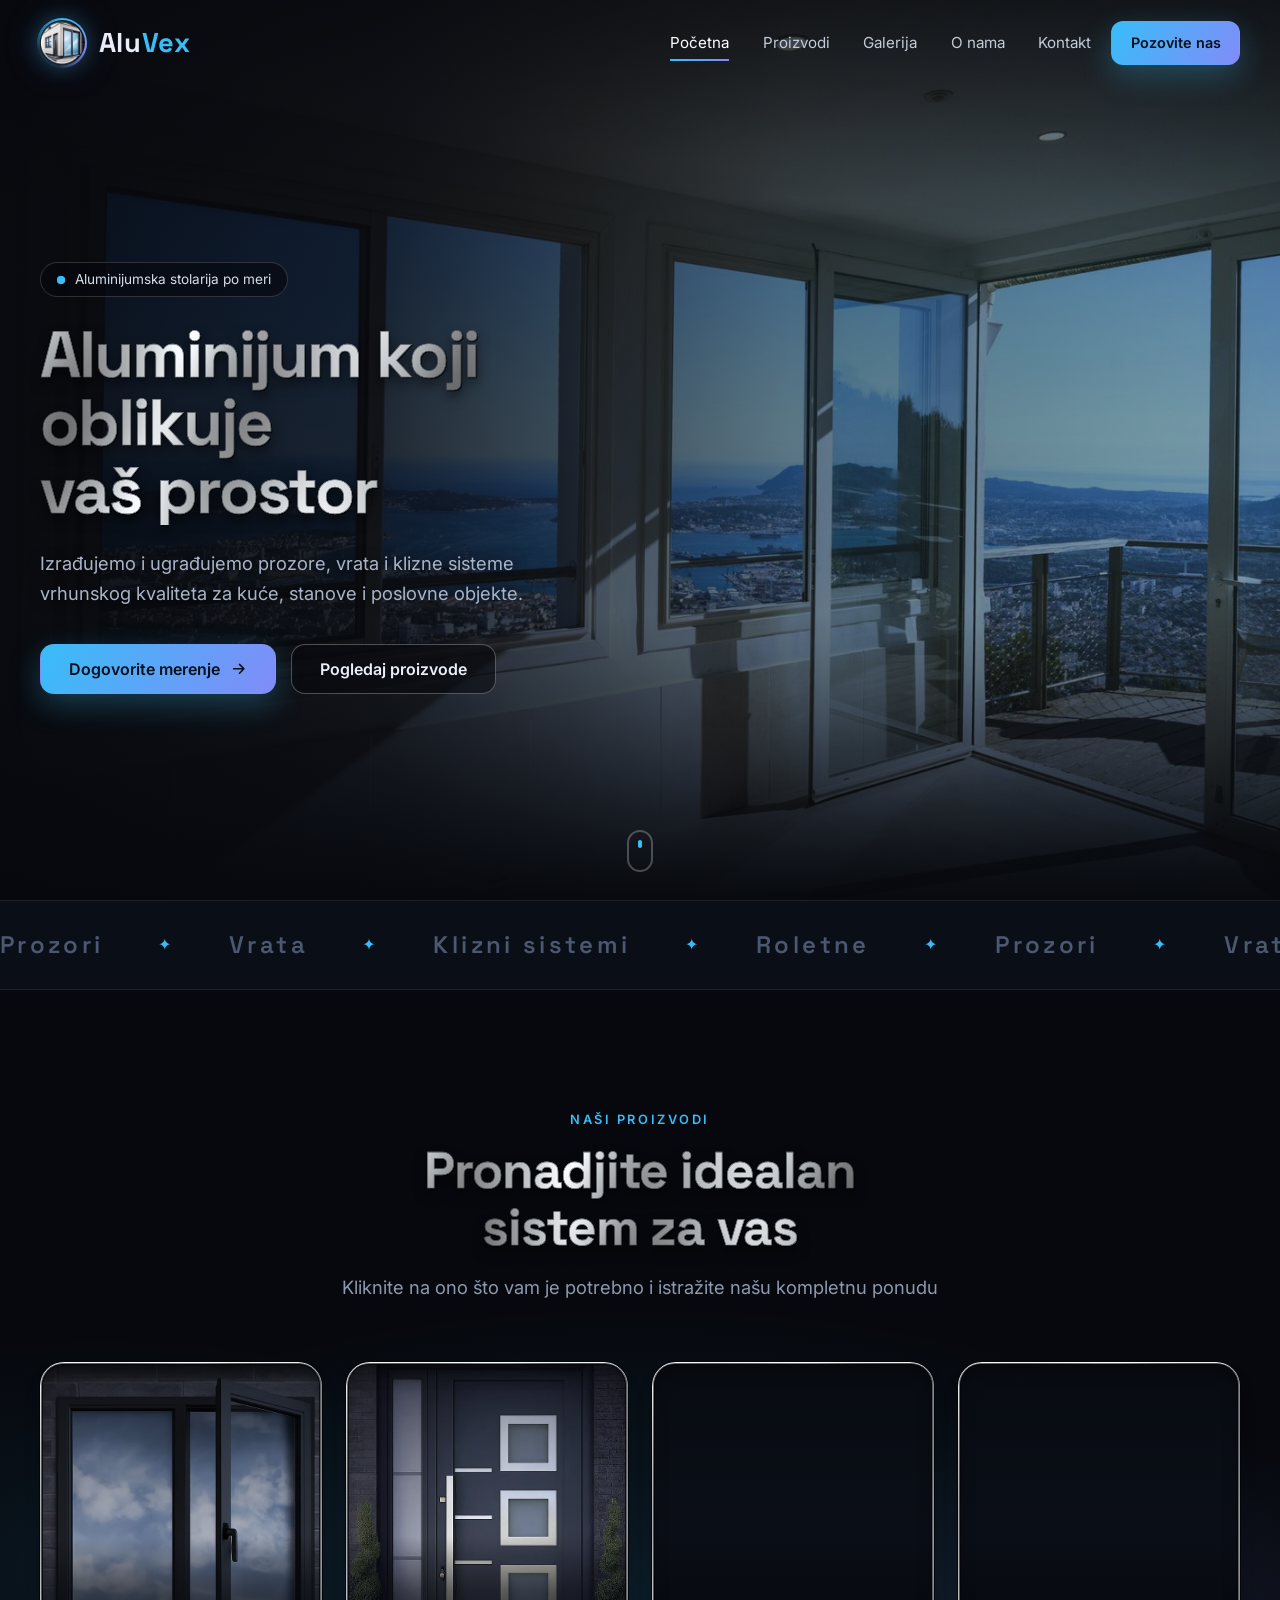
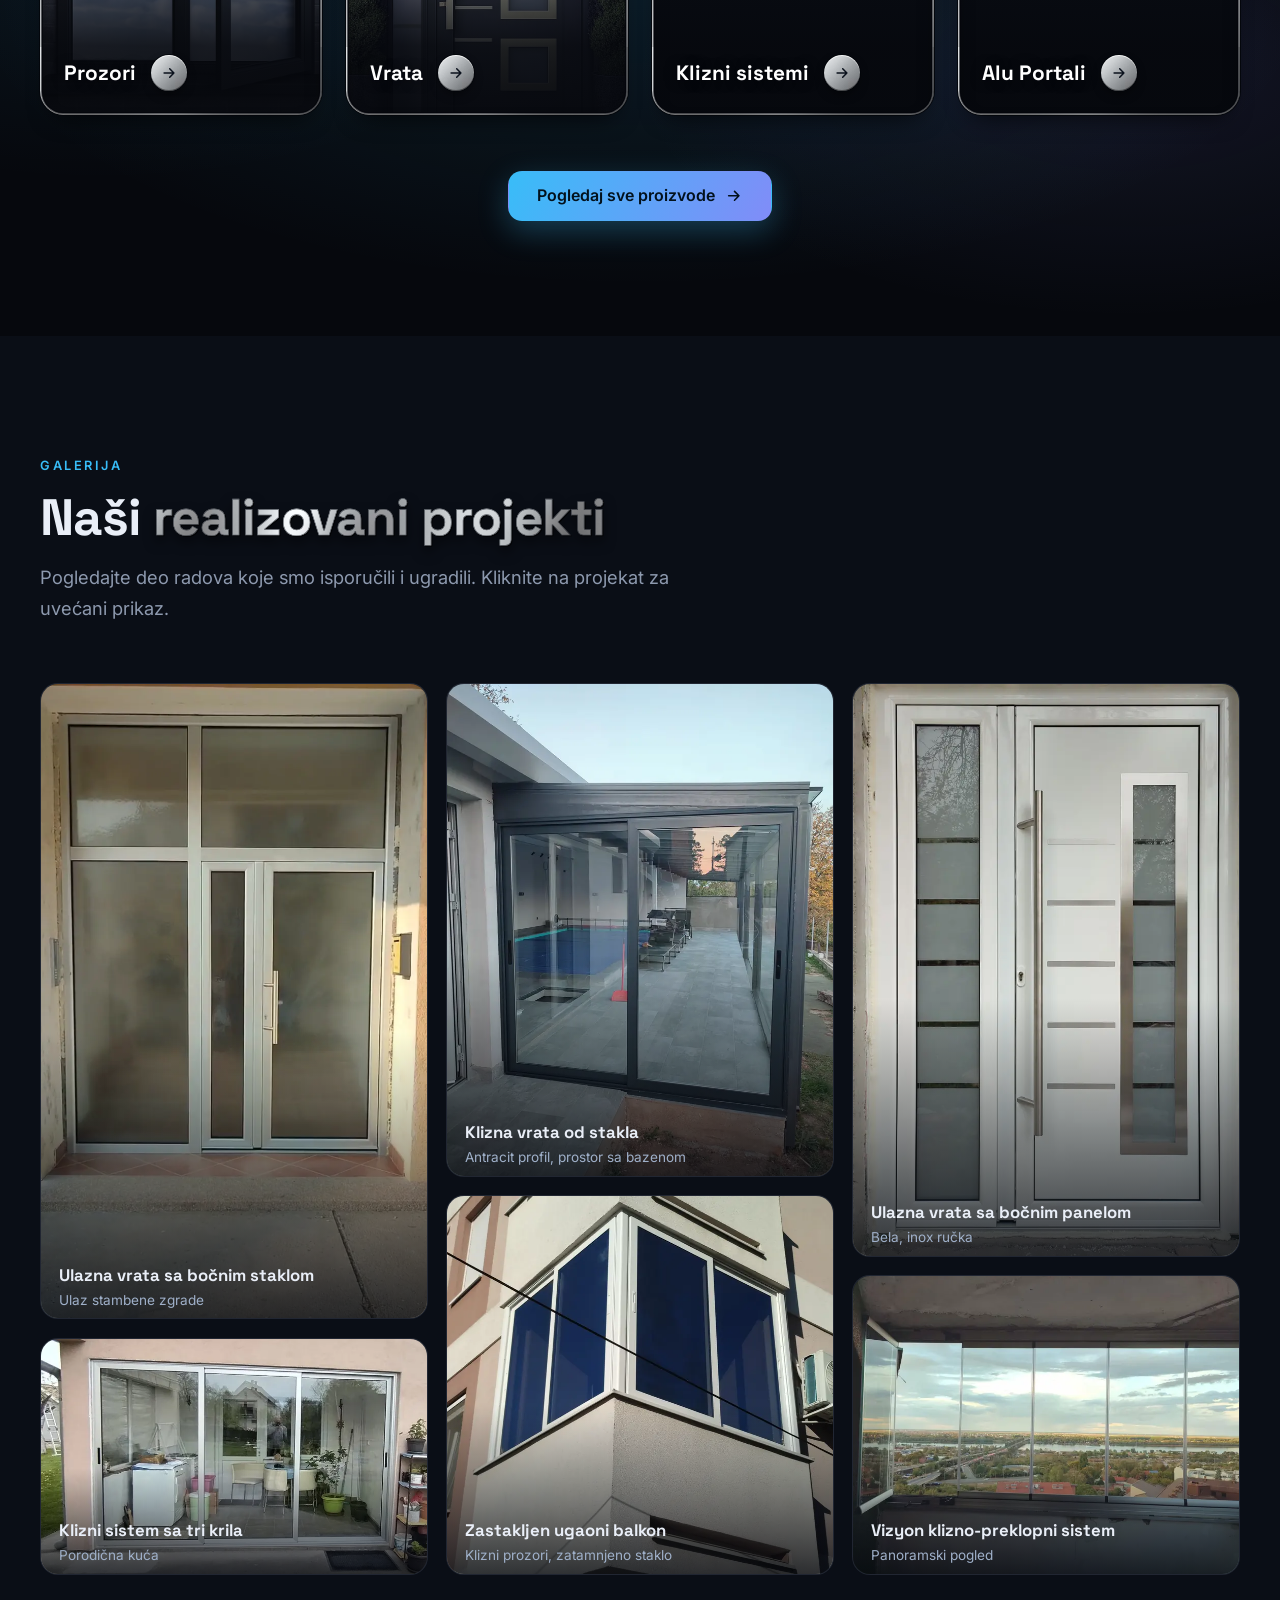
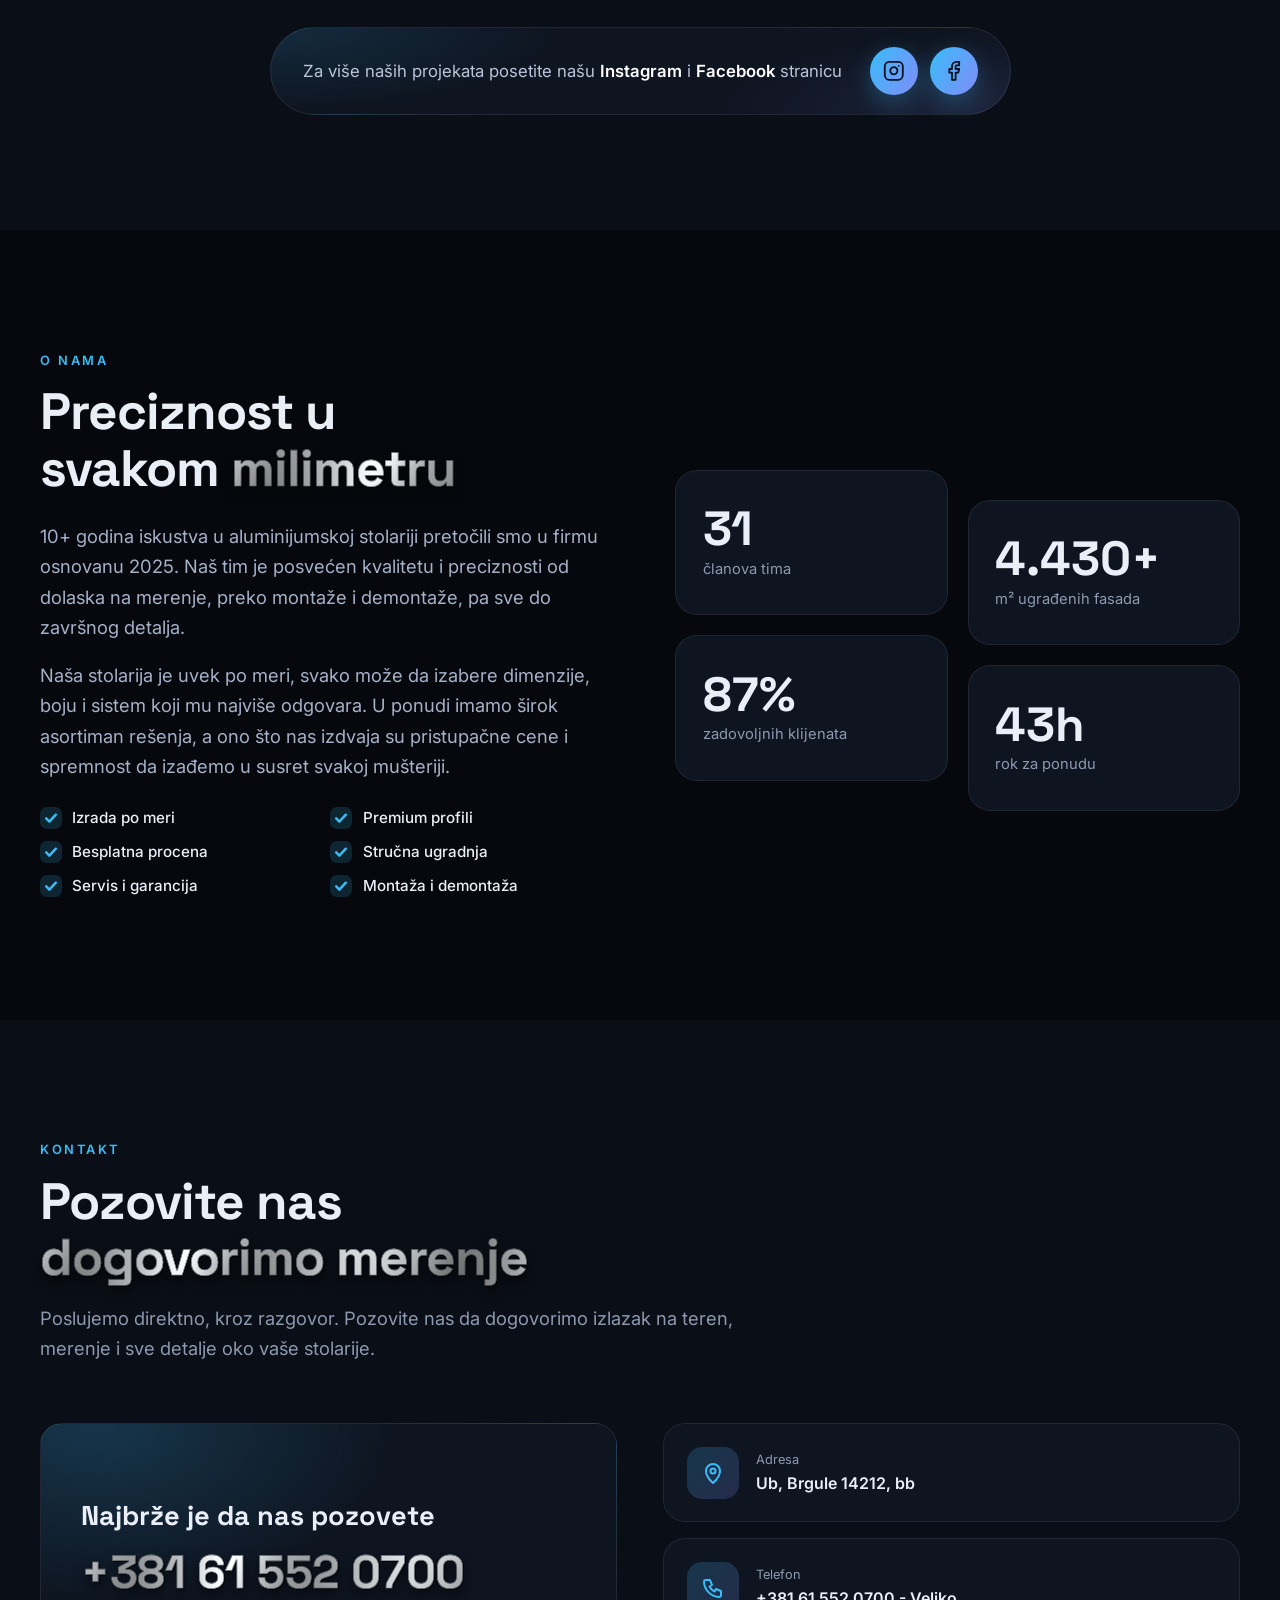
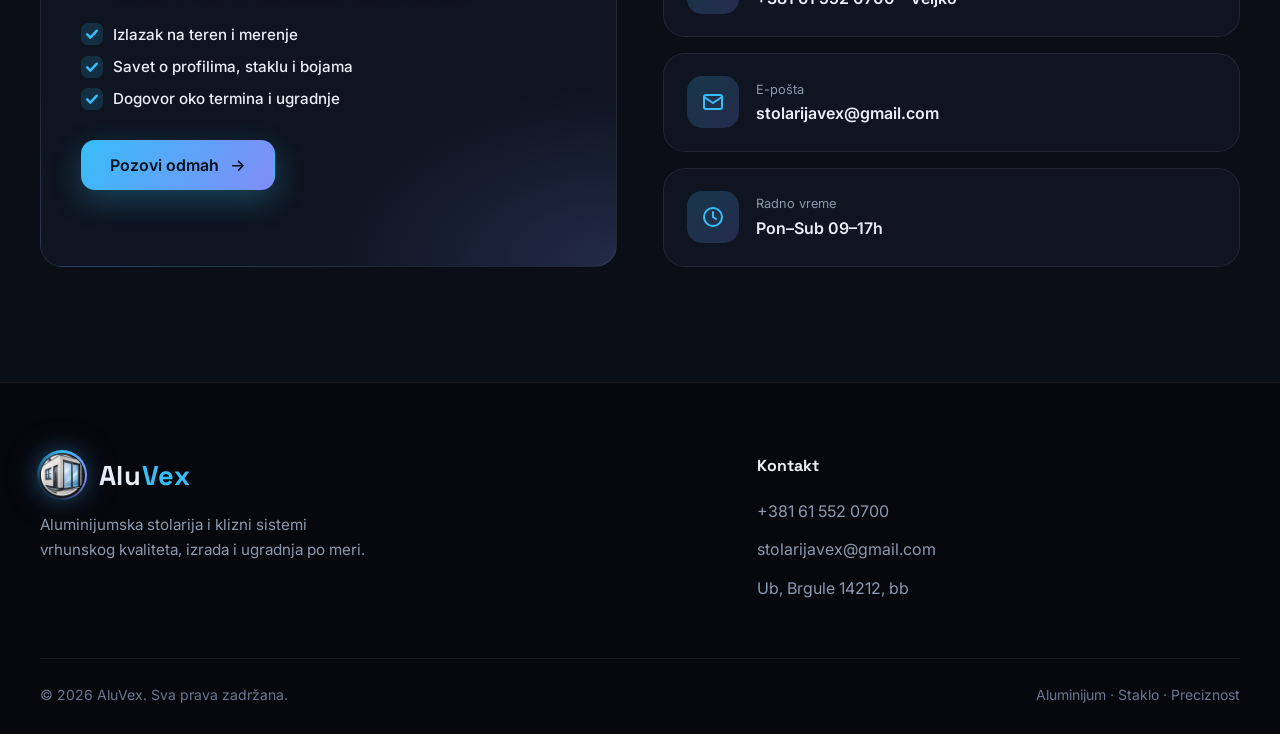
==== commit 5083a610: "ispravke proizvodi sekcije" ====
--- a/index.html
+++ b/index.html
@@ -72,7 +72,7 @@
 
 <!-- ===== PROIZVODI (vodi na drugu stranicu) ===== -->
 <section id="proizvodi">
-  <div class="container reveal">
+  <div class="container reveal sheen-only">
     <div class="sec-head center">
       <span class="tag">Naši proizvodi</span>
       <h2><span class="grad">Pronadjite idealan sistem za vas</span></h2>
--- a/style.css
+++ b/style.css
@@ -208,6 +208,8 @@
 /* ---------- reveal ---------- */
 .reveal{opacity:0;transform:translateY(46px);transition:opacity 1s var(--ease),transform 1s var(--ease)}
 .reveal.in{opacity:1;transform:none}
+.reveal.sheen-only{opacity:1;transform:none;transition:none}   /* sekcija Proizvodi: bez ikakve animacije pojavljivanja */
+.reveal.sheen-only.in .grad{animation:none}   /* ni sjaj naslova ne prelazi preko teksta (naslov je statičan aluminijum) */
 main{overflow-x:clip}
 
 /* ---------- cards ---------- */
@@ -250,7 +252,7 @@
 .pcard .pc-bg{display:block;width:100%;height:100%;object-fit:cover}
 /* uvučeni rub: tamna linija + senka na gornjoj ivici slike i svetla linija na donjoj ivici rama */
 .pcard::before{content:"";position:absolute;pointer-events:none;inset:var(--fw);border-radius:var(--ri);z-index:1;opacity:1;
-  background:linear-gradient(180deg,rgba(6,8,13,.5) 0%,rgba(6,8,13,.14) 30%,rgba(6,8,13,0) 48%),linear-gradient(135deg,rgba(56,189,248,.10),rgba(129,140,248,.12));
+  background:linear-gradient(180deg,rgba(6,8,13,.5) 0%,rgba(6,8,13,.14) 30%,rgba(6,8,13,0) 48%);
   box-shadow:inset 0 0 0 1px rgba(3,5,10,.75),inset 0 10px 18px -6px rgba(0,0,0,.55),0 0 0 1px rgba(3,5,10,.55),0 1px 0 1px rgba(255,255,255,.28);
   transition:none}
 .pcard::after{content:"";position:absolute;left:var(--fw);right:var(--fw);bottom:var(--fw);height:50%;z-index:0;pointer-events:none;border-radius:0 0 var(--ri) var(--ri);
@@ -259,7 +261,8 @@
 .pcard .card-body h3{margin:0;color:#fff;text-shadow:0 1px 12px rgba(3,5,10,.7)}
 /* „Saznaj više“: tekst + okruglo dugme sa strelicom u gradijentu sajta */
 .pcard .more{display:inline-flex;margin:0}
-.pcard .more svg{flex:none;width:2.25rem;height:2.25rem;padding:.6rem;border-radius:50%;color:#02111c;background:linear-gradient(120deg,var(--accent),var(--accent2));box-shadow:0 6px 18px rgba(56,189,248,.35);transition:none}
+.pcard .more svg{flex:none;width:2.25rem;height:2.25rem;padding:.6rem;border-radius:50%;color:#0b121d;background-color:#9aa4b5;background-image:linear-gradient(145deg,rgba(255,255,255,.55) 0%,rgba(255,255,255,0) 40%,rgba(6,8,13,.28) 100%),url('aluminum.jpg');background-size:100% 100%,760px 285px;
+  box-shadow:inset 0 1px 0 rgba(255,255,255,.85),inset 0 -1px 0 rgba(0,0,0,.45),0 0 0 1px rgba(3,5,10,.8),0 5px 12px -4px rgba(0,0,0,.7)}
 @media(hover:hover){a.pcard:hover .more svg{transform:none}}
 @media(hover:hover){a.pcard:hover{box-shadow:var(--pc-sh)}}  /* bez hover efekta: ponovi osnovnu senku (inače je menja opšte .card:hover) */
 
@@ -453,6 +456,8 @@
   .grid-4,.grid-3,.steps,.checks{grid-template-columns:1fr}
   /* kartice proizvoda: tekst centriran */
   .pcard .card-body{justify-content:center}
+  #proizvodi .grid-4{gap:clamp(1.5rem,1rem + 3vw,2rem)}
+  a.pcard{width:min(100%,17.5rem);margin-inline:auto}
   /* galerija = slajder: prevlačenje prstom + automatski */
   .g-grid{display:flex;gap:.9rem;grid-auto-rows:unset;overflow-x:auto;overflow-y:hidden;scroll-snap-type:x mandatory;overscroll-behavior-x:contain;-webkit-overflow-scrolling:touch;scrollbar-width:none;
     margin-inline:calc(-1*var(--gutter));padding:.4rem 11vw .6rem;scroll-padding-inline:11vw}
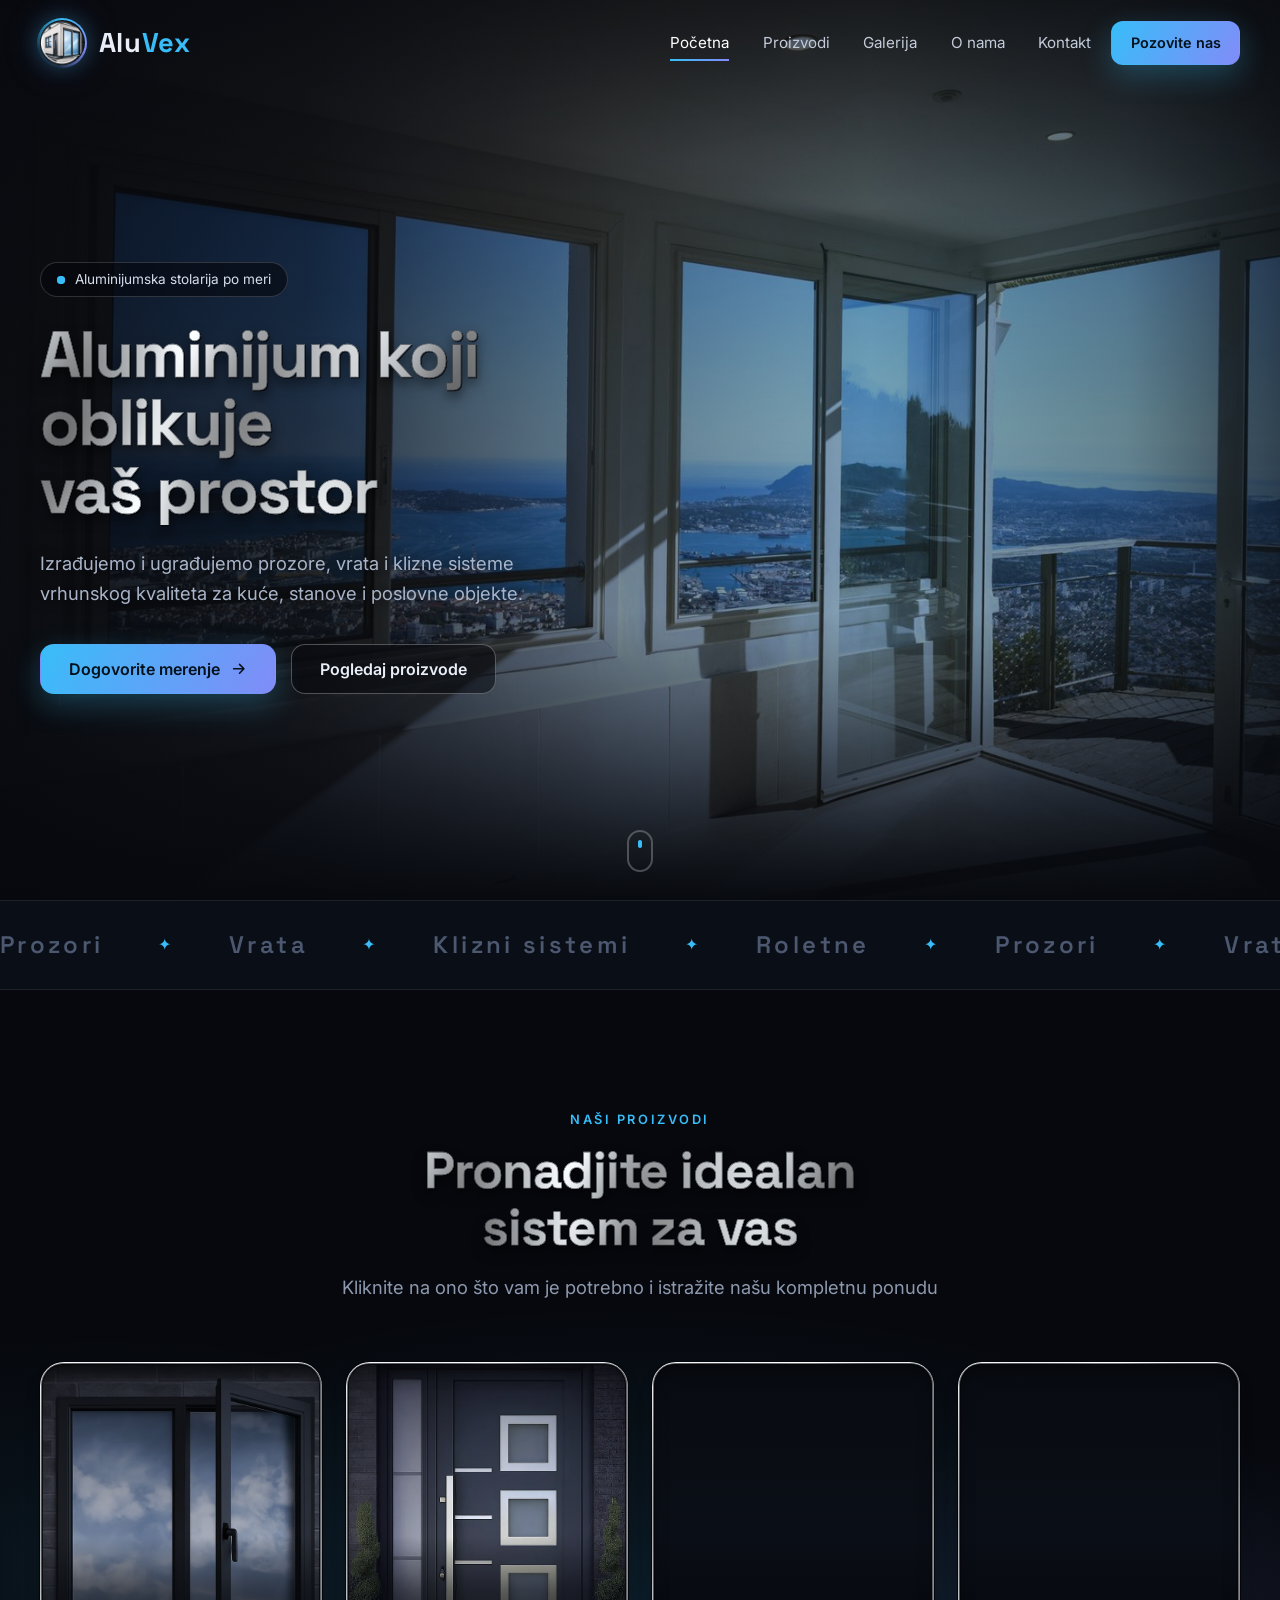
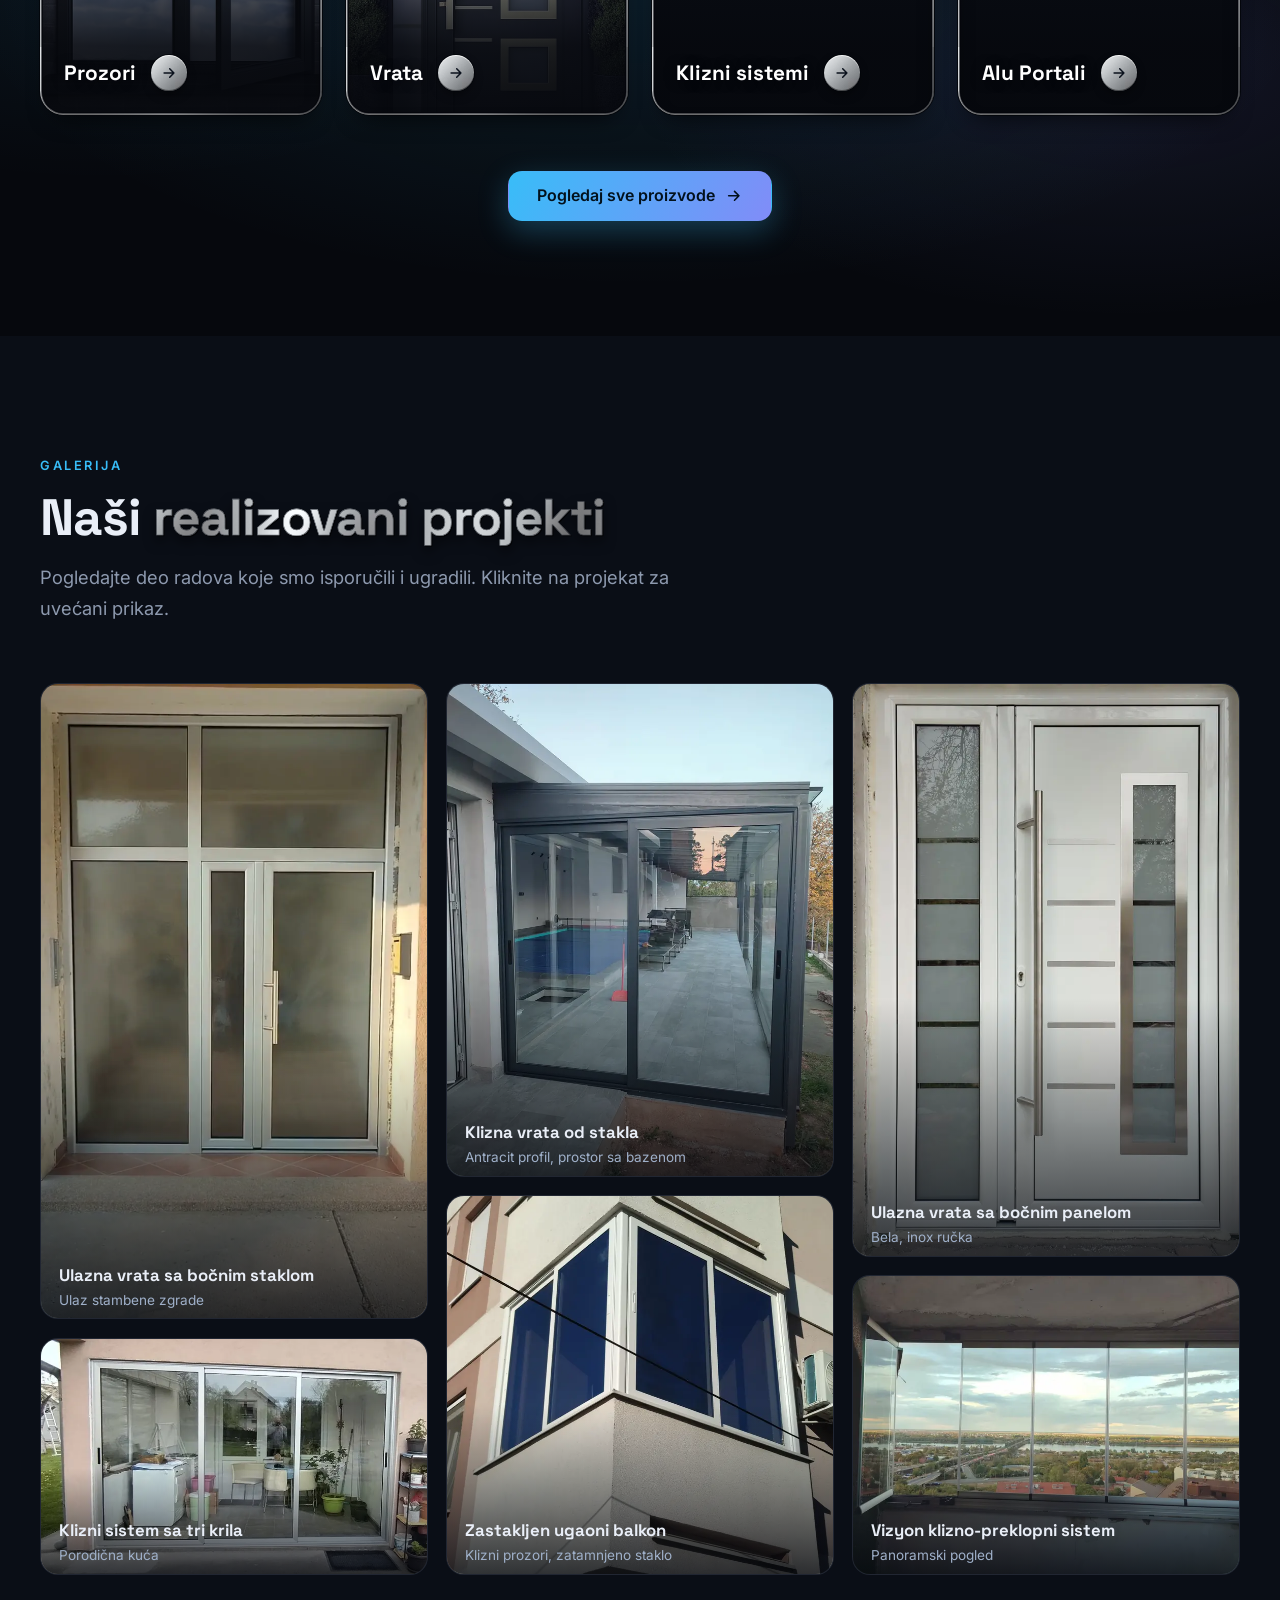
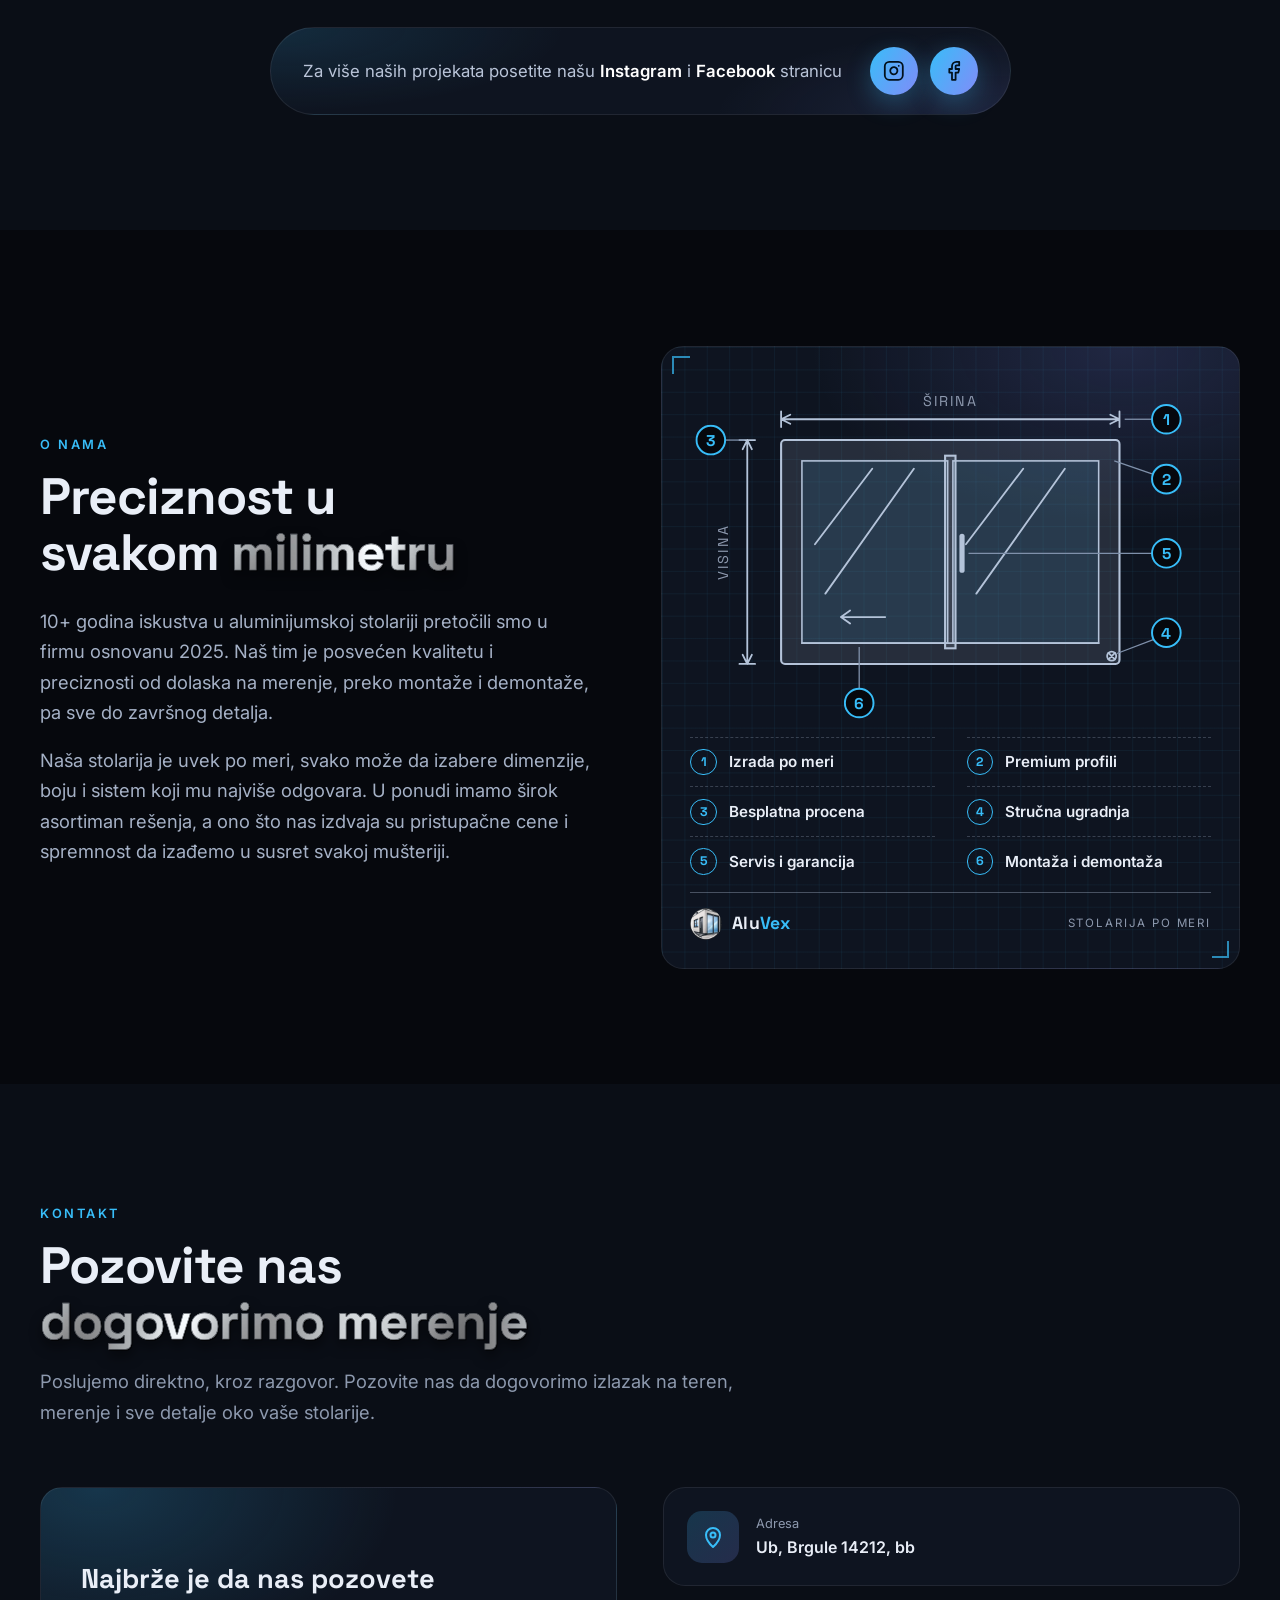
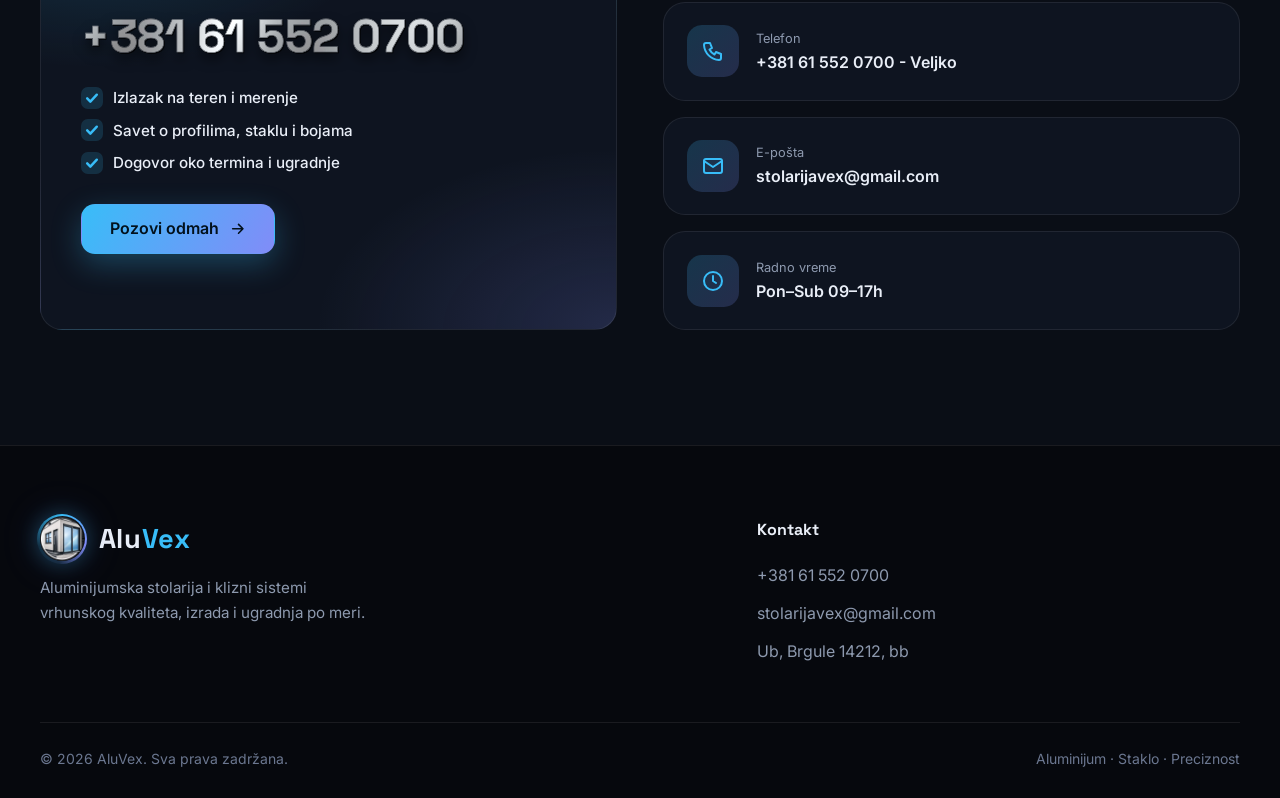
==== commit 15b6fff0: "sredjena sekcija proizvodi na home page-u" ====
--- a/index.html
+++ b/index.html
@@ -170,20 +170,49 @@
   <div class="container about-wrap reveal">
     <div class="about-text">
       <span class="tag">O nama</span>
-      <div class="sec-head" style="margin-bottom:24px"><h2>Preciznost u svakom <span class="grad">milimetru</span></h2></div>
+      <div class="sec-head"><h2>Preciznost u svakom <span class="grad">milimetru</span></h2></div>
       <p>10+ godina iskustva u aluminijumskoj stolariji pretočili smo u firmu osnovanu 2025. Naš tim je posvećen kvalitetu i preciznosti od dolaska na merenje, preko montaže i demontaže, pa sve do završnog detalja.</p>
       <p>Naša stolarija je uvek po meri, svako može da izabere dimenzije, boju i sistem koji mu najviše odgovara. U ponudi imamo širok asortiman rešenja, a ono što nas izdvaja su pristupačne cene i spremnost da izađemo u susret svakoj mušteriji.</p>
-      <ul class="checks">
-        <li>Izrada po meri</li><li>Premium profili</li><li>Besplatna procena</li>
-        <li>Stručna ugradnja</li><li>Servis i garancija</li><li>Montaža i demontaža</li>
-      </ul>
-    </div>
-    <div class="counters">
-      <div class="counter card"><b data-count="35">0</b><span>članova tima</span></div>
-      <div class="counter card"><b data-count="5000" data-suffix="+">0</b><span>m² ugrađenih fasada</span></div>
-      <div class="counter card"><b data-count="98" data-suffix="%">0</b><span>zadovoljnih klijenata</span></div>
-      <div class="counter card"><b data-count="48" data-suffix="h">0</b><span>rok za ponudu</span></div>
-    </div>
+    </div>
+    <figure class="bp">
+        <svg class="bp-svg" viewBox="0 0 400 272" aria-hidden="true" focusable="false">
+          <!-- ram i krila -->
+          <rect class="al" x="70" y="50" width="260" height="172" rx="3"/>
+          <rect class="glass" x="86" y="66" width="112" height="140"/>
+          <rect class="glass" x="202" y="66" width="112" height="140"/>
+          <rect class="al" x="196" y="62" width="8" height="148"/>
+          <path class="ln" pathLength="1" d="M96 130L140 72M104 168L172 72M212 130L256 72M220 168L288 72"/>
+          <rect x="207" y="122" width="4" height="30" rx="2" fill="#b4c3d9"/>
+          <path class="ln" pathLength="1" d="M86 206h228"/>
+          <path class="ln" pathLength="1" d="M150 186h-34m0 0l7-5m-7 5l7 5"/>
+          <circle class="ln" pathLength="1" cx="324" cy="216" r="3.5"/>
+          <path class="ln" pathLength="1" d="M321.5 213.5l5 5m0-5l-5 5"/>
+          <!-- kote -->
+          <path class="ln" pathLength="1" d="M70 34H330M70 28v12M330 28v12M70 34l7-3.5M70 34l7 3.5M330 34l-7-3.5M330 34l-7 3.5"/>
+          <path class="ln" pathLength="1" d="M44 50V222M38 50h12M38 222h12M44 50l-3.5 7M44 50l3.5 7M44 222l-3.5-7M44 222l3.5-7"/>
+          <text x="200" y="24" text-anchor="middle">širina</text>
+          <text transform="translate(29 136) rotate(-90)" text-anchor="middle">visina</text>
+          <!-- pozicije -->
+          <g class="mk m1"><path class="lead" d="M355 34H334"/><circle cx="366" cy="34" r="11"/><text x="366" y="38.5">1</text></g>
+          <g class="mk m2"><path class="lead" d="M355 76L326 66"/><circle cx="366" cy="80" r="11"/><text x="366" y="84.5">2</text></g>
+          <g class="mk m3"><path class="lead" d="M27 50H42"/><circle cx="16" cy="50" r="11"/><text x="16" y="54.5">3</text></g>
+          <g class="mk m4"><path class="lead" d="M357 203L328 214"/><circle cx="366" cy="198" r="11"/><text x="366" y="202.5">4</text></g>
+          <g class="mk m5"><path class="lead" d="M355 137H214"/><circle cx="366" cy="137" r="11"/><text x="366" y="141.5">5</text></g>
+          <g class="mk m6"><path class="lead" d="M130 241V209"/><circle cx="130" cy="252" r="11"/><text x="130" y="256.5">6</text></g>
+        </svg>
+        <ol class="spec">
+          <li><span class="n">1</span>Izrada po meri</li>
+          <li><span class="n">2</span>Premium profili</li>
+          <li><span class="n">3</span>Besplatna procena</li>
+          <li><span class="n">4</span>Stručna ugradnja</li>
+          <li><span class="n">5</span>Servis i garancija</li>
+          <li><span class="n">6</span>Montaža i demontaža</li>
+        </ol>
+        <div class="bp-title">
+          <span class="bp-brand"><img src="aluvex-logo.png" alt="" width="64" height="64" loading="lazy" decoding="async"><span>Alu<b>Vex</b></span></span>
+          <small>Stolarija po meri</small>
+        </div>
+    </figure>
   </div>
 </section>
 
--- a/style.css
+++ b/style.css
@@ -128,10 +128,10 @@
     radial-gradient(900px 700px at 10% 90%,rgba(129,140,248,.18),transparent 60%),
     linear-gradient(180deg,#070a12,#06080d)}
 /* hero pozadina: fotografija + overlay u bojama sajta (tamnije levo gde je tekst, svetlije desno gde se slika vidi) */
-.hero .hero-bg{background:url('hero-photo.jpg') 62% center/cover no-repeat,var(--bg)}
+.hero .hero-bg{background:url('hero-photo.jpg') 50% center/cover no-repeat,var(--bg)}
 @media(min-width:1441px){.hero .hero-bg{background-image:url('hero-photo-xl.jpg')}}
 .hero .hero-bg::after{content:"";position:absolute;inset:0;background:
-  linear-gradient(90deg,rgba(6,8,13,.94) 0%,rgba(6,8,13,.84) 30%,rgba(6,8,13,.50) 62%,rgba(6,8,13,.34) 100%),
+  linear-gradient(90deg,rgba(6,8,13,.90) 0%,rgba(6,8,13,.78) 24%,rgba(6,8,13,.46) 48%,rgba(6,8,13,.30) 68%,rgba(6,8,13,.46) 88%,rgba(6,8,13,.72) 100%),
   linear-gradient(180deg,rgba(6,8,13,.58) 0%,rgba(6,8,13,0) 22%,rgba(6,8,13,0) 68%,rgba(6,8,13,.97) 100%),
   radial-gradient(900px 640px at 82% 40%,rgba(56,189,248,.16),transparent 65%),
   radial-gradient(760px 520px at 8% 100%,rgba(129,140,248,.20),transparent 65%)}
@@ -314,18 +314,57 @@
 .lb-close{top:max(1.25rem,env(safe-area-inset-top));right:max(1.25rem,env(safe-area-inset-right))}
 .lb-prev{left:max(1.25rem,env(safe-area-inset-left));top:50%}.lb-next{right:max(1.25rem,env(safe-area-inset-right));top:50%}
 
-/* ---------- o nama ---------- */
-.about-wrap{display:grid;grid-template-columns:1fr 1fr;gap:clamp(2.5rem,1rem + 5vw,4.4rem);align-items:center}
+/* ---------- o nama ----------
+   Tehnički crtež: tekst levo, desno „nacrt“ prozora sa numerisanim pozicijama
+   koje odgovaraju listi prednosti ispod crteža (iste brojke 1–6). */
+.about-wrap{display:grid;grid-template-columns:1fr 1.05fr;gap:clamp(2.5rem,1rem + 5vw,4.4rem);align-items:center}
 .about-text .sec-head{margin-bottom:1.5rem}
 .about-text p{color:#a5b1c6;margin-bottom:1.1rem;font-size:var(--fs-lead)}
-.checks{display:grid;grid-template-columns:1fr 1fr;gap:.75rem 1rem;margin:1.6rem 0 .5rem}
-.checks li{display:flex;gap:.65rem;align-items:center;font-weight:500;font-size:.95rem;line-height:1.35}
-.checks li::before,.call-list li::before{content:"";flex:none;width:22px;height:22px;border-radius:7px;background:rgba(56,189,248,.16) url("data:image/svg+xml,%3Csvg xmlns='http://www.w3.org/2000/svg' viewBox='0 0 16 16'%3E%3Cpath d='M4.5 8.3l2.3 2.3 4.7-5' fill='none' stroke='%2338bdf8' stroke-width='1.8' stroke-linecap='round' stroke-linejoin='round'/%3E%3C/svg%3E") center/cover}
-.counters{display:grid;grid-template-columns:1fr 1fr;gap:clamp(.75rem,.5rem + 1vw,1.25rem)}
-.counter{padding:clamp(1.25rem,.8rem + 1.6vw,2.1rem) clamp(1rem,.7rem + 1.2vw,1.75rem)}
-.counter b{display:block;font-family:var(--display);font-size:clamp(2rem,1.5rem + 2vw,3rem);line-height:1.05;position:relative;z-index:2}
-.counter span{color:var(--muted);font-size:.92rem;line-height:1.4;position:relative;z-index:2}
-.counter:nth-child(2),.counter.reveal.in:nth-child(2),.counter:nth-child(4),.counter.reveal.in:nth-child(4){transform:translateY(30px)}
+.bp{position:relative;margin:0;padding:clamp(1rem,.7rem + 1.4vw,1.75rem);border-radius:var(--radius);border:1px solid var(--line);
+  background:linear-gradient(rgba(56,189,248,.06) 1px,transparent 1px) 0 0/1.4rem 1.4rem,linear-gradient(90deg,rgba(56,189,248,.06) 1px,transparent 1px) 0 0/1.4rem 1.4rem,radial-gradient(28rem 16rem at 80% 0%,rgba(129,140,248,.16),transparent 70%),var(--card)}
+.bp::before,.bp::after{content:"";position:absolute;width:1.1rem;height:1.1rem;border:2px solid var(--accent);opacity:.7;pointer-events:none}
+.bp::before{top:.6rem;left:.6rem;border-right:0;border-bottom:0}
+.bp::after{right:.6rem;bottom:.6rem;border-left:0;border-top:0}
+.bp-svg{display:block;width:100%;height:auto}
+.bp-svg .ln{fill:none;stroke:#b4c3d9;stroke-width:1.4;stroke-linecap:round;stroke-linejoin:round;stroke-dasharray:1;stroke-dashoffset:1}
+.bp-svg .lead{fill:none;stroke:#7f90aa;stroke-width:1}
+.bp-svg .glass{fill:rgba(56,189,248,.09);stroke:#b4c3d9;stroke-width:1.2}
+.bp-svg .al{fill:rgba(180,195,217,.14);stroke:#b4c3d9;stroke-width:1.6}
+.bp-svg text{font-family:var(--display);font-size:11px;fill:#8d99ae;letter-spacing:.14em;text-transform:uppercase}
+.bp-svg .mk{opacity:0}
+.bp-svg .mk circle{fill:var(--bg);stroke:var(--accent);stroke-width:1.5;transition:fill .3s}
+.bp-svg .mk text{font-size:12px;font-weight:700;fill:var(--accent);text-anchor:middle;letter-spacing:0;transition:fill .3s}
+/* nacrt se „crta“ kad se sekcija pojavi, pa se pojave pozicije (jednom, bez beskonačne animacije) */
+.reveal.in .bp-svg .ln{animation:bpDraw 1.7s var(--ease) .4s forwards}
+.reveal.in .bp-svg .mk{animation:bpIn .5s ease forwards}
+.reveal.in .bp-svg .m1{animation-delay:1.5s}.reveal.in .bp-svg .m2{animation-delay:1.62s}.reveal.in .bp-svg .m3{animation-delay:1.74s}
+.reveal.in .bp-svg .m4{animation-delay:1.86s}.reveal.in .bp-svg .m5{animation-delay:1.98s}.reveal.in .bp-svg .m6{animation-delay:2.1s}
+@keyframes bpDraw{to{stroke-dashoffset:0}}
+@keyframes bpIn{to{opacity:1}}
+.spec{display:grid;grid-template-columns:1fr 1fr;gap:0 clamp(1rem,.5rem + 2vw,2rem);margin-top:.5rem}
+.spec li{display:flex;align-items:center;gap:.75rem;padding:.7rem 0;border-top:1px dashed rgba(180,195,217,.25);font-weight:600;font-size:.95rem;line-height:1.3}
+.spec .n{flex:none;display:grid;place-items:center;width:1.65rem;height:1.65rem;border-radius:50%;border:1.5px solid var(--accent);color:var(--accent);font-family:var(--display);font-size:.78rem;font-weight:700;transition:background .3s,color .3s}
+.bp-title{display:flex;align-items:center;justify-content:space-between;gap:1rem;margin-top:.4rem;padding-top:.9rem;border-top:1px solid rgba(180,195,217,.35)}
+.bp-brand{display:flex;align-items:center;gap:.6rem;font-family:var(--display);font-weight:700;font-size:1.1rem;letter-spacing:.02em;line-height:1}
+.bp-brand img{width:2rem;height:2rem;border-radius:50%}
+.bp-brand b{color:var(--accent)}
+.bp-title small{color:var(--muted);font-size:.72rem;letter-spacing:.16em;text-transform:uppercase}
+@media(hover:hover){
+  .spec li:hover .n{background:var(--accent);color:#02111c}
+  .bp:has(.spec li:nth-child(1):hover) .m1 circle{fill:var(--accent)}
+  .bp:has(.spec li:nth-child(1):hover) .m1 text{fill:#02111c}
+  .bp:has(.spec li:nth-child(2):hover) .m2 circle{fill:var(--accent)}
+  .bp:has(.spec li:nth-child(2):hover) .m2 text{fill:#02111c}
+  .bp:has(.spec li:nth-child(3):hover) .m3 circle{fill:var(--accent)}
+  .bp:has(.spec li:nth-child(3):hover) .m3 text{fill:#02111c}
+  .bp:has(.spec li:nth-child(4):hover) .m4 circle{fill:var(--accent)}
+  .bp:has(.spec li:nth-child(4):hover) .m4 text{fill:#02111c}
+  .bp:has(.spec li:nth-child(5):hover) .m5 circle{fill:var(--accent)}
+  .bp:has(.spec li:nth-child(5):hover) .m5 text{fill:#02111c}
+  .bp:has(.spec li:nth-child(6):hover) .m6 circle{fill:var(--accent)}
+  .bp:has(.spec li:nth-child(6):hover) .m6 text{fill:#02111c}
+}
+.call-list li::before{content:"";flex:none;width:22px;height:22px;border-radius:7px;background:rgba(56,189,248,.16) url("data:image/svg+xml,%3Csvg xmlns='http://www.w3.org/2000/svg' viewBox='0 0 16 16'%3E%3Cpath d='M4.5 8.3l2.3 2.3 4.7-5' fill='none' stroke='%2338bdf8' stroke-width='1.8' stroke-linecap='round' stroke-linejoin='round'/%3E%3C/svg%3E") center/cover}
 
 /* ---------- kontakt ---------- */
 .contact{background:var(--bg2)}
@@ -414,7 +453,6 @@
   .hero-wrap,.about-wrap,.contact-wrap,.demo-wrap{grid-template-columns:1fr}
   .grid-4,.grid-3{grid-template-columns:repeat(2,1fr)}
   .steps{grid-template-columns:repeat(2,1fr);row-gap:2.75rem}.steps::before{display:none}
-  .counter:nth-child(2),.counter.reveal.in:nth-child(2),.counter:nth-child(4),.counter.reveal.in:nth-child(4){transform:none}
 
   /* centriranje */
   .hero-text{margin-inline:auto;text-align:center}
@@ -422,8 +460,7 @@
   .hero-cta{justify-content:center}
   .sec-head{margin-inline:auto;text-align:center}
   .about-text{text-align:center}
-  .checks{max-width:30rem;margin-inline:auto;text-align:left}
-  .counters{max-width:34rem;margin-inline:auto;width:100%}
+  .bp{width:100%;max-width:36rem;margin-inline:auto}
   .call-card{text-align:center;align-items:center}
   .call-list{justify-items:start;width:fit-content;max-width:100%;margin-inline:auto}
   .info-list{grid-template-columns:repeat(auto-fit,minmax(min(100%,16rem),1fr))}
@@ -434,6 +471,11 @@
   .foot .logo{justify-content:center}
   .foot p{margin-inline:auto}
   .copy{justify-content:center;text-align:center}
+}
+
+/* ---- tablet (601–1040px): 2 kartice u redu, manje i sa većim razmakom ---- */
+@media(min-width:601px) and (max-width:1040px){
+  #proizvodi .grid-4{grid-template-columns:repeat(2,minmax(0,17.5rem));justify-content:center;gap:clamp(1.75rem,1rem + 3vw,2.75rem)}
 }
 
 /* ---- burger meni (<=900px) ---- */
@@ -453,7 +495,8 @@
 /* ---- telefoni (<=600px) ---- */
 @media(max-width:600px){
   :root{--logo-size:2.5rem}
-  .grid-4,.grid-3,.steps,.checks{grid-template-columns:1fr}
+  .grid-4,.grid-3,.steps{grid-template-columns:1fr}
+  .spec{grid-template-columns:1fr}
   /* kartice proizvoda: tekst centriran */
   .pcard .card-body{justify-content:center}
   #proizvodi .grid-4{gap:clamp(1.5rem,1rem + 3vw,2rem)}
@@ -489,7 +532,6 @@
 /* ---- vrlo uski ekrani (<=360px) ---- */
 @media(max-width:360px){
   :root{--gutter:1rem}
-  .counters{grid-template-columns:1fr}
   .btn{padding-inline:1.25rem}
 }
 
@@ -520,12 +562,16 @@
 
 /* ==========================================================
    MOBILNI / TABLET (<=1040px): hero fotografija je pozadina cele hero sekcije,
-   preko nje tamni overlay u bojama sajta za maksimalnu čitljivost teksta
+   preko nje tamni overlay u bojama sajta za maksimalnu čitljivost teksta.
+   Tablet (601–1040px): slika centrirana. Telefon (<=600px): slika pomerena udesno.
    ========================================================== */
 @media(max-width:1040px){
-  .hero .hero-bg{background:url('hero-photo.jpg') 96% 50%/auto 78% no-repeat,var(--bg)}
+  .hero .hero-bg{background:url('hero-photo.jpg') 50% 50%/cover no-repeat,var(--bg)}
   .hero .hero-bg::after{background:
     linear-gradient(180deg,rgba(6,8,13,1) 0%,rgba(6,8,13,1) 11%,rgba(6,8,13,.6) 30%,rgba(6,8,13,.64) 62%,rgba(6,8,13,.82) 80%,rgba(6,8,13,1) 90%,rgba(6,8,13,1) 100%),
     radial-gradient(120% 60% at 90% 0%,rgba(56,189,248,.22),transparent 60%),
     radial-gradient(120% 60% at 0% 100%,rgba(129,140,248,.24),transparent 60%)}
 }
+@media(max-width:600px){
+  .hero .hero-bg{background-size:auto 78%;background-position:96% 50%}
+}
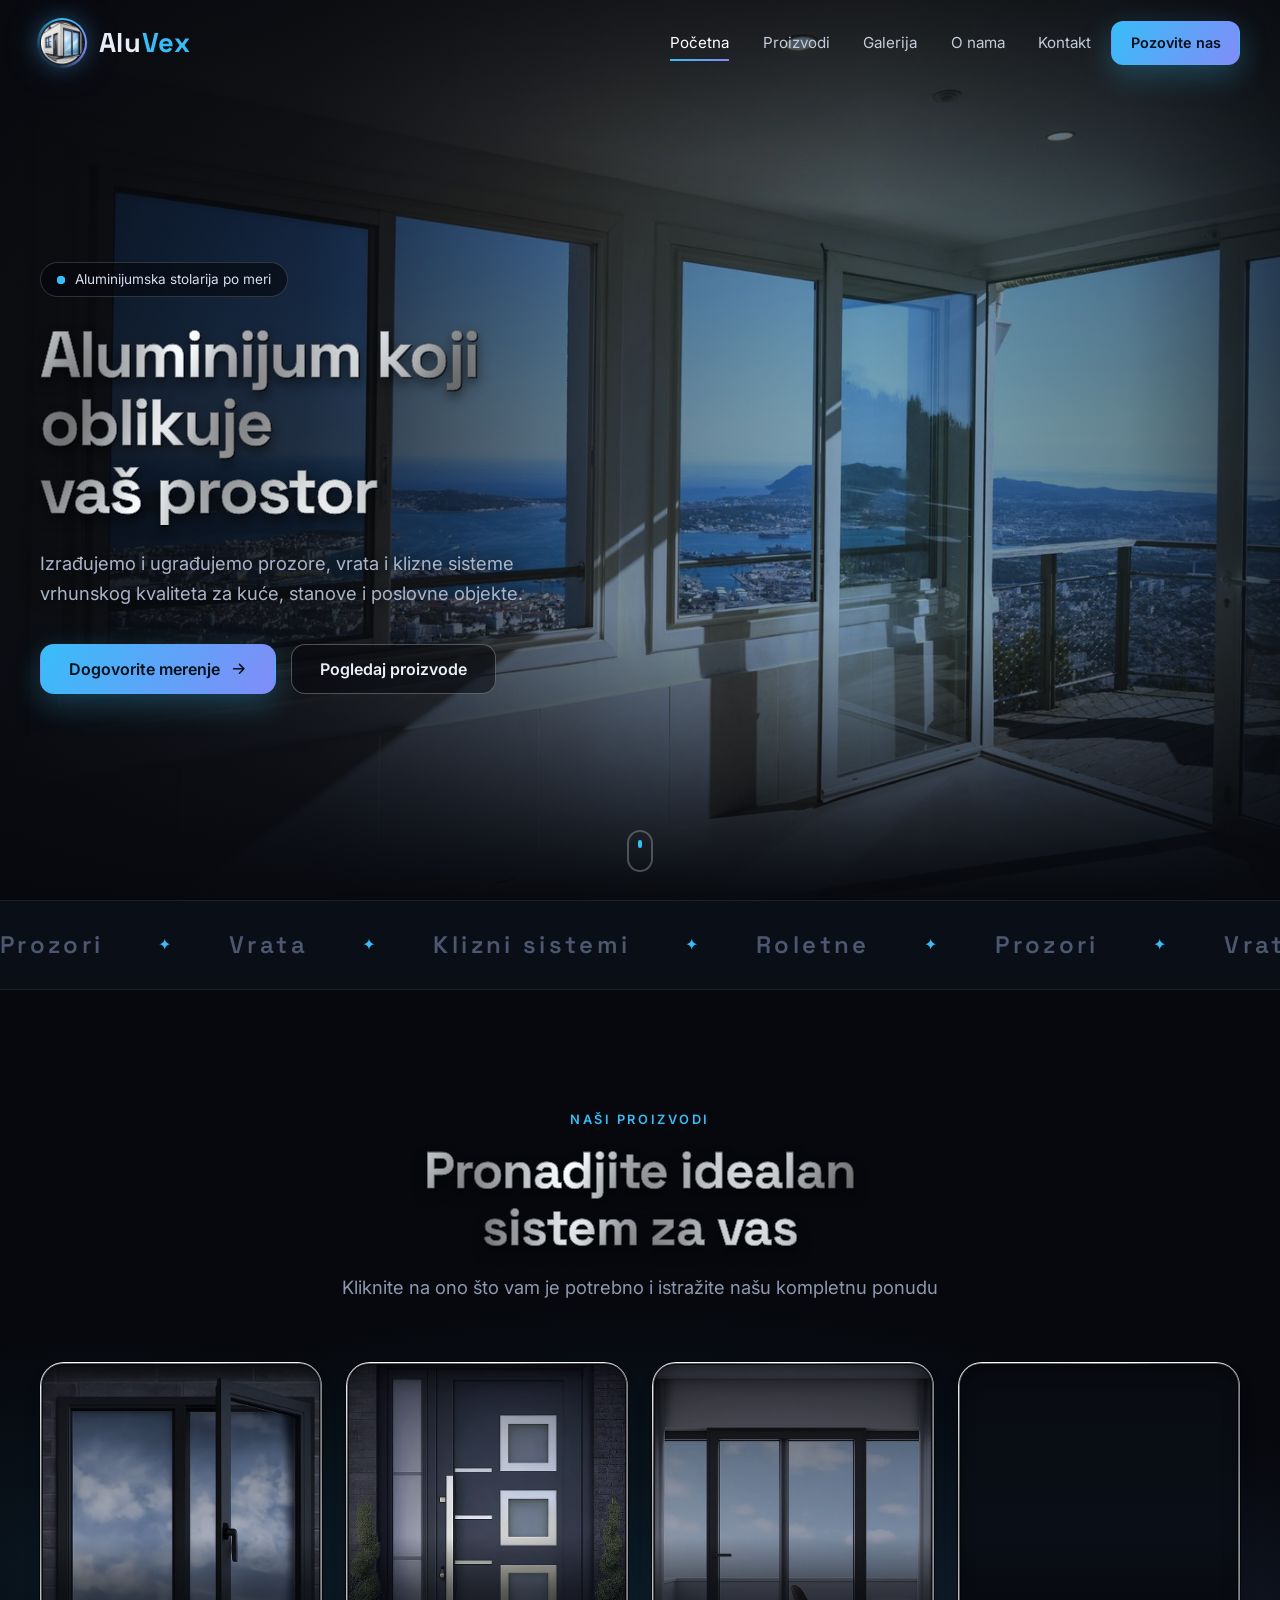
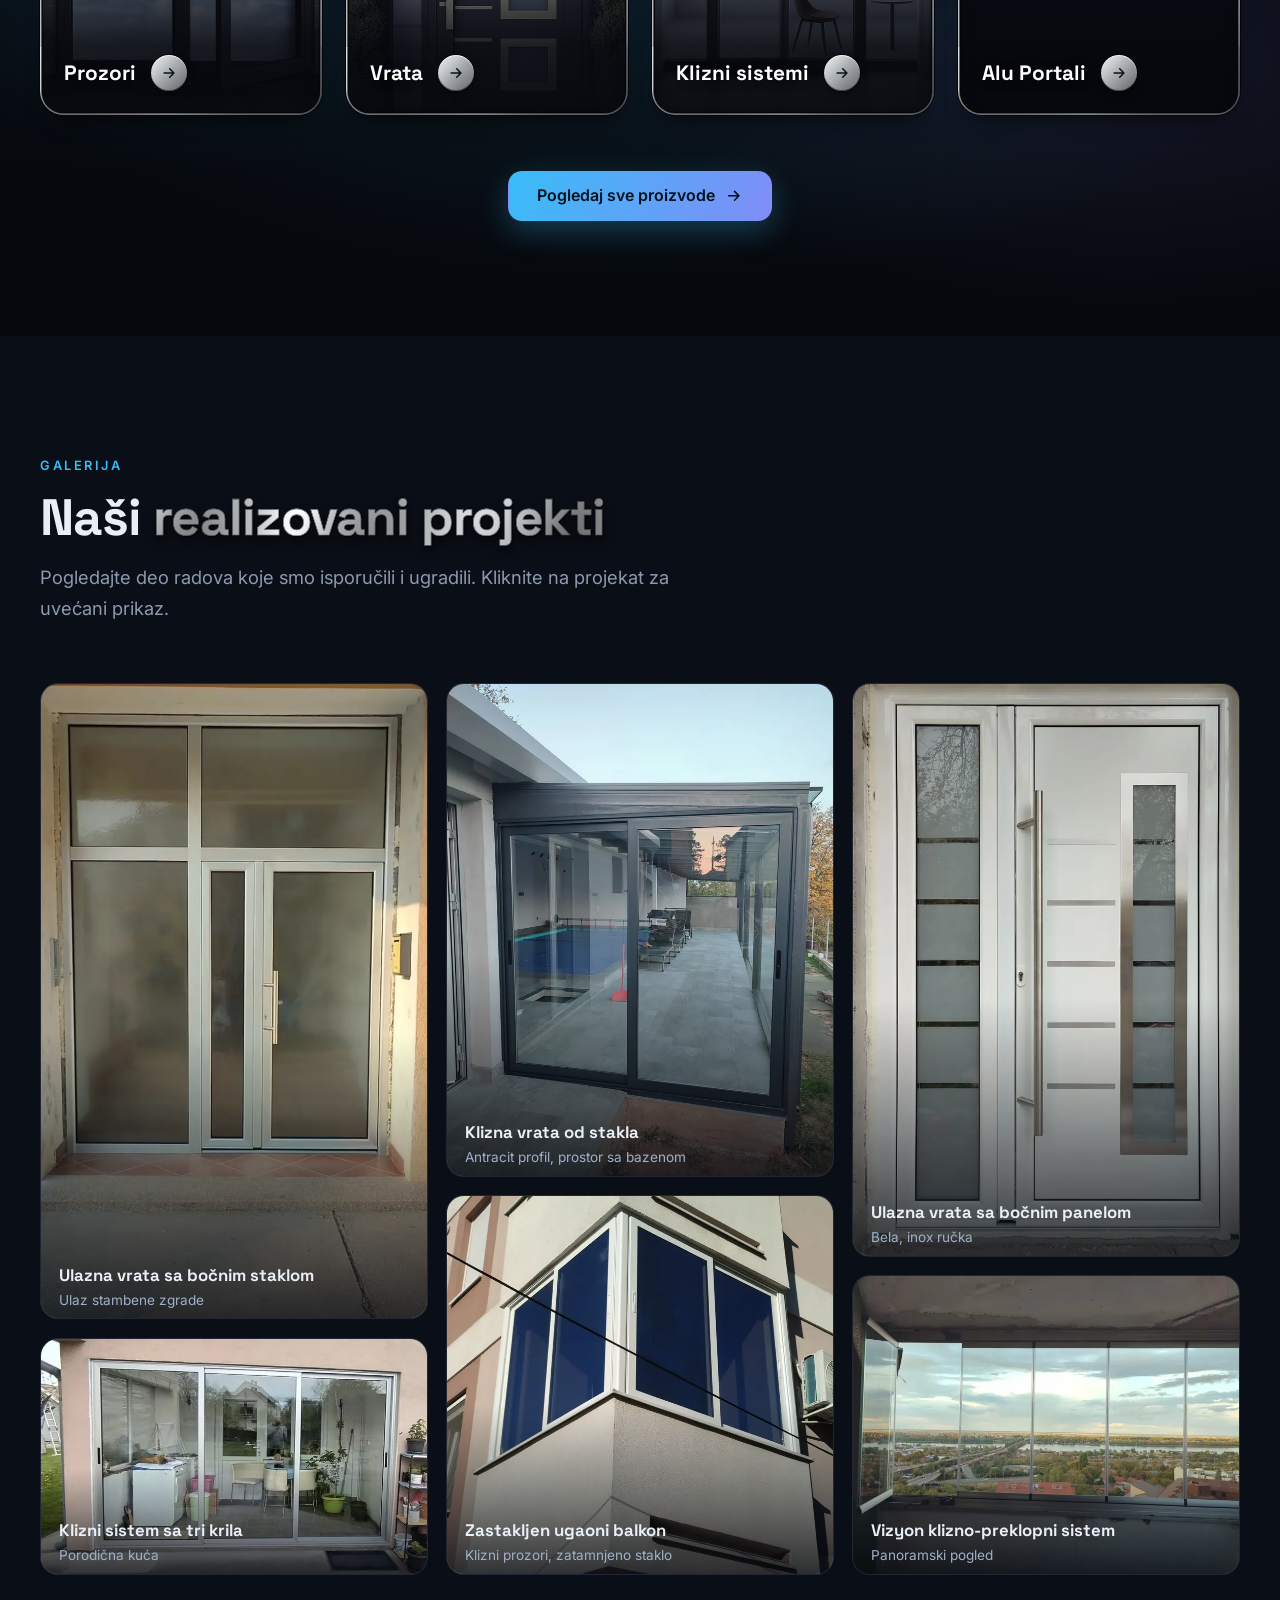
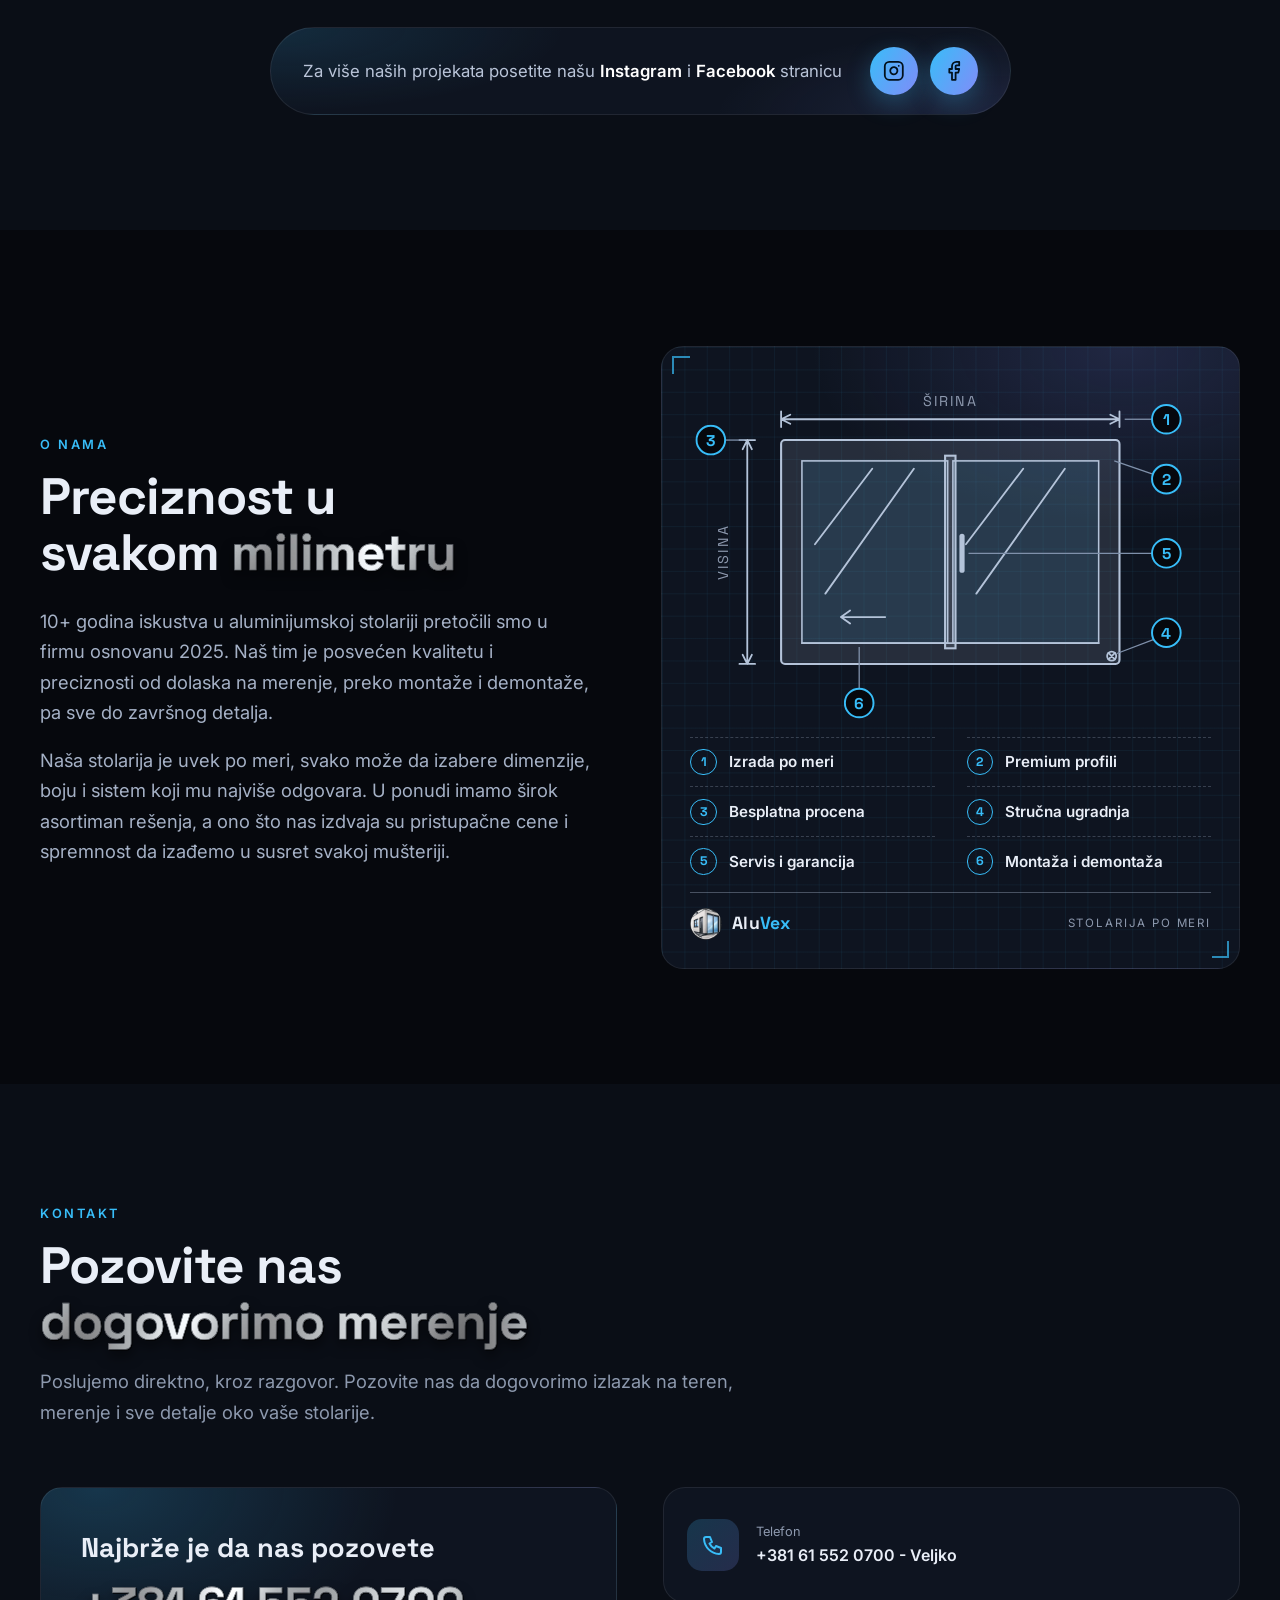
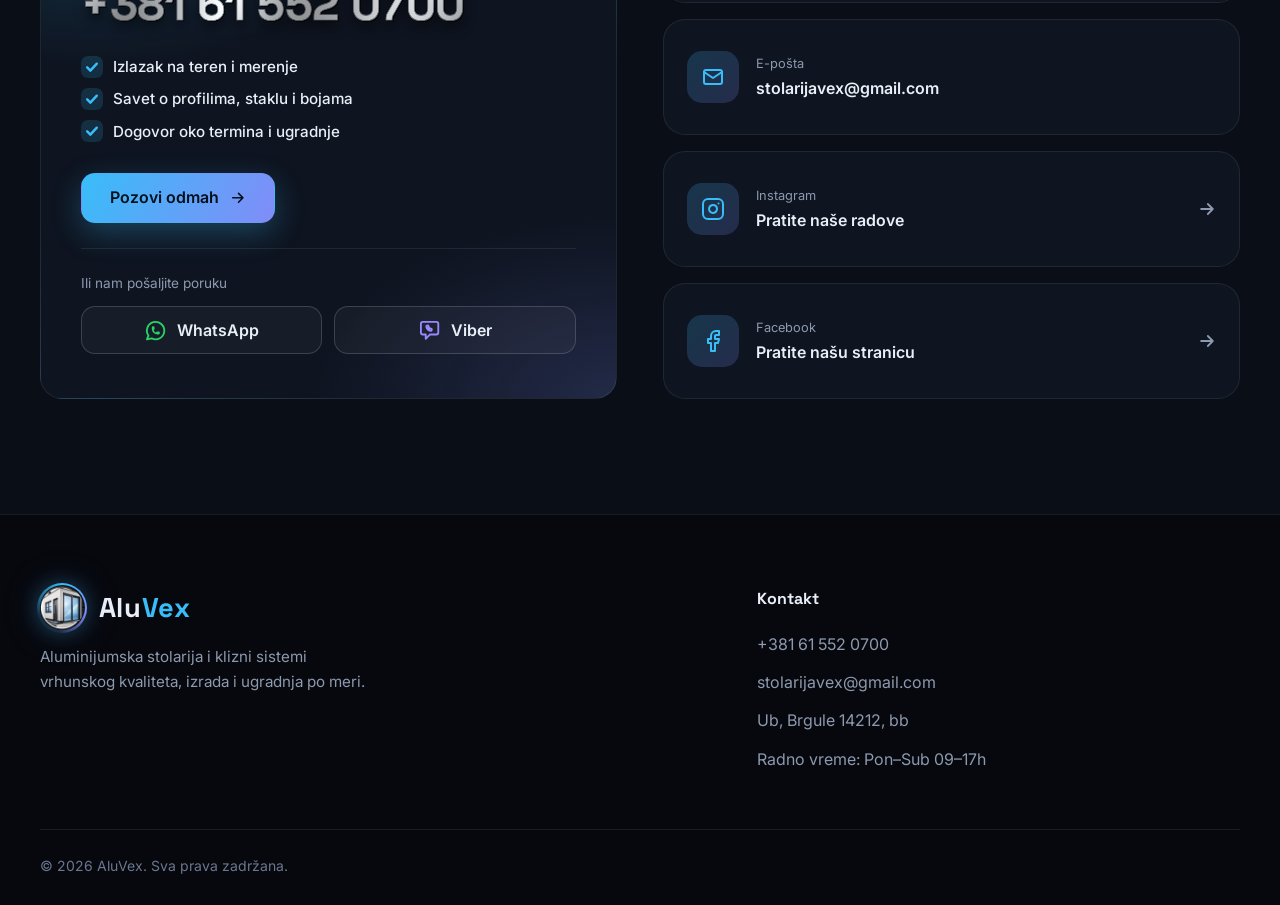
==== commit 9080cbff: "popravljena kontakt sekcija" ====
--- a/index.html
+++ b/index.html
@@ -150,14 +150,14 @@
       </div>
     </div>
 
-    <!-- Društvene mreže (PRIVREMENI linkovi: zameniti pravim adresama profila) -->
+    <!-- Društvene mreže -->
     <div class="g-social">
       <p class="g-social-text">Za više naših projekata posetite našu <b>Instagram</b> i <b>Facebook</b> stranicu</p>
       <div class="g-social-links">
-        <a class="soc-btn" href="https://www.instagram.com/" target="_blank" rel="noopener noreferrer" aria-label="AluVex na Instagramu" title="Instagram">
+        <a class="soc-btn" href="https://www.instagram.com/stolarija_aluvex?dmpr=MTJoejFrbnVrNzQzZg==" target="_blank" rel="noopener noreferrer" aria-label="AluVex na Instagramu" title="Instagram">
           <svg viewBox="0 0 24 24" fill="none" stroke="currentColor" stroke-width="2" stroke-linecap="round" stroke-linejoin="round"><rect x="2" y="2" width="20" height="20" rx="5"/><path d="M16 11.37A4 4 0 1 1 12.63 8 4 4 0 0 1 16 11.37z"/><path d="M17.5 6.5h.01"/></svg>
         </a>
-        <a class="soc-btn" href="https://www.facebook.com/" target="_blank" rel="noopener noreferrer" aria-label="AluVex na Fejsbuku" title="Facebook">
+        <a class="soc-btn" href="https://m.facebook.com/profile.php?id=61576338677964&amp;name=xhp_nt__fb__action__open_user" target="_blank" rel="noopener noreferrer" aria-label="AluVex na Fejsbuku" title="Facebook">
           <svg viewBox="0 0 24 24" fill="none" stroke="currentColor" stroke-width="2" stroke-linecap="round" stroke-linejoin="round"><path d="M18 2h-3a5 5 0 0 0-5 5v3H7v4h3v8h4v-8h3l1-4h-4V7a1 1 0 0 1 1-1h3z"/></svg>
         </a>
       </div>
@@ -235,12 +235,27 @@
         </ul>
         <div><a href="tel:+381615520700" class="btn primary">Pozovi odmah
           <svg viewBox="0 0 24 24" fill="none" stroke="currentColor" stroke-width="2.2" stroke-linecap="round" stroke-linejoin="round"><path d="M5 12h14M13 6l6 6-6 6"/></svg></a></div>
+        <!-- WhatsApp i Viber: isti broj kao za poziv -->
+        <div class="msgr">
+          <span class="msgr-label">Ili nam pošaljite poruku</span>
+          <div class="msgr-row">
+            <a class="msg-btn wa" href="https://wa.me/381615520700" target="_blank" rel="noopener noreferrer" aria-label="Pišite nam na WhatsApp">
+              <svg viewBox="0 0 24 24" fill="none" stroke="currentColor" stroke-width="1.9" stroke-linecap="round" stroke-linejoin="round" aria-hidden="true"><path d="M3 21l1.65-3.8a9 9 0 1 1 3.4 2.9L3 21"/><path d="M9 10a.5.5 0 0 0 1 0V9a.5.5 0 0 0-1 0v1a5 5 0 0 0 5 5h1a.5.5 0 0 0 0-1h-1a.5.5 0 0 0 0 1"/></svg>
+              <span>WhatsApp</span>
+            </a>
+            <a class="msg-btn vb" href="viber://chat?number=%2B381615520700" aria-label="Pišite nam na Viber">
+              <svg viewBox="0 0 24 24" fill="none" stroke="currentColor" stroke-width="1.9" stroke-linecap="round" stroke-linejoin="round" aria-hidden="true"><path d="M5 3h14a2 2 0 0 1 2 2v9a2 2 0 0 1-2 2h-6.5L8 20.5V16H5a2 2 0 0 1-2-2V5a2 2 0 0 1 2-2z"/><path d="M9.3 6.8l1.2-.2.8 1.7-.8.6a3.4 3.4 0 0 0 1.5 1.5l.6-.8 1.7.8-.2 1.2c-.1.5-.6.8-1.1.7A5.9 5.9 0 0 1 8.6 8c-.1-.5.2-1 .7-1.2z"/></svg>
+              <span>Viber</span>
+            </a>
+          </div>
+        </div>
       </div>
       <div class="info-list">
-        <div class="info card"><span class="ic"><svg viewBox="0 0 24 24" fill="none" stroke="currentColor" stroke-width="2" stroke-linecap="round" stroke-linejoin="round"><path d="M12 22s7-6.2 7-12a7 7 0 1 0-14 0c0 5.8 7 12 7 12z"/><circle cx="12" cy="10" r="2.5"/></svg></span><div><small>Adresa</small><b>Ub, Brgule 14212, bb</b></div></div>
         <div class="info card"><span class="ic"><svg viewBox="0 0 24 24" fill="none" stroke="currentColor" stroke-width="2" stroke-linecap="round" stroke-linejoin="round"><path d="M5 4h4l2 5-2.5 1.5a11 11 0 0 0 5 5L15 13l5 2v4a2 2 0 0 1-2 2A16 16 0 0 1 3 6a2 2 0 0 1 2-2z"/></svg></span><div><small>Telefon</small><b><a href="tel:+381615520700">+381 61 552 0700 - Veljko</a></b></div></div>
         <div class="info card"><span class="ic"><svg viewBox="0 0 24 24" fill="none" stroke="currentColor" stroke-width="2" stroke-linecap="round" stroke-linejoin="round"><rect x="3" y="5" width="18" height="14" rx="2"/><path d="M3 7l9 6 9-6"/></svg></span><div><small>E-pošta</small><b><a href="mailto:stolarijavex@gmail.com">stolarijavex@gmail.com</a></b></div></div>
-        <div class="info card"><span class="ic"><svg viewBox="0 0 24 24" fill="none" stroke="currentColor" stroke-width="2" stroke-linecap="round" stroke-linejoin="round"><circle cx="12" cy="12" r="9"/><path d="M12 7v5l3 2"/></svg></span><div><small>Radno vreme</small><b>Pon–Sub 09–17h</b></div></div>
+        <!-- Društvene mreže -->
+        <a class="info card" href="https://www.instagram.com/stolarija_aluvex?dmpr=MTJoejFrbnVrNzQzZg==" target="_blank" rel="noopener noreferrer" aria-label="AluVex na Instagramu"><span class="ic"><svg viewBox="0 0 24 24" fill="none" stroke="currentColor" stroke-width="2" stroke-linecap="round" stroke-linejoin="round"><rect x="2" y="2" width="20" height="20" rx="5"/><path d="M16 11.37A4 4 0 1 1 12.63 8 4 4 0 0 1 16 11.37z"/><path d="M17.5 6.5h.01"/></svg></span><div><small>Instagram</small><b>Pratite naše radove</b></div><svg class="go" viewBox="0 0 24 24" fill="none" stroke="currentColor" stroke-width="2.2" stroke-linecap="round" stroke-linejoin="round" aria-hidden="true"><path d="M5 12h14M13 6l6 6-6 6"/></svg></a>
+        <a class="info card" href="https://m.facebook.com/profile.php?id=61576338677964&amp;name=xhp_nt__fb__action__open_user" target="_blank" rel="noopener noreferrer" aria-label="AluVex na Fejsbuku"><span class="ic"><svg viewBox="0 0 24 24" fill="none" stroke="currentColor" stroke-width="2" stroke-linecap="round" stroke-linejoin="round"><path d="M18 2h-3a5 5 0 0 0-5 5v3H7v4h3v8h4v-8h3l1-4h-4V7a1 1 0 0 1 1-1h3z"/></svg></span><div><small>Facebook</small><b>Pratite našu stranicu</b></div><svg class="go" viewBox="0 0 24 24" fill="none" stroke="currentColor" stroke-width="2.2" stroke-linecap="round" stroke-linejoin="round" aria-hidden="true"><path d="M5 12h14M13 6l6 6-6 6"/></svg></a>
       </div>
     </div>
   </div>
@@ -260,11 +275,12 @@
         <ul>
           <li><a href="tel:+381615520700">+381 61 552 0700</a></li>
           <li><a href="mailto:stolarijavex@gmail.com">stolarijavex@gmail.com</a></li>
-          <li><a href="#kontakt">Ub, Brgule 14212, bb</a></li>
+          <li><span>Ub, Brgule 14212, bb</span></li>
+          <li><span>Radno vreme: Pon–Sub 09–17h</span></li>
         </ul>
       </div>
     </div>
-    <div class="copy"><span>© <span id="year">2026</span> AluVex. Sva prava zadržana.</span><span>Aluminijum · Staklo · Preciznost</span></div>
+    <div class="copy"><span>© <span id="year">2026</span> AluVex. Sva prava zadržana.</span></div>
   </div>
 </footer>
 
--- a/style.css
+++ b/style.css
@@ -375,7 +375,11 @@
 .info .ic svg{width:24px;height:24px}
 .info div{position:relative;z-index:2;min-width:0}
 .info small{display:block;color:var(--muted);font-size:.8rem}
-.info b{font-weight:600;line-height:1.4}
+.info b{font-weight:600;line-height:1.4;overflow-wrap:anywhere}
+/* kartice koje su linkovi (Instagram, Facebook): a.card inače forsira display:block */
+a.info{display:flex}
+.info .go{position:relative;z-index:2;flex:none;margin-left:auto;width:1.25rem;height:1.25rem;color:var(--muted);transition:transform .3s var(--ease),color .3s}
+@media(hover:hover){a.info:hover .go{transform:translateX(4px);color:var(--accent)}}
 .call-card{padding:clamp(1.5rem,1rem + 2.4vw,2.75rem) clamp(1.25rem,.8rem + 2.2vw,2.5rem);display:flex;flex-direction:column;justify-content:center;background:radial-gradient(500px 300px at 10% 0%,rgba(56,189,248,.20),transparent 60%),radial-gradient(500px 300px at 100% 100%,rgba(129,140,248,.18),transparent 60%),var(--card)}
 .call-card>*{position:relative;z-index:2}
 .call-card h3{font-family:var(--display);font-size:clamp(1.35rem,1.1rem + 1vw,1.7rem);line-height:1.2;margin-bottom:.85rem}
@@ -383,13 +387,27 @@
 .call-list{display:grid;gap:.65rem;margin-bottom:1.9rem}
 .call-list li{display:flex;gap:.65rem;align-items:center;font-weight:500;font-size:.95rem;line-height:1.4}
 
+/* WhatsApp / Viber ispod dugmeta za poziv (isti broj) */
+.msgr{width:100%;margin-top:clamp(1.25rem,1rem + 1vw,1.6rem);padding-top:clamp(1.1rem,.9rem + .8vw,1.4rem);border-top:1px solid var(--line)}
+.msgr-label{display:block;color:var(--muted);font-size:.85rem;margin-bottom:.75rem}
+.msgr-row{display:flex;flex-wrap:wrap;gap:.75rem}
+.msg-btn{flex:1 1 8rem;display:inline-flex;align-items:center;justify-content:center;gap:.6rem;min-height:3rem;padding:.7rem .9rem;border-radius:14px;border:1px solid rgba(255,255,255,.16);background:rgba(255,255,255,.04);font-weight:600;font-size:1rem;line-height:1.2;transition:transform .35s var(--ease),border-color .3s,background .3s,box-shadow .35s var(--ease)}
+.msg-btn svg{flex:none;width:1.45rem;height:1.45rem}
+.msg-btn.wa svg{color:#25d366}
+.msg-btn.vb svg{color:#9a89ff}
+@media(hover:hover){
+  .msg-btn:hover{transform:translateY(-3px)}
+  .msg-btn.wa:hover{border-color:rgba(37,211,102,.6);background:rgba(37,211,102,.09);box-shadow:0 14px 30px -12px rgba(37,211,102,.5)}
+  .msg-btn.vb:hover{border-color:rgba(154,137,255,.65);background:rgba(115,96,242,.12);box-shadow:0 14px 30px -12px rgba(115,96,242,.6)}
+}
+
 /* ---------- footer ---------- */
 footer{padding:clamp(3rem,2rem + 3vw,4.4rem) 0 1.75rem;border-top:1px solid var(--line)}
 .foot{display:grid;grid-template-columns:1.4fr 1fr;gap:clamp(1.75rem,1rem + 2vw,2.5rem)}
 .foot p{color:var(--muted);margin-top:.9rem;max-width:21rem;font-size:.95rem}
 .foot h4{font-family:var(--display);margin-bottom:.85rem}
 .foot li{margin-bottom:.15rem}
-.foot li a{display:inline-block;padding-block:.3rem;color:var(--muted);transition:color .3s}
+.foot li a,.foot li span{display:inline-block;padding-block:.3rem;color:var(--muted);transition:color .3s}
 .foot li a:hover{color:var(--accent)}
 .copy{margin-top:clamp(2rem,1.5rem + 2vw,3.1rem);padding-top:1.5rem;border-top:1px solid var(--line);display:flex;justify-content:space-between;flex-wrap:wrap;gap:.65rem;color:#6b7790;font-size:var(--fs-sm)}
 
@@ -463,6 +481,7 @@
   .bp{width:100%;max-width:36rem;margin-inline:auto}
   .call-card{text-align:center;align-items:center}
   .call-list{justify-items:start;width:fit-content;max-width:100%;margin-inline:auto}
+  .msgr{text-align:center;max-width:26rem}
   .info-list{grid-template-columns:repeat(auto-fit,minmax(min(100%,16rem),1fr))}
   .demo-text{text-align:center}
   .demo-text p{max-width:34rem;margin-inline:auto}
@@ -519,6 +538,7 @@
   .eyebrow{font-size:.8rem}
 
   .center-cta .btn,.cta-band .btn,.call-card .btn{width:100%;max-width:21rem}
+  .msgr{max-width:21rem}
   .steps{row-gap:2.25rem}
   .info{padding:1rem}
 
@@ -533,6 +553,8 @@
 @media(max-width:360px){
   :root{--gutter:1rem}
   .btn{padding-inline:1.25rem}
+  .msg-btn{flex-basis:100%}
+  .info{gap:.85rem}
 }
 
 /* ---- niski landscape ekrani (telefoni na boku) ---- */
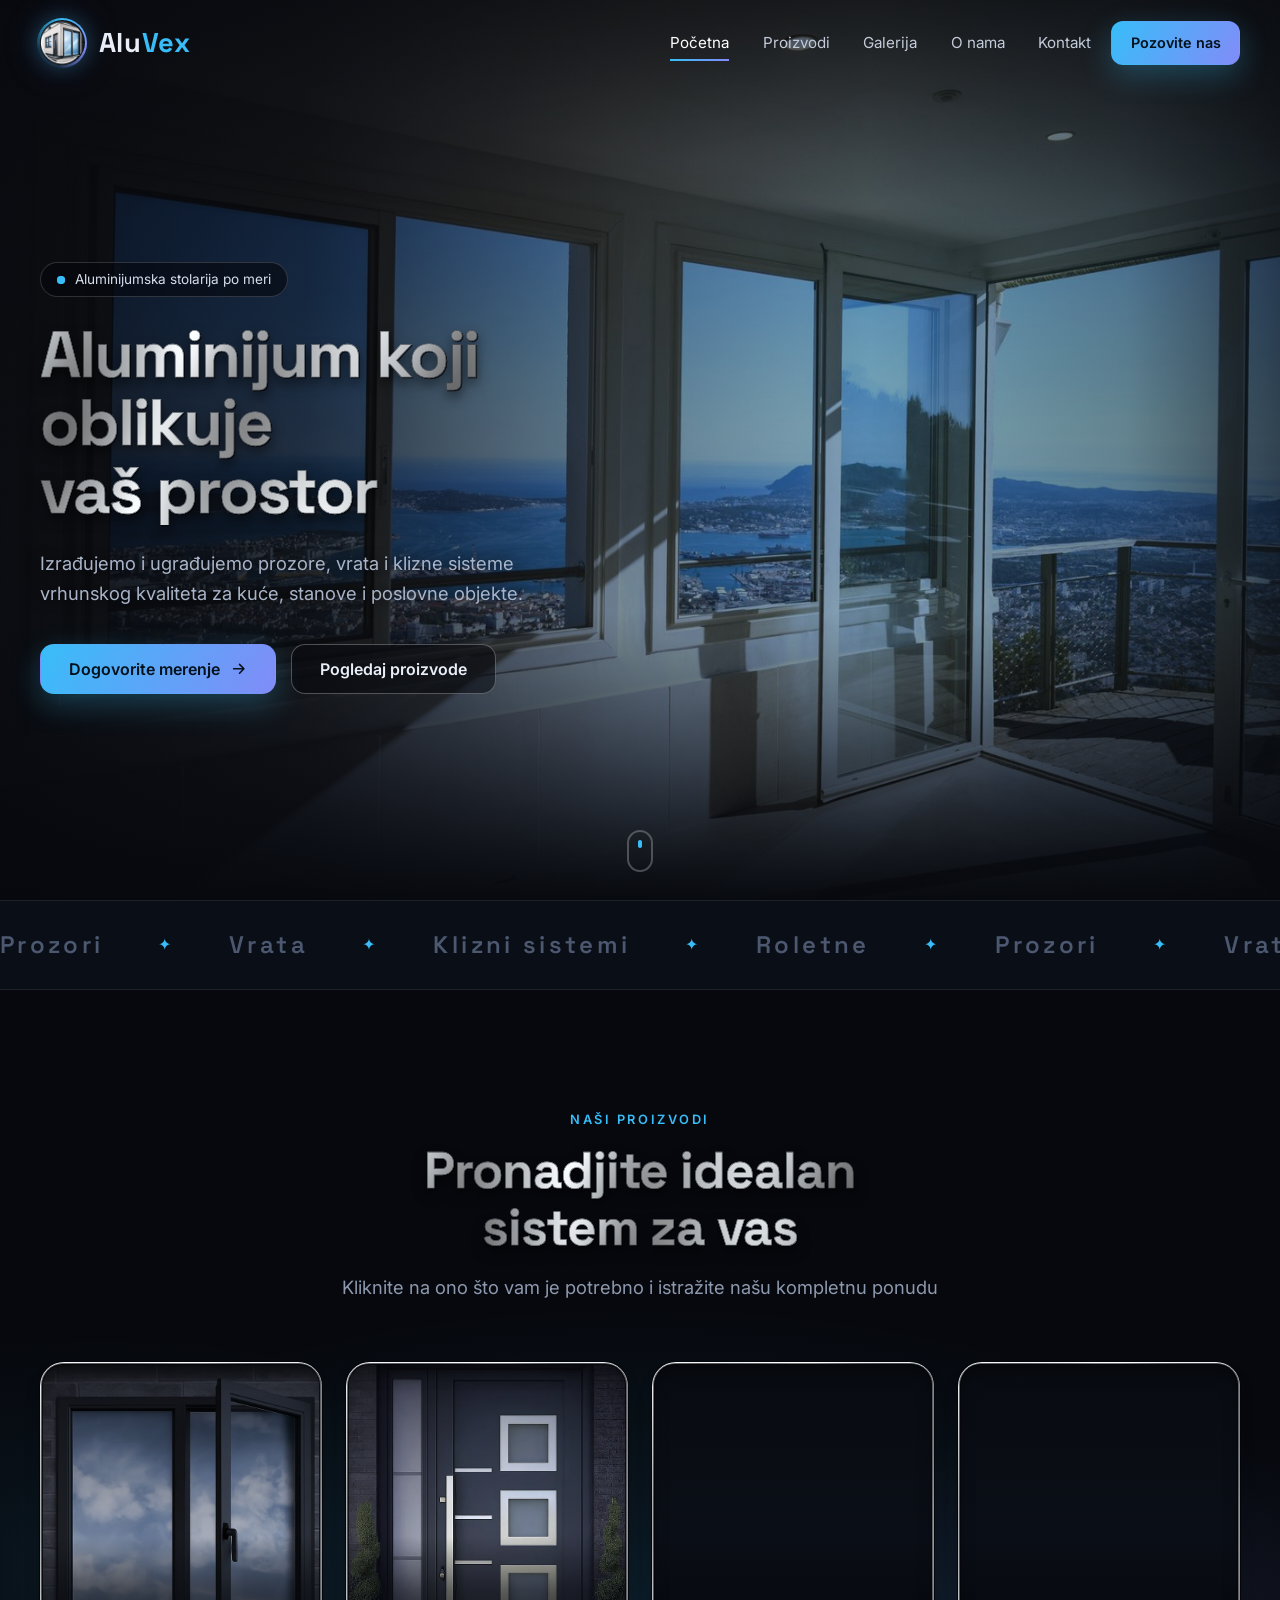
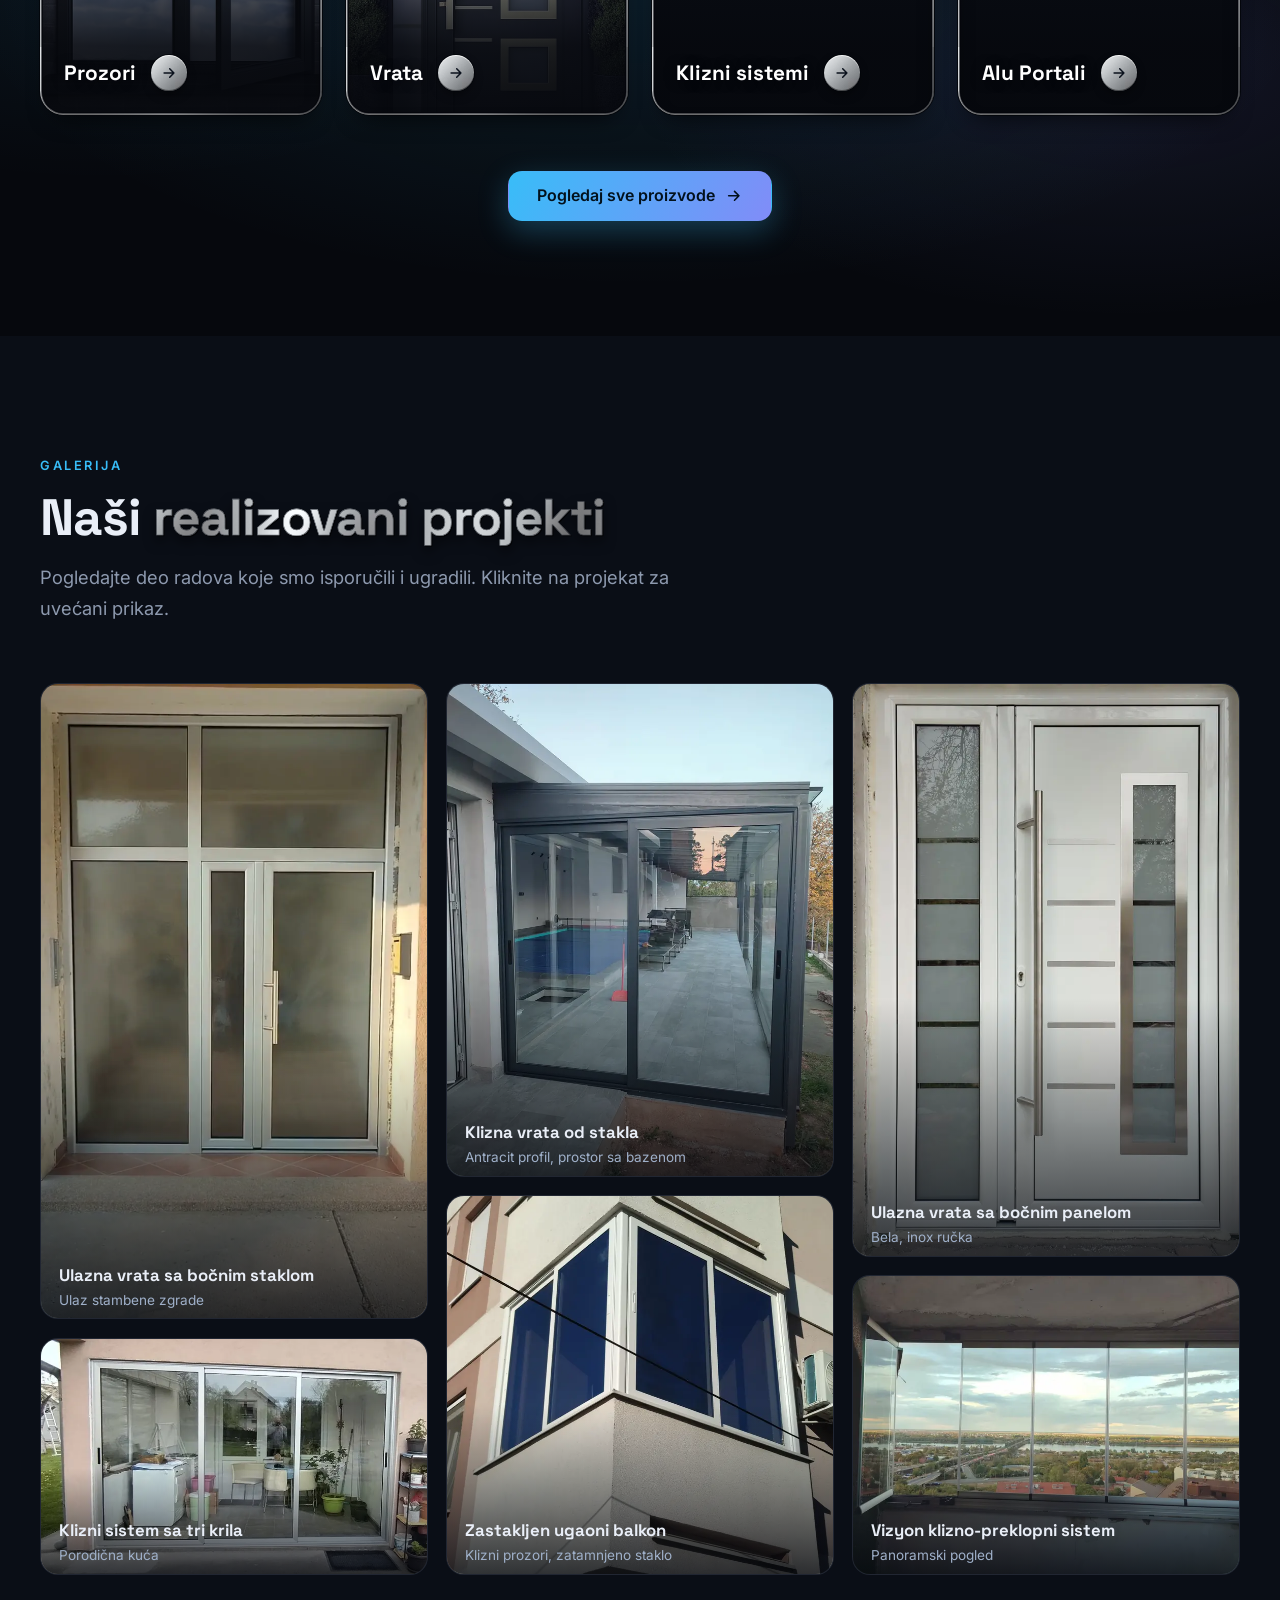
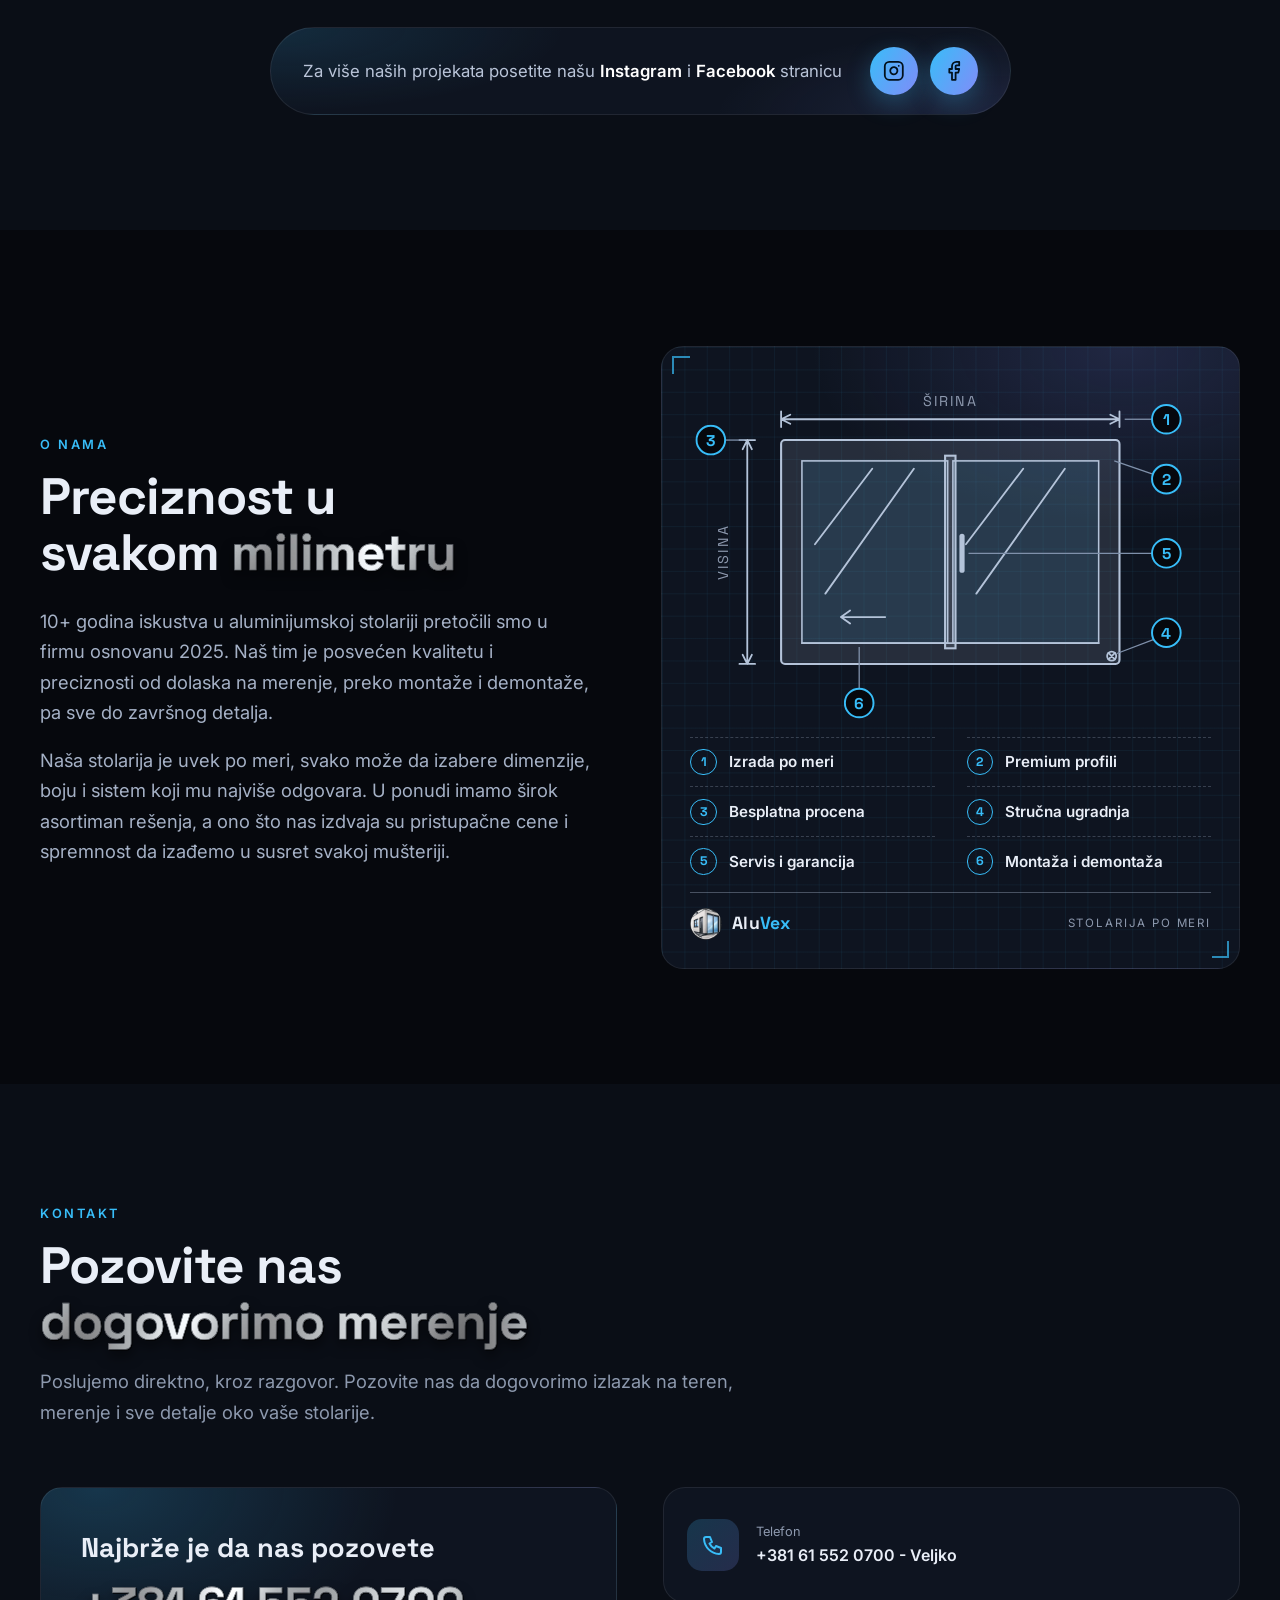
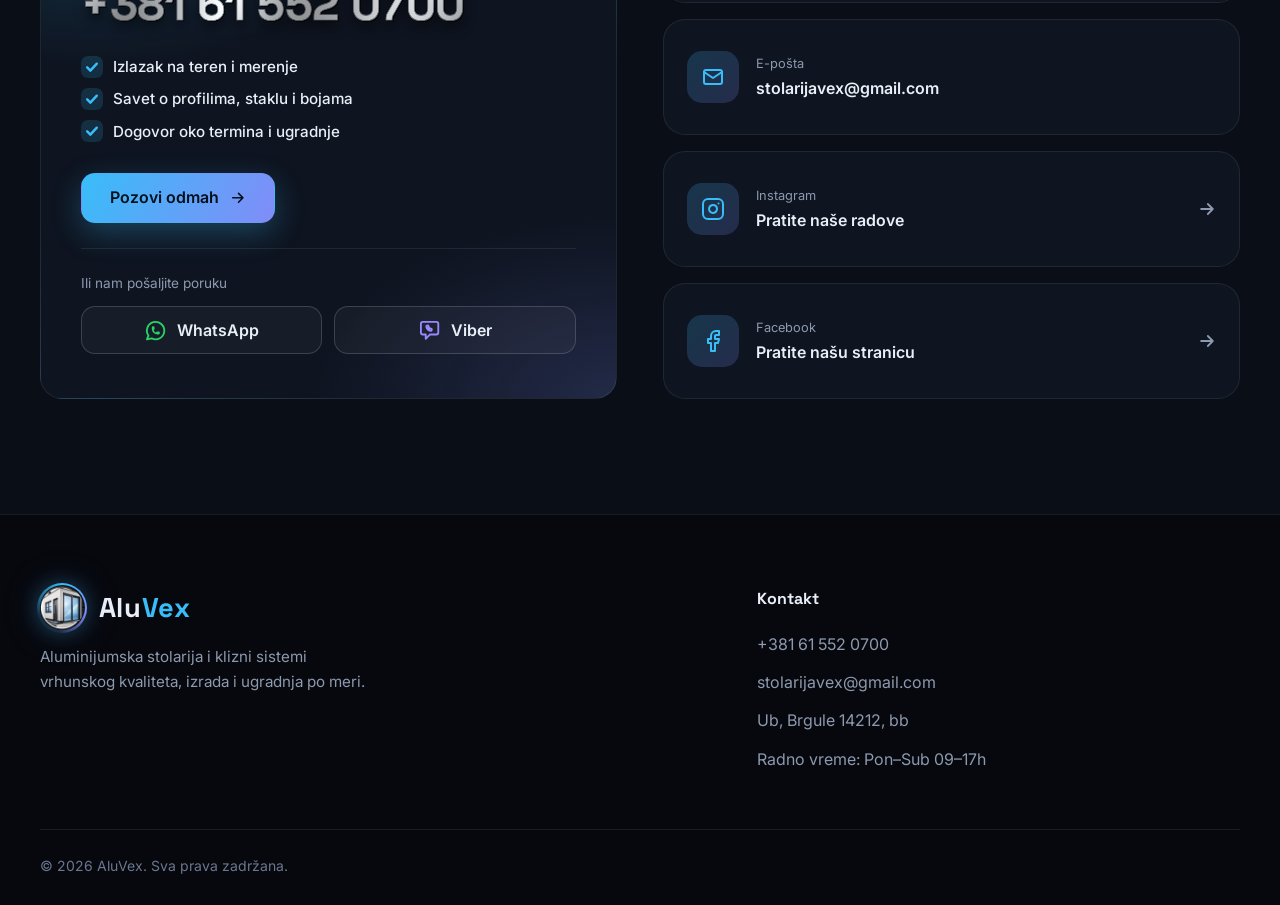
==== commit df897610: "editovanje proizvodi stranice" ====
--- a/index.html
+++ b/index.html
@@ -4,7 +4,7 @@
 <meta charset="UTF-8">
 <meta name="viewport" content="width=device-width, initial-scale=1">
 <title>AluVex — Aluminijumska stolarija i klizni sistemi</title>
-<meta name="description" content="AluVex — izrada i ugradnja aluminijumske stolarije, kliznih sistema, fasada i zimskih bašti po meri. Pozovite nas za besplatno merenje.">
+<meta name="description" content="AluVex — izrada i ugradnja kliznih sistema i zastakljivanje terasa, uz aluminijumsku stolariju po meri. Pozovite nas za besplatno merenje.">
 <meta name="theme-color" content="#06080d">
 <link rel="preconnect" href="https://fonts.googleapis.com">
 <link rel="preconnect" href="https://fonts.gstatic.com" crossorigin>
@@ -91,7 +91,7 @@
         <span class="pc-media"><img class="pc-bg" src="img/p-klizni.webp" width="720" height="900" alt="Klizna balkonska vrata od stakla sa tamnim profilom" loading="lazy" decoding="async"></span>
         <div class="card-body"><h3>Klizni sistemi</h3><span class="more" aria-hidden="true"><svg viewBox="0 0 24 24" fill="none" stroke="currentColor" stroke-width="2.2" stroke-linecap="round" stroke-linejoin="round"><path d="M5 12h14M13 6l6 6-6 6"/></svg></span></div>
       </a>
-      <a href="proizvodi.html#fasade" class="card pcard">
+      <a href="proizvodi.html#portali" class="card pcard">
         <span class="pc-media"><img class="pc-bg" src="img/p-portali.webp" width="720" height="900" alt="Moderna kuća sa velikim aluminijumskim portalima i staklenim površinama" loading="lazy" decoding="async"></span>
         <div class="card-body"><h3>Alu Portali</h3><span class="more" aria-hidden="true"><svg viewBox="0 0 24 24" fill="none" stroke="currentColor" stroke-width="2.2" stroke-linecap="round" stroke-linejoin="round"><path d="M5 12h14M13 6l6 6-6 6"/></svg></span></div>
       </a>
